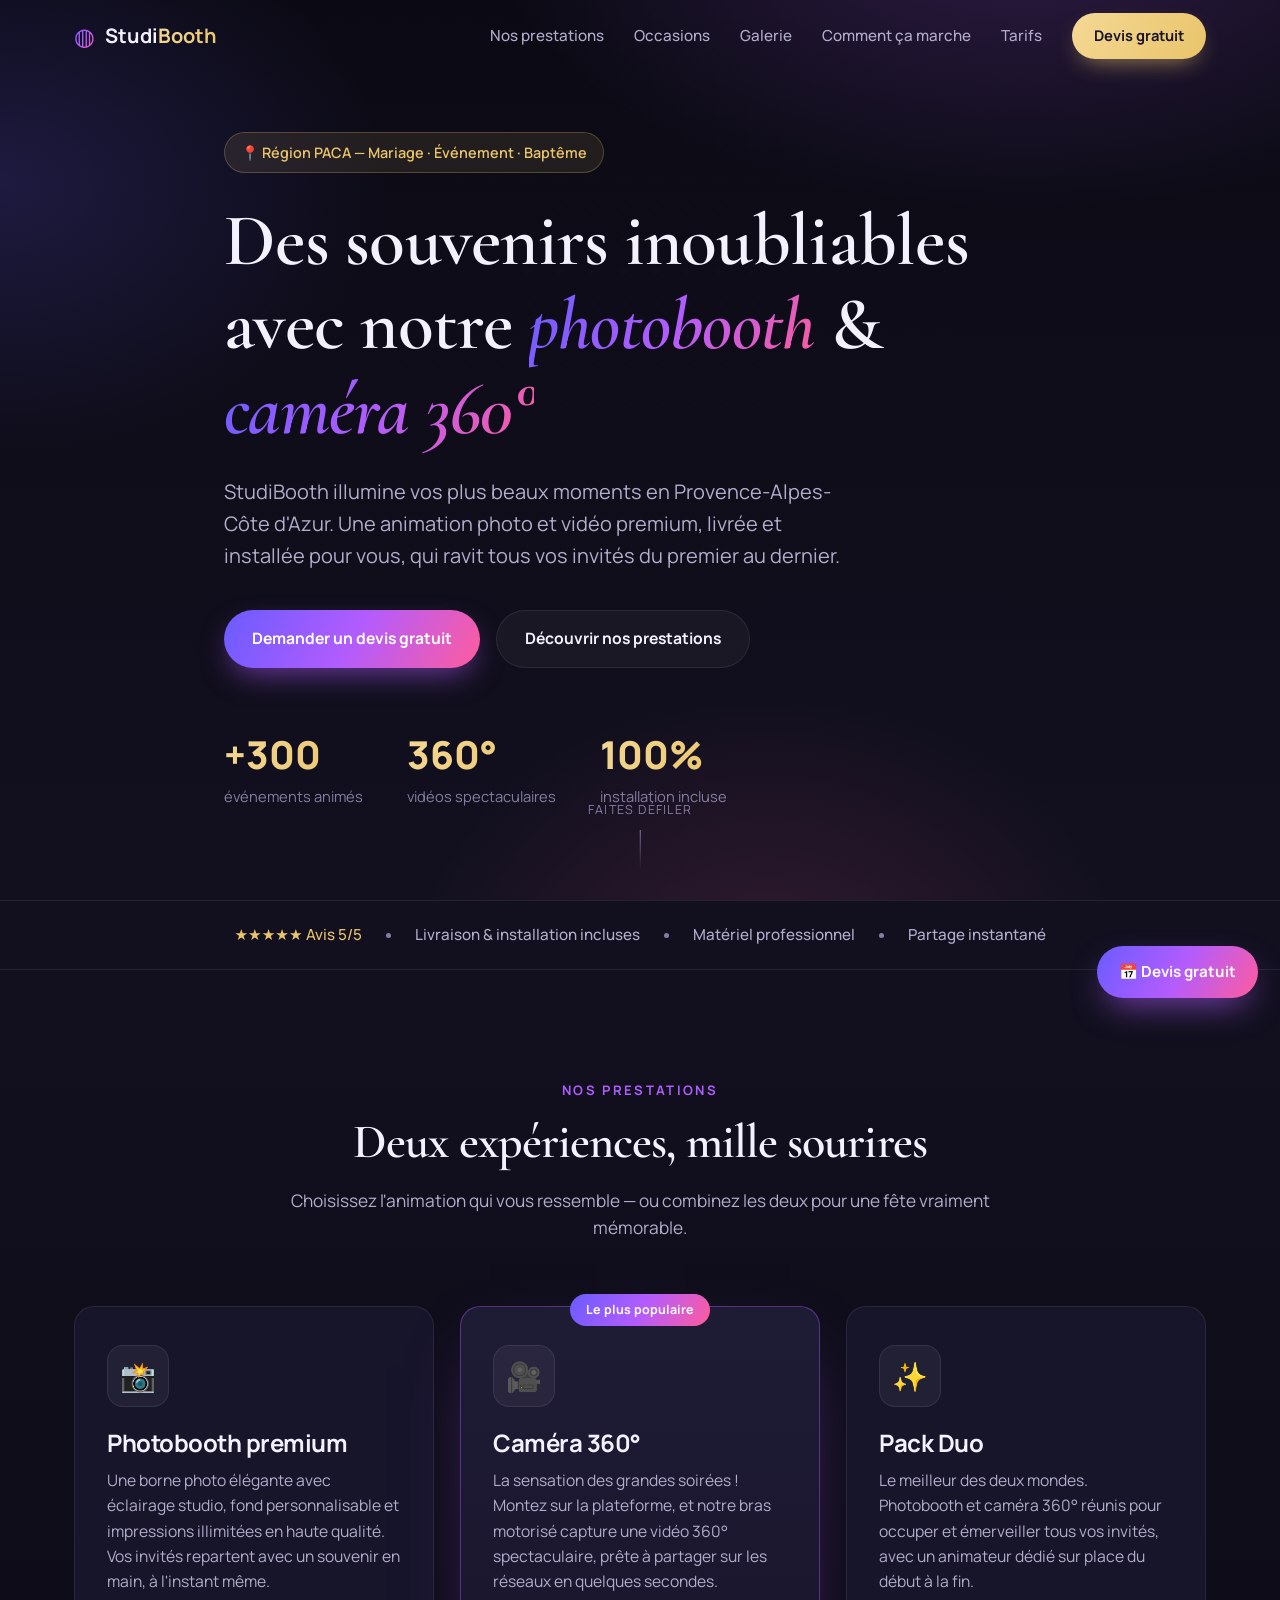
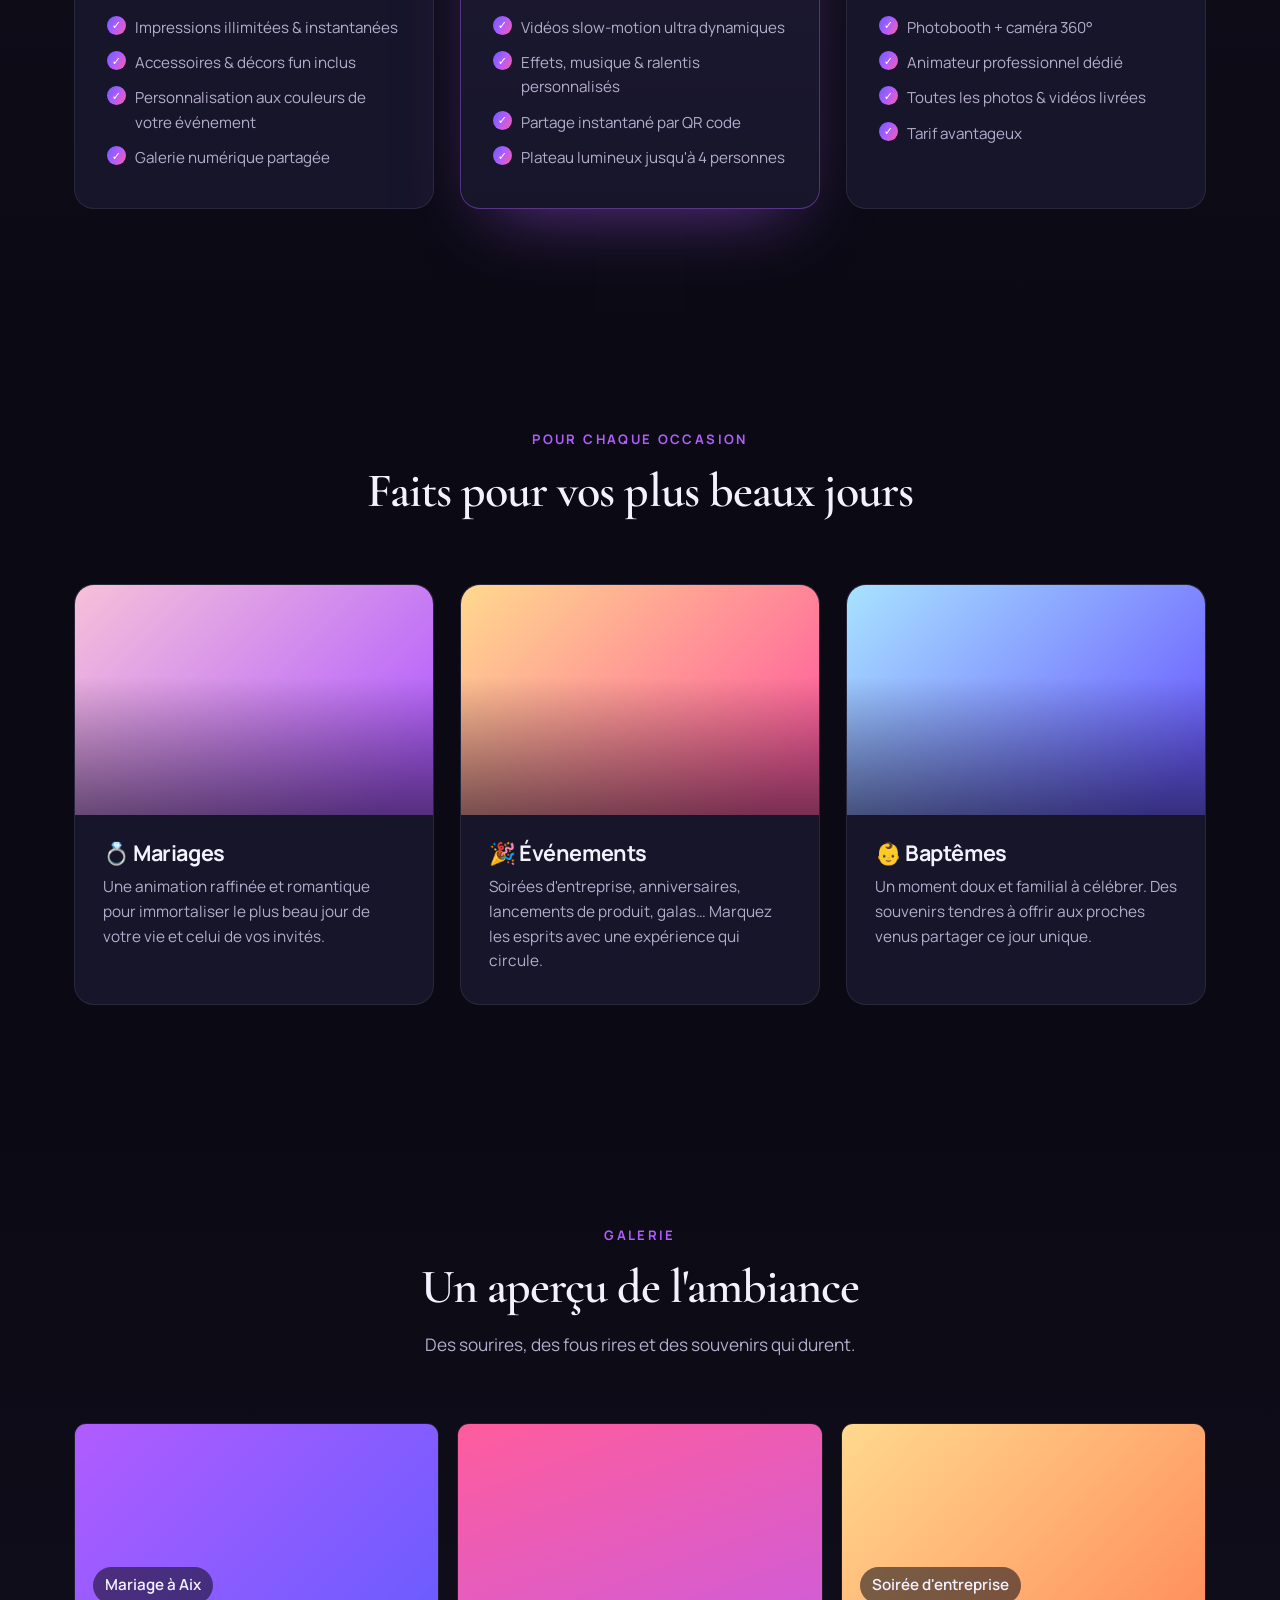
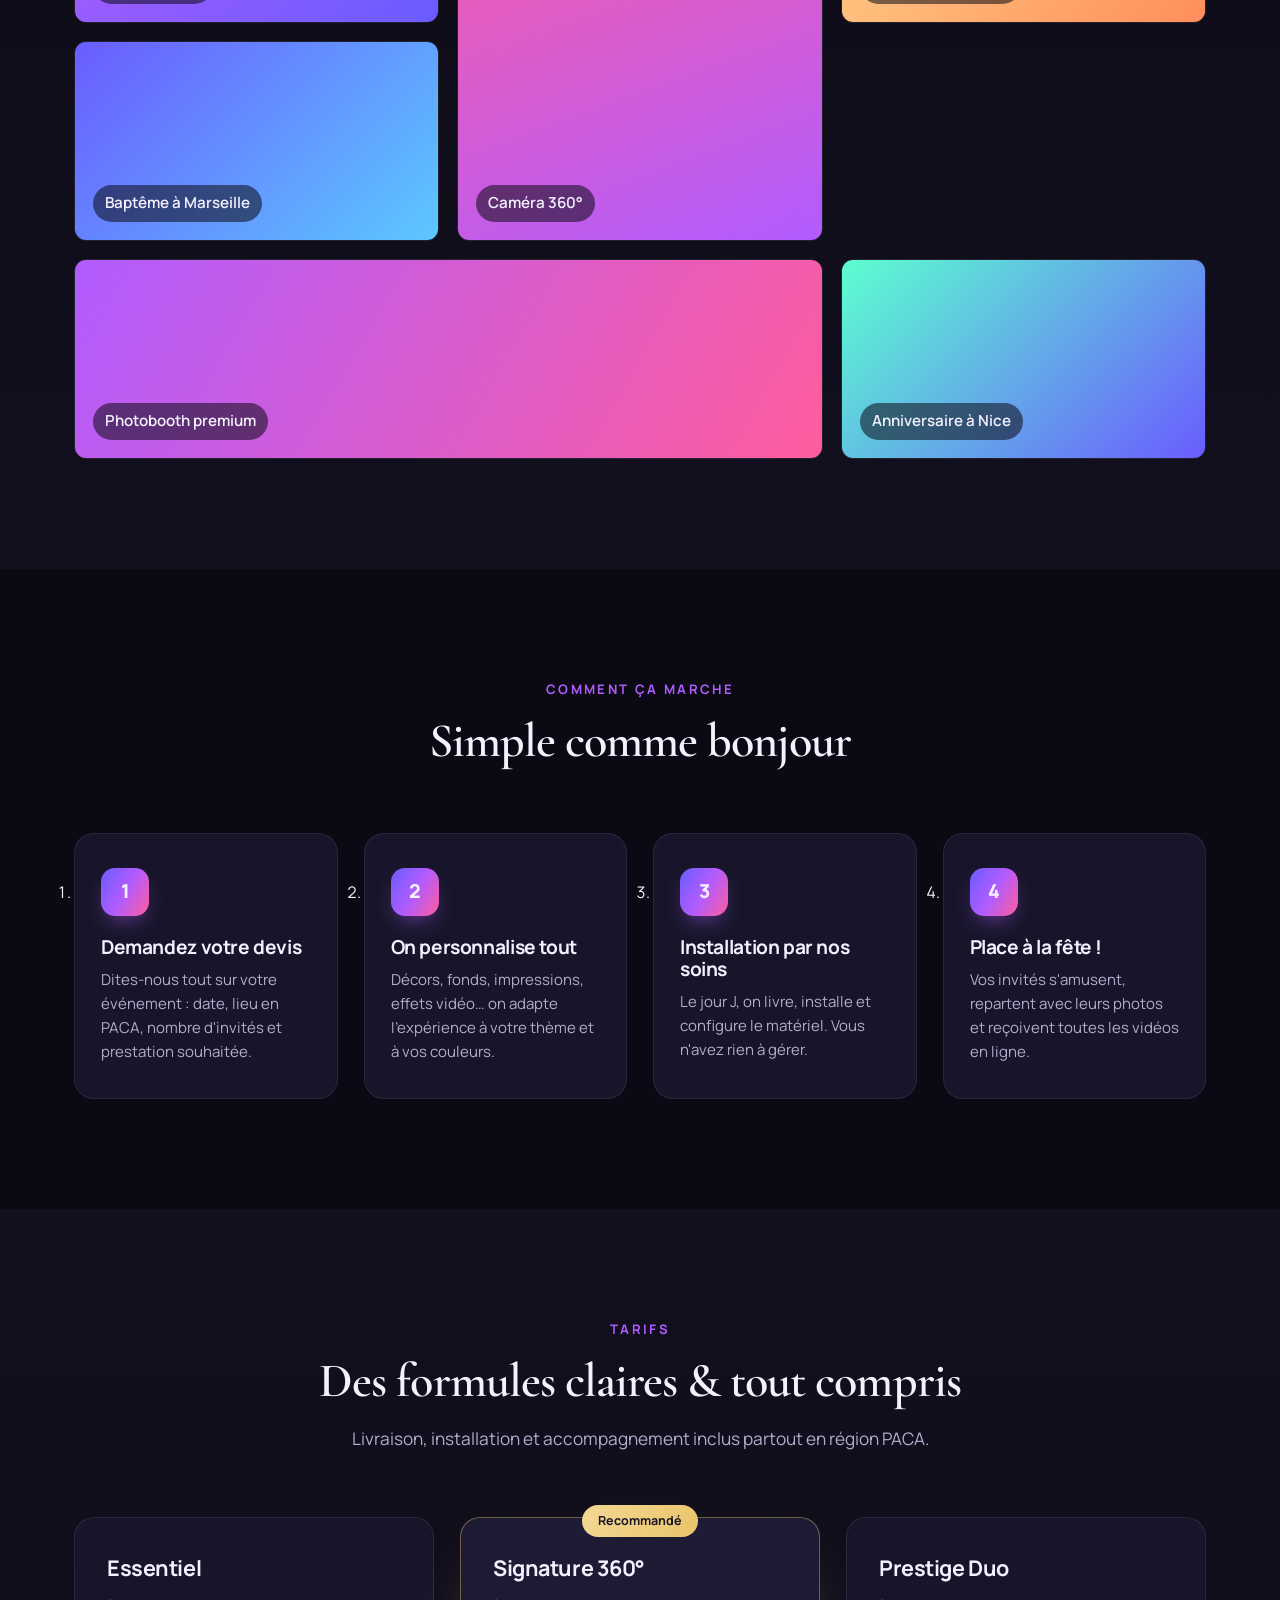
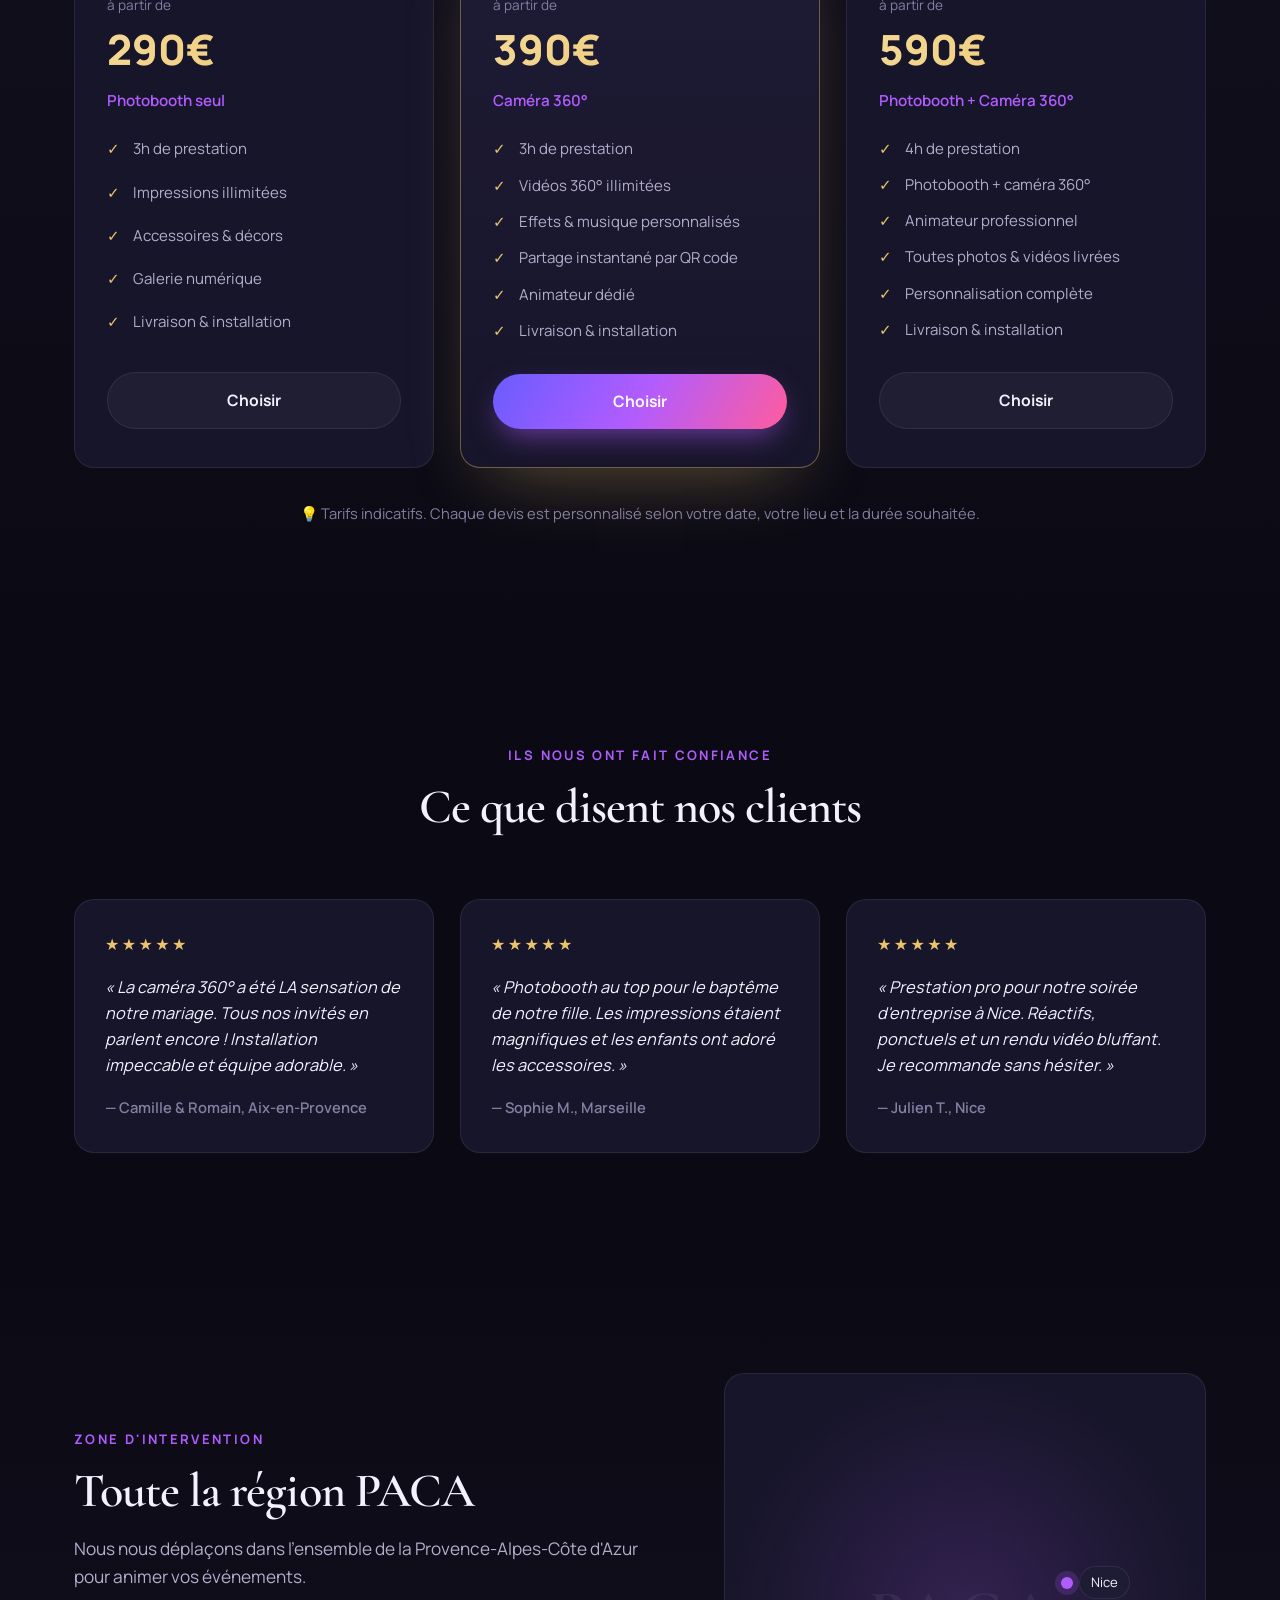
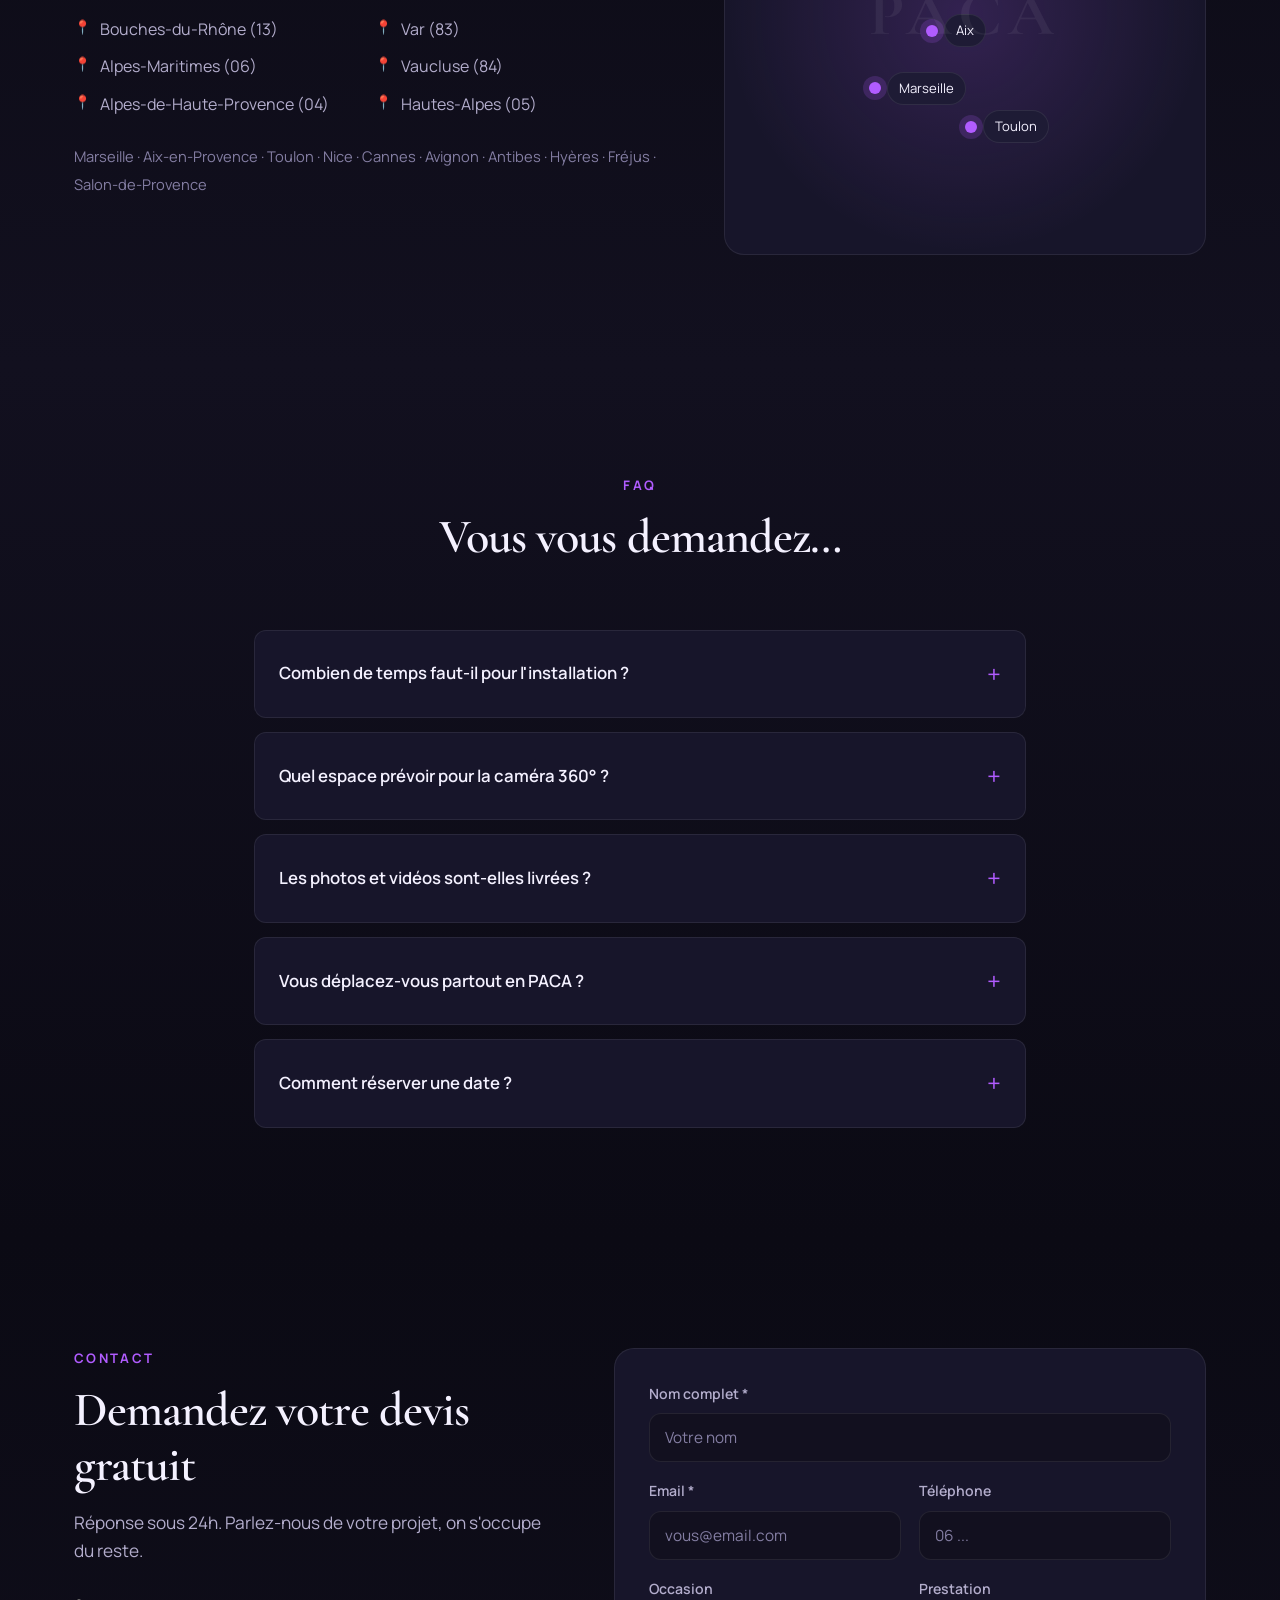
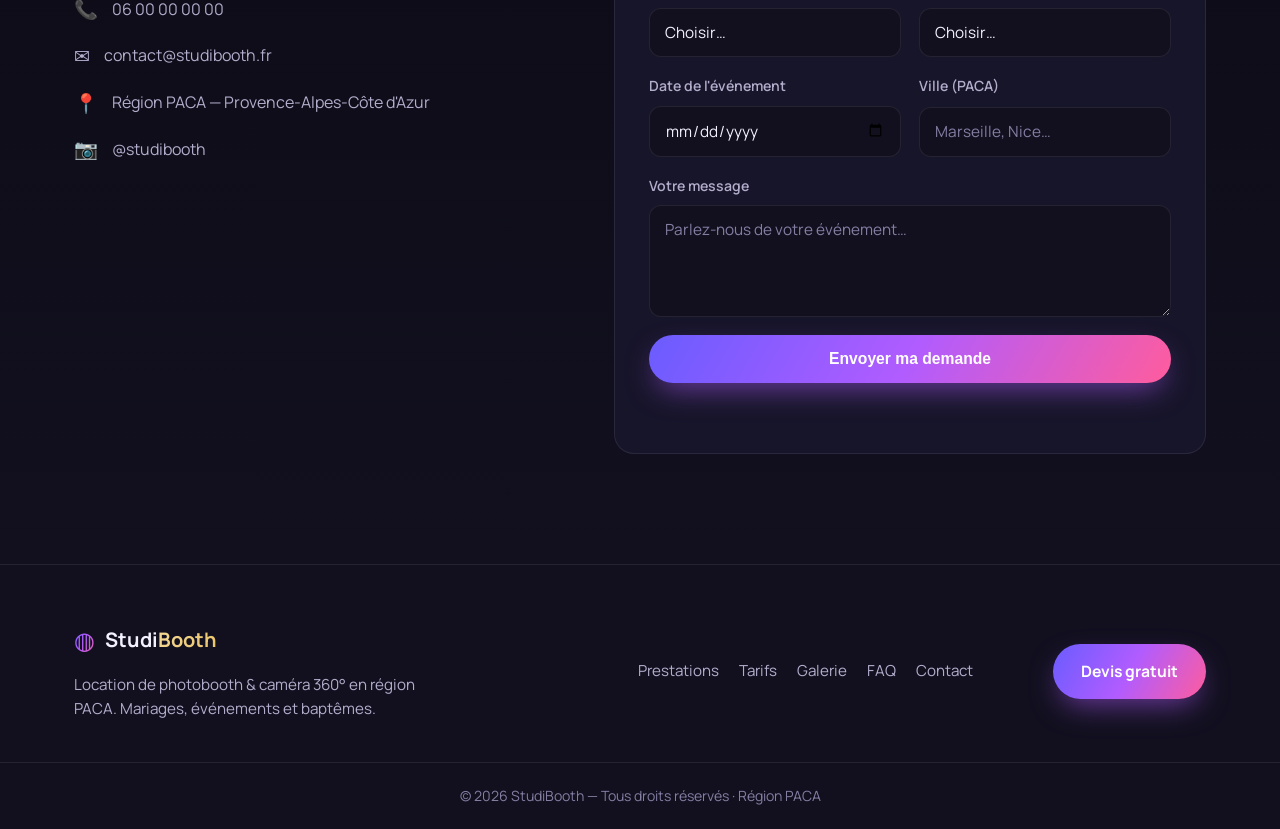
==== index.html @ 0fcff39b "Ajout de la landing page StudiBooth (photobooth & caméra 360° PACA)" ====
<!DOCTYPE html>
<html lang="fr">
<head>
  <meta charset="UTF-8" />
  <meta name="viewport" content="width=device-width, initial-scale=1.0" />
  <title>StudiBooth — Location Photobooth & Caméra 360° en PACA | Mariage, Événement, Baptême</title>
  <meta name="description" content="Location de photobooth et de caméra 360° dans la région PACA pour vos mariages, événements d'entreprise et baptêmes. Animation photo et vidéo premium, livraison et installation incluses. Devis gratuit." />
  <meta name="keywords" content="photobooth PACA, caméra 360, location photobooth mariage, borne photo, animation événement, baptême, Marseille, Aix-en-Provence, Nice, Toulon, Cannes" />
  <meta name="author" content="StudiBooth" />
  <meta name="theme-color" content="#0f0c29" />

  <!-- Open Graph -->
  <meta property="og:type" content="website" />
  <meta property="og:title" content="StudiBooth — Photobooth & Caméra 360° en PACA" />
  <meta property="og:description" content="Animez vos mariages, événements et baptêmes avec notre photobooth et notre caméra 360° premium. Région PACA." />
  <meta property="og:locale" content="fr_FR" />

  <link rel="preconnect" href="https://fonts.googleapis.com" />
  <link rel="preconnect" href="https://fonts.gstatic.com" crossorigin />
  <link href="https://fonts.googleapis.com/css2?family=Cormorant+Garamond:wght@500;600;700&family=Manrope:wght@300;400;500;600;700;800&display=swap" rel="stylesheet" />
  <link rel="stylesheet" href="styles.css" />
  <link rel="icon" href="data:image/svg+xml,<svg xmlns='http://www.w3.org/2000/svg' viewBox='0 0 100 100'><text y='.9em' font-size='90'>📸</text></svg>" />
</head>
<body>
  <!-- ===== Header / Nav ===== -->
  <header class="header" id="header">
    <div class="container header__inner">
      <a href="#accueil" class="brand" aria-label="StudiBooth accueil">
        <span class="brand__mark">◍</span>
        <span class="brand__name">Studi<strong>Booth</strong></span>
      </a>
      <nav class="nav" id="nav">
        <a href="#services" class="nav__link">Nos prestations</a>
        <a href="#occasions" class="nav__link">Occasions</a>
        <a href="#galerie" class="nav__link">Galerie</a>
        <a href="#etapes" class="nav__link">Comment ça marche</a>
        <a href="#tarifs" class="nav__link">Tarifs</a>
        <a href="#contact" class="nav__cta">Devis gratuit</a>
      </nav>
      <button class="nav__toggle" id="navToggle" aria-label="Ouvrir le menu" aria-expanded="false">
        <span></span><span></span><span></span>
      </button>
    </div>
  </header>

  <!-- ===== Hero ===== -->
  <section class="hero" id="accueil">
    <div class="hero__glow"></div>
    <div class="container hero__inner">
      <p class="hero__eyebrow">📍 Région PACA — Mariage · Événement · Baptême</p>
      <h1 class="hero__title">
        Des souvenirs inoubliables avec notre
        <span class="hero__highlight">photobooth</span> &amp;
        <span class="hero__highlight">caméra 360°</span>
      </h1>
      <p class="hero__subtitle">
        StudiBooth illumine vos plus beaux moments en Provence-Alpes-Côte d'Azur.
        Une animation photo et vidéo premium, livrée et installée pour vous, qui ravit
        tous vos invités du premier au dernier.
      </p>
      <div class="hero__actions">
        <a href="#contact" class="btn btn--primary">Demander un devis gratuit</a>
        <a href="#services" class="btn btn--ghost">Découvrir nos prestations</a>
      </div>
      <ul class="hero__stats">
        <li><strong>+300</strong><span>événements animés</span></li>
        <li><strong>360°</strong><span>vidéos spectaculaires</span></li>
        <li><strong>100%</strong><span>installation incluse</span></li>
      </ul>
    </div>
    <div class="hero__scroll" aria-hidden="true">
      <span>Faites défiler</span>
      <span class="hero__scroll-line"></span>
    </div>
  </section>

  <!-- ===== Logos / Confiance ===== -->
  <section class="trust">
    <div class="container trust__inner">
      <span class="trust__item">★★★★★ Avis 5/5</span>
      <span class="trust__sep"></span>
      <span class="trust__item">Livraison &amp; installation incluses</span>
      <span class="trust__sep"></span>
      <span class="trust__item">Matériel professionnel</span>
      <span class="trust__sep"></span>
      <span class="trust__item">Partage instantané</span>
    </div>
  </section>

  <!-- ===== Services ===== -->
  <section class="section services" id="services">
    <div class="container">
      <div class="section__head">
        <p class="section__eyebrow">Nos prestations</p>
        <h2 class="section__title">Deux expériences, mille sourires</h2>
        <p class="section__lead">
          Choisissez l'animation qui vous ressemble — ou combinez les deux pour
          une fête vraiment mémorable.
        </p>
      </div>

      <div class="cards">
        <article class="card">
          <div class="card__icon">📸</div>
          <h3 class="card__title">Photobooth premium</h3>
          <p class="card__text">
            Une borne photo élégante avec éclairage studio, fond personnalisable
            et impressions illimitées en haute qualité. Vos invités repartent avec
            un souvenir en main, à l'instant même.
          </p>
          <ul class="card__list">
            <li>Impressions illimitées &amp; instantanées</li>
            <li>Accessoires &amp; décors fun inclus</li>
            <li>Personnalisation aux couleurs de votre événement</li>
            <li>Galerie numérique partagée</li>
          </ul>
        </article>

        <article class="card card--featured">
          <span class="card__badge">Le plus populaire</span>
          <div class="card__icon">🎥</div>
          <h3 class="card__title">Caméra 360°</h3>
          <p class="card__text">
            La sensation des grandes soirées ! Montez sur la plateforme, et notre
            bras motorisé capture une vidéo 360° spectaculaire, prête à partager sur
            les réseaux en quelques secondes.
          </p>
          <ul class="card__list">
            <li>Vidéos slow-motion ultra dynamiques</li>
            <li>Effets, musique &amp; ralentis personnalisés</li>
            <li>Partage instantané par QR code</li>
            <li>Plateau lumineux jusqu'à 4 personnes</li>
          </ul>
        </article>

        <article class="card">
          <div class="card__icon">✨</div>
          <h3 class="card__title">Pack Duo</h3>
          <p class="card__text">
            Le meilleur des deux mondes. Photobooth et caméra 360° réunis pour
            occuper et émerveiller tous vos invités, avec un animateur dédié sur
            place du début à la fin.
          </p>
          <ul class="card__list">
            <li>Photobooth + caméra 360°</li>
            <li>Animateur professionnel dédié</li>
            <li>Toutes les photos &amp; vidéos livrées</li>
            <li>Tarif avantageux</li>
          </ul>
        </article>
      </div>
    </div>
  </section>

  <!-- ===== Occasions ===== -->
  <section class="section occasions" id="occasions">
    <div class="container">
      <div class="section__head">
        <p class="section__eyebrow">Pour chaque occasion</p>
        <h2 class="section__title">Faits pour vos plus beaux jours</h2>
      </div>
      <div class="occasions__grid">
        <article class="occasion">
          <div class="occasion__img occasion__img--wedding" role="img" aria-label="Mariage"></div>
          <div class="occasion__body">
            <h3>💍 Mariages</h3>
            <p>Une animation raffinée et romantique pour immortaliser le plus beau jour de votre vie et celui de vos invités.</p>
          </div>
        </article>
        <article class="occasion">
          <div class="occasion__img occasion__img--event" role="img" aria-label="Événement"></div>
          <div class="occasion__body">
            <h3>🎉 Événements</h3>
            <p>Soirées d'entreprise, anniversaires, lancements de produit, galas… Marquez les esprits avec une expérience qui circule.</p>
          </div>
        </article>
        <article class="occasion">
          <div class="occasion__img occasion__img--baptism" role="img" aria-label="Baptême"></div>
          <div class="occasion__body">
            <h3>👶 Baptêmes</h3>
            <p>Un moment doux et familial à célébrer. Des souvenirs tendres à offrir aux proches venus partager ce jour unique.</p>
          </div>
        </article>
      </div>
    </div>
  </section>

  <!-- ===== Galerie ===== -->
  <section class="section gallery" id="galerie">
    <div class="container">
      <div class="section__head">
        <p class="section__eyebrow">Galerie</p>
        <h2 class="section__title">Un aperçu de l'ambiance</h2>
        <p class="section__lead">Des sourires, des fous rires et des souvenirs qui durent.</p>
      </div>
      <div class="gallery__grid">
        <div class="gallery__item gallery__item--1"><span>Mariage à Aix</span></div>
        <div class="gallery__item gallery__item--2"><span>Caméra 360°</span></div>
        <div class="gallery__item gallery__item--3"><span>Soirée d'entreprise</span></div>
        <div class="gallery__item gallery__item--4"><span>Baptême à Marseille</span></div>
        <div class="gallery__item gallery__item--5"><span>Photobooth premium</span></div>
        <div class="gallery__item gallery__item--6"><span>Anniversaire à Nice</span></div>
      </div>
    </div>
  </section>

  <!-- ===== Étapes ===== -->
  <section class="section steps" id="etapes">
    <div class="container">
      <div class="section__head">
        <p class="section__eyebrow">Comment ça marche</p>
        <h2 class="section__title">Simple comme bonjour</h2>
      </div>
      <ol class="steps__list">
        <li class="step">
          <span class="step__num">1</span>
          <h3>Demandez votre devis</h3>
          <p>Dites-nous tout sur votre événement : date, lieu en PACA, nombre d'invités et prestation souhaitée.</p>
        </li>
        <li class="step">
          <span class="step__num">2</span>
          <h3>On personnalise tout</h3>
          <p>Décors, fonds, impressions, effets vidéo… on adapte l'expérience à votre thème et à vos couleurs.</p>
        </li>
        <li class="step">
          <span class="step__num">3</span>
          <h3>Installation par nos soins</h3>
          <p>Le jour J, on livre, installe et configure le matériel. Vous n'avez rien à gérer.</p>
        </li>
        <li class="step">
          <span class="step__num">4</span>
          <h3>Place à la fête !</h3>
          <p>Vos invités s'amusent, repartent avec leurs photos et reçoivent toutes les vidéos en ligne.</p>
        </li>
      </ol>
    </div>
  </section>

  <!-- ===== Tarifs ===== -->
  <section class="section pricing" id="tarifs">
    <div class="container">
      <div class="section__head">
        <p class="section__eyebrow">Tarifs</p>
        <h2 class="section__title">Des formules claires &amp; tout compris</h2>
        <p class="section__lead">Livraison, installation et accompagnement inclus partout en région PACA.</p>
      </div>
      <div class="pricing__grid">
        <article class="plan">
          <h3 class="plan__name">Essentiel</h3>
          <p class="plan__price"><span>à partir de</span><strong>290€</strong></p>
          <p class="plan__desc">Photobooth seul</p>
          <ul class="plan__features">
            <li>3h de prestation</li>
            <li>Impressions illimitées</li>
            <li>Accessoires &amp; décors</li>
            <li>Galerie numérique</li>
            <li>Livraison &amp; installation</li>
          </ul>
          <a href="#contact" class="btn btn--ghost btn--block">Choisir</a>
        </article>

        <article class="plan plan--featured">
          <span class="plan__badge">Recommandé</span>
          <h3 class="plan__name">Signature 360°</h3>
          <p class="plan__price"><span>à partir de</span><strong>390€</strong></p>
          <p class="plan__desc">Caméra 360°</p>
          <ul class="plan__features">
            <li>3h de prestation</li>
            <li>Vidéos 360° illimitées</li>
            <li>Effets &amp; musique personnalisés</li>
            <li>Partage instantané par QR code</li>
            <li>Animateur dédié</li>
            <li>Livraison &amp; installation</li>
          </ul>
          <a href="#contact" class="btn btn--primary btn--block">Choisir</a>
        </article>

        <article class="plan">
          <h3 class="plan__name">Prestige Duo</h3>
          <p class="plan__price"><span>à partir de</span><strong>590€</strong></p>
          <p class="plan__desc">Photobooth + Caméra 360°</p>
          <ul class="plan__features">
            <li>4h de prestation</li>
            <li>Photobooth + caméra 360°</li>
            <li>Animateur professionnel</li>
            <li>Toutes photos &amp; vidéos livrées</li>
            <li>Personnalisation complète</li>
            <li>Livraison &amp; installation</li>
          </ul>
          <a href="#contact" class="btn btn--ghost btn--block">Choisir</a>
        </article>
      </div>
      <p class="pricing__note">💡 Tarifs indicatifs. Chaque devis est personnalisé selon votre date, votre lieu et la durée souhaitée.</p>
    </div>
  </section>

  <!-- ===== Témoignages ===== -->
  <section class="section testimonials">
    <div class="container">
      <div class="section__head">
        <p class="section__eyebrow">Ils nous ont fait confiance</p>
        <h2 class="section__title">Ce que disent nos clients</h2>
      </div>
      <div class="testimonials__grid">
        <figure class="testimonial">
          <div class="testimonial__stars">★★★★★</div>
          <blockquote>« La caméra 360° a été LA sensation de notre mariage. Tous nos invités en parlent encore ! Installation impeccable et équipe adorable. »</blockquote>
          <figcaption>— Camille &amp; Romain, Aix-en-Provence</figcaption>
        </figure>
        <figure class="testimonial">
          <div class="testimonial__stars">★★★★★</div>
          <blockquote>« Photobooth au top pour le baptême de notre fille. Les impressions étaient magnifiques et les enfants ont adoré les accessoires. »</blockquote>
          <figcaption>— Sophie M., Marseille</figcaption>
        </figure>
        <figure class="testimonial">
          <div class="testimonial__stars">★★★★★</div>
          <blockquote>« Prestation pro pour notre soirée d'entreprise à Nice. Réactifs, ponctuels et un rendu vidéo bluffant. Je recommande sans hésiter. »</blockquote>
          <figcaption>— Julien T., Nice</figcaption>
        </figure>
      </div>
    </div>
  </section>

  <!-- ===== Zone d'intervention ===== -->
  <section class="section zone">
    <div class="container zone__inner">
      <div class="zone__text">
        <p class="section__eyebrow">Zone d'intervention</p>
        <h2 class="section__title">Toute la région PACA</h2>
        <p class="section__lead">Nous nous déplaçons dans l'ensemble de la Provence-Alpes-Côte d'Azur pour animer vos événements.</p>
        <ul class="zone__list">
          <li>Bouches-du-Rhône (13)</li>
          <li>Var (83)</li>
          <li>Alpes-Maritimes (06)</li>
          <li>Vaucluse (84)</li>
          <li>Alpes-de-Haute-Provence (04)</li>
          <li>Hautes-Alpes (05)</li>
        </ul>
        <p class="zone__cities">Marseille · Aix-en-Provence · Toulon · Nice · Cannes · Avignon · Antibes · Hyères · Fréjus · Salon-de-Provence</p>
      </div>
      <div class="zone__map" aria-hidden="true">
        <div class="zone__pin zone__pin--1"><span>Marseille</span></div>
        <div class="zone__pin zone__pin--2"><span>Nice</span></div>
        <div class="zone__pin zone__pin--3"><span>Aix</span></div>
        <div class="zone__pin zone__pin--4"><span>Toulon</span></div>
        <div class="zone__map-label">PACA</div>
      </div>
    </div>
  </section>

  <!-- ===== FAQ ===== -->
  <section class="section faq" id="faq">
    <div class="container container--narrow">
      <div class="section__head">
        <p class="section__eyebrow">FAQ</p>
        <h2 class="section__title">Vous vous demandez…</h2>
      </div>
      <div class="faq__list">
        <details class="faq__item">
          <summary>Combien de temps faut-il pour l'installation ?</summary>
          <p>Nous arrivons en général 1h avant le début de votre événement pour tout installer et tester. Le démontage se fait à la fin, en toute discrétion.</p>
        </details>
        <details class="faq__item">
          <summary>Quel espace prévoir pour la caméra 360° ?</summary>
          <p>Comptez environ 2 à 3 m² pour installer la plateforme et permettre au bras motorisé de tourner librement. Un point électrique à proximité suffit.</p>
        </details>
        <details class="faq__item">
          <summary>Les photos et vidéos sont-elles livrées ?</summary>
          <p>Oui ! Vous recevez l'intégralité des photos et vidéos via une galerie en ligne privée, et vos invités peuvent les récupérer instantanément par QR code le jour J.</p>
        </details>
        <details class="faq__item">
          <summary>Vous déplacez-vous partout en PACA ?</summary>
          <p>Absolument. Nous couvrons tous les départements de la région. Les frais de déplacement sont calculés selon la distance et précisés dans votre devis.</p>
        </details>
        <details class="faq__item">
          <summary>Comment réserver une date ?</summary>
          <p>Remplissez le formulaire de contact ci-dessous ou appelez-nous. Nous confirmons la disponibilité, puis un acompte permet de bloquer définitivement votre date.</p>
        </details>
      </div>
    </div>
  </section>

  <!-- ===== Contact / Devis ===== -->
  <section class="section contact" id="contact">
    <div class="container contact__inner">
      <div class="contact__intro">
        <p class="section__eyebrow">Contact</p>
        <h2 class="section__title">Demandez votre devis gratuit</h2>
        <p class="section__lead">Réponse sous 24h. Parlez-nous de votre projet, on s'occupe du reste.</p>
        <ul class="contact__details">
          <li><span>📞</span> <a href="tel:+33600000000">06 00 00 00 00</a></li>
          <li><span>✉️</span> <a href="mailto:contact@studibooth.fr">contact@studibooth.fr</a></li>
          <li><span>📍</span> Région PACA — Provence-Alpes-Côte d'Azur</li>
          <li><span>📷</span> <a href="#" aria-label="Instagram">@studibooth</a></li>
        </ul>
      </div>

      <form class="contact__form" id="contactForm" novalidate>
        <div class="field">
          <label for="name">Nom complet *</label>
          <input type="text" id="name" name="name" required placeholder="Votre nom" />
        </div>
        <div class="field-row">
          <div class="field">
            <label for="email">Email *</label>
            <input type="email" id="email" name="email" required placeholder="vous@email.com" />
          </div>
          <div class="field">
            <label for="phone">Téléphone</label>
            <input type="tel" id="phone" name="phone" placeholder="06 ..." />
          </div>
        </div>
        <div class="field-row">
          <div class="field">
            <label for="occasion">Occasion</label>
            <select id="occasion" name="occasion">
              <option value="">Choisir…</option>
              <option>Mariage</option>
              <option>Événement / Entreprise</option>
              <option>Baptême</option>
              <option>Anniversaire</option>
              <option>Autre</option>
            </select>
          </div>
          <div class="field">
            <label for="prestation">Prestation</label>
            <select id="prestation" name="prestation">
              <option value="">Choisir…</option>
              <option>Photobooth</option>
              <option>Caméra 360°</option>
              <option>Pack Duo</option>
              <option>Je ne sais pas encore</option>
            </select>
          </div>
        </div>
        <div class="field-row">
          <div class="field">
            <label for="date">Date de l'événement</label>
            <input type="date" id="date" name="date" />
          </div>
          <div class="field">
            <label for="city">Ville (PACA)</label>
            <input type="text" id="city" name="city" placeholder="Marseille, Nice…" />
          </div>
        </div>
        <div class="field">
          <label for="message">Votre message</label>
          <textarea id="message" name="message" rows="4" placeholder="Parlez-nous de votre événement…"></textarea>
        </div>
        <button type="submit" class="btn btn--primary btn--block">Envoyer ma demande</button>
        <p class="form__status" id="formStatus" role="status" aria-live="polite"></p>
      </form>
    </div>
  </section>

  <!-- ===== Footer ===== -->
  <footer class="footer">
    <div class="container footer__inner">
      <div class="footer__brand">
        <a href="#accueil" class="brand">
          <span class="brand__mark">◍</span>
          <span class="brand__name">Studi<strong>Booth</strong></span>
        </a>
        <p>Location de photobooth &amp; caméra 360° en région PACA. Mariages, événements et baptêmes.</p>
      </div>
      <nav class="footer__nav" aria-label="Pied de page">
        <a href="#services">Prestations</a>
        <a href="#tarifs">Tarifs</a>
        <a href="#galerie">Galerie</a>
        <a href="#faq">FAQ</a>
        <a href="#contact">Contact</a>
      </nav>
      <div class="footer__cta">
        <a href="#contact" class="btn btn--primary">Devis gratuit</a>
      </div>
    </div>
    <div class="footer__bottom">
      <div class="container">
        <p>© <span id="year"></span> StudiBooth — Tous droits réservés · Région PACA</p>
      </div>
    </div>
  </footer>

  <!-- Bouton flottant -->
  <a href="#contact" class="floating-cta" aria-label="Demander un devis">📅 Devis gratuit</a>

  <script src="script.js"></script>
</body>
</html>
---- styles.css ----
/* ============================================
   StudiBooth — Landing Page
   Location Photobooth & Caméra 360° en PACA
   ============================================ */

:root {
  --bg: #0b0a14;
  --bg-2: #12101f;
  --surface: #17152a;
  --surface-2: #1e1b35;
  --text: #f4f1ff;
  --muted: #b3adcc;
  --muted-2: #847ea3;
  --gold: #e9c46a;
  --gold-soft: #f4d894;
  --accent: #b15cff;
  --accent-2: #6a5cff;
  --accent-3: #ff5c9d;
  --line: rgba(255, 255, 255, 0.08);
  --radius: 20px;
  --radius-sm: 12px;
  --shadow: 0 30px 60px -25px rgba(0, 0, 0, 0.7);
  --grad: linear-gradient(120deg, var(--accent-2), var(--accent), var(--accent-3));
  --grad-gold: linear-gradient(120deg, var(--gold-soft), var(--gold));
  --container: 1180px;
  --ease: cubic-bezier(0.2, 0.7, 0.2, 1);
}

* { margin: 0; padding: 0; box-sizing: border-box; }

html { scroll-behavior: smooth; scroll-padding-top: 80px; }

body {
  font-family: "Manrope", system-ui, -apple-system, sans-serif;
  background: var(--bg);
  color: var(--text);
  line-height: 1.6;
  -webkit-font-smoothing: antialiased;
  overflow-x: hidden;
}

img { max-width: 100%; display: block; }
a { color: inherit; text-decoration: none; }
ul { list-style: none; }

h1, h2, h3 { line-height: 1.15; font-weight: 700; letter-spacing: -0.02em; }

.container {
  width: 100%;
  max-width: var(--container);
  margin: 0 auto;
  padding: 0 24px;
}
.container--narrow { max-width: 820px; }

/* ===== Buttons ===== */
.btn {
  display: inline-flex;
  align-items: center;
  justify-content: center;
  gap: 8px;
  padding: 15px 28px;
  border-radius: 999px;
  font-weight: 700;
  font-size: 0.98rem;
  cursor: pointer;
  border: none;
  transition: transform 0.25s var(--ease), box-shadow 0.25s var(--ease), background 0.25s;
  white-space: nowrap;
}
.btn--primary {
  background: var(--grad);
  color: #fff;
  box-shadow: 0 12px 30px -8px rgba(177, 92, 255, 0.6);
}
.btn--primary:hover { transform: translateY(-3px); box-shadow: 0 18px 40px -8px rgba(177, 92, 255, 0.75); }
.btn--ghost {
  background: rgba(255, 255, 255, 0.04);
  color: var(--text);
  border: 1px solid var(--line);
}
.btn--ghost:hover { transform: translateY(-3px); border-color: rgba(255, 255, 255, 0.25); background: rgba(255, 255, 255, 0.07); }
.btn--block { width: 100%; }

/* ===== Header ===== */
.header {
  position: fixed;
  top: 0; left: 0; right: 0;
  z-index: 100;
  transition: background 0.3s, border-color 0.3s, backdrop-filter 0.3s;
  border-bottom: 1px solid transparent;
}
.header.is-scrolled {
  background: rgba(11, 10, 20, 0.82);
  backdrop-filter: blur(14px);
  border-bottom-color: var(--line);
}
.header__inner {
  display: flex;
  align-items: center;
  justify-content: space-between;
  height: 72px;
}
.brand { display: inline-flex; align-items: center; gap: 10px; font-size: 1.25rem; font-weight: 700; }
.brand__mark {
  font-size: 1.5rem;
  background: var(--grad);
  -webkit-background-clip: text;
  background-clip: text;
  color: transparent;
  animation: spin 14s linear infinite;
}
@keyframes spin { to { transform: rotate(360deg); } }
.brand__name strong { background: var(--grad-gold); -webkit-background-clip: text; background-clip: text; color: transparent; }

.nav { display: flex; align-items: center; gap: 30px; }
.nav__link { color: var(--muted); font-weight: 500; font-size: 0.95rem; transition: color 0.2s; }
.nav__link:hover { color: var(--text); }
.nav__cta {
  background: var(--grad-gold);
  color: #1a1428;
  padding: 11px 22px;
  border-radius: 999px;
  font-weight: 700;
  font-size: 0.92rem;
  transition: transform 0.2s var(--ease), box-shadow 0.2s;
  box-shadow: 0 10px 24px -10px rgba(233, 196, 106, 0.7);
}
.nav__cta:hover { transform: translateY(-2px); }

.nav__toggle {
  display: none;
  flex-direction: column;
  gap: 5px;
  background: none;
  border: none;
  cursor: pointer;
  padding: 8px;
}
.nav__toggle span { width: 26px; height: 2px; background: var(--text); border-radius: 2px; transition: 0.3s; }
.nav__toggle.is-open span:nth-child(1) { transform: translateY(7px) rotate(45deg); }
.nav__toggle.is-open span:nth-child(2) { opacity: 0; }
.nav__toggle.is-open span:nth-child(3) { transform: translateY(-7px) rotate(-45deg); }

/* ===== Hero ===== */
.hero {
  position: relative;
  min-height: 100vh;
  display: flex;
  flex-direction: column;
  justify-content: center;
  padding: 120px 0 80px;
  background:
    radial-gradient(900px 500px at 80% -10%, rgba(177, 92, 255, 0.22), transparent 60%),
    radial-gradient(700px 500px at 0% 20%, rgba(106, 92, 255, 0.18), transparent 55%),
    radial-gradient(600px 500px at 60% 110%, rgba(255, 92, 157, 0.14), transparent 60%),
    linear-gradient(180deg, var(--bg), var(--bg-2));
  overflow: hidden;
}
.hero__glow {
  position: absolute;
  inset: 0;
  background-image: radial-gradient(rgba(255, 255, 255, 0.05) 1px, transparent 1px);
  background-size: 32px 32px;
  mask-image: radial-gradient(900px 600px at 50% 30%, #000, transparent 75%);
  opacity: 0.6;
}
.hero__inner { position: relative; z-index: 2; max-width: 880px; }
.hero__eyebrow {
  display: inline-block;
  font-weight: 600;
  color: var(--gold);
  background: rgba(233, 196, 106, 0.1);
  border: 1px solid rgba(233, 196, 106, 0.25);
  padding: 8px 16px;
  border-radius: 999px;
  font-size: 0.9rem;
  margin-bottom: 26px;
}
.hero__title {
  font-family: "Cormorant Garamond", serif;
  font-size: clamp(2.6rem, 6vw, 4.6rem);
  font-weight: 600;
  letter-spacing: -0.01em;
  margin-bottom: 24px;
}
.hero__highlight {
  background: var(--grad);
  -webkit-background-clip: text;
  background-clip: text;
  color: transparent;
  font-style: italic;
}
.hero__subtitle {
  font-size: clamp(1.05rem, 1.6vw, 1.25rem);
  color: var(--muted);
  max-width: 640px;
  margin-bottom: 38px;
}
.hero__actions { display: flex; flex-wrap: wrap; gap: 16px; margin-bottom: 56px; }
.hero__stats {
  display: flex;
  flex-wrap: wrap;
  gap: 44px;
}
.hero__stats li { display: flex; flex-direction: column; }
.hero__stats strong {
  font-size: clamp(1.8rem, 3vw, 2.5rem);
  font-weight: 800;
  background: var(--grad-gold);
  -webkit-background-clip: text;
  background-clip: text;
  color: transparent;
}
.hero__stats span { color: var(--muted-2); font-size: 0.92rem; }

.hero__scroll {
  position: absolute;
  bottom: 30px; left: 50%;
  transform: translateX(-50%);
  display: flex;
  flex-direction: column;
  align-items: center;
  gap: 10px;
  color: var(--muted-2);
  font-size: 0.78rem;
  letter-spacing: 0.1em;
  text-transform: uppercase;
  z-index: 2;
}
.hero__scroll-line { width: 1px; height: 40px; background: linear-gradient(var(--muted-2), transparent); animation: scrollPulse 2s ease-in-out infinite; }
@keyframes scrollPulse { 0%, 100% { opacity: 0.3; transform: scaleY(0.6); } 50% { opacity: 1; transform: scaleY(1); } }

/* ===== Trust bar ===== */
.trust {
  background: var(--bg-2);
  border-top: 1px solid var(--line);
  border-bottom: 1px solid var(--line);
  padding: 22px 0;
}
.trust__inner {
  display: flex;
  flex-wrap: wrap;
  align-items: center;
  justify-content: center;
  gap: 24px;
  color: var(--muted);
  font-weight: 500;
  font-size: 0.95rem;
}
.trust__item { white-space: nowrap; }
.trust__item:first-child { color: var(--gold); }
.trust__sep { width: 5px; height: 5px; border-radius: 50%; background: var(--muted-2); }

/* ===== Sections ===== */
.section { padding: 110px 0; }
.section__head { text-align: center; max-width: 720px; margin: 0 auto 64px; }
.section__eyebrow {
  text-transform: uppercase;
  letter-spacing: 0.18em;
  font-size: 0.82rem;
  font-weight: 700;
  color: var(--accent);
  margin-bottom: 14px;
}
.section__title {
  font-family: "Cormorant Garamond", serif;
  font-weight: 600;
  font-size: clamp(2rem, 4vw, 3rem);
  margin-bottom: 16px;
}
.section__lead { color: var(--muted); font-size: 1.08rem; }

/* ===== Services / Cards ===== */
.services { background: linear-gradient(180deg, var(--bg-2), var(--bg)); }
.cards { display: grid; grid-template-columns: repeat(3, 1fr); gap: 26px; }
.card {
  position: relative;
  background: var(--surface);
  border: 1px solid var(--line);
  border-radius: var(--radius);
  padding: 38px 32px;
  transition: transform 0.35s var(--ease), border-color 0.35s, box-shadow 0.35s;
}
.card:hover { transform: translateY(-8px); border-color: rgba(177, 92, 255, 0.35); box-shadow: var(--shadow); }
.card--featured {
  background: linear-gradient(180deg, var(--surface-2), var(--surface));
  border-color: rgba(177, 92, 255, 0.4);
  box-shadow: 0 30px 70px -30px rgba(177, 92, 255, 0.5);
}
.card__badge {
  position: absolute;
  top: -13px; left: 50%;
  transform: translateX(-50%);
  background: var(--grad);
  color: #fff;
  font-size: 0.78rem;
  font-weight: 700;
  padding: 6px 16px;
  border-radius: 999px;
  white-space: nowrap;
}
.card__icon {
  width: 62px; height: 62px;
  display: grid; place-items: center;
  font-size: 1.8rem;
  background: rgba(255, 255, 255, 0.05);
  border: 1px solid var(--line);
  border-radius: 16px;
  margin-bottom: 22px;
}
.card__title { font-size: 1.5rem; margin-bottom: 12px; }
.card__text { color: var(--muted); margin-bottom: 22px; font-size: 0.98rem; }
.card__list { display: grid; gap: 11px; }
.card__list li { position: relative; padding-left: 28px; color: var(--muted); font-size: 0.95rem; }
.card__list li::before {
  content: "✓";
  position: absolute; left: 0; top: 0;
  width: 19px; height: 19px;
  display: grid; place-items: center;
  background: var(--grad);
  color: #fff;
  border-radius: 50%;
  font-size: 0.7rem;
  font-weight: 700;
}

/* ===== Occasions ===== */
.occasions__grid { display: grid; grid-template-columns: repeat(3, 1fr); gap: 26px; }
.occasion {
  border-radius: var(--radius);
  overflow: hidden;
  background: var(--surface);
  border: 1px solid var(--line);
  transition: transform 0.35s var(--ease), box-shadow 0.35s;
}
.occasion:hover { transform: translateY(-8px); box-shadow: var(--shadow); }
.occasion__img { height: 230px; position: relative; }
.occasion__img::after {
  content: "";
  position: absolute; inset: 0;
  background: linear-gradient(180deg, transparent 40%, rgba(11, 10, 20, 0.55));
}
.occasion__img--wedding { background: linear-gradient(135deg, #f7c1d9, #b15cff 90%); }
.occasion__img--event { background: linear-gradient(135deg, #ffd98e, #ff5c9d 90%); }
.occasion__img--baptism { background: linear-gradient(135deg, #a8e3ff, #6a5cff 90%); }
.occasion__body { padding: 26px 28px 30px; }
.occasion__body h3 { font-size: 1.35rem; margin-bottom: 10px; }
.occasion__body p { color: var(--muted); font-size: 0.96rem; }

/* ===== Galerie ===== */
.gallery { background: linear-gradient(180deg, var(--bg), var(--bg-2)); }
.gallery__grid {
  display: grid;
  grid-template-columns: repeat(3, 1fr);
  grid-auto-rows: 200px;
  gap: 18px;
}
.gallery__item {
  border-radius: var(--radius-sm);
  position: relative;
  overflow: hidden;
  border: 1px solid var(--line);
  display: flex;
  align-items: flex-end;
  padding: 18px;
  transition: transform 0.4s var(--ease);
}
.gallery__item span {
  position: relative; z-index: 2;
  font-weight: 600;
  font-size: 0.95rem;
  background: rgba(11, 10, 20, 0.55);
  padding: 6px 12px;
  border-radius: 999px;
  backdrop-filter: blur(4px);
}
.gallery__item::before { content: ""; position: absolute; inset: 0; transition: transform 0.6s var(--ease); }
.gallery__item:hover::before { transform: scale(1.08); }
.gallery__item:hover { transform: translateY(-4px); }
.gallery__item--1::before { background: linear-gradient(135deg, #b15cff, #6a5cff); }
.gallery__item--2 { grid-row: span 2; }
.gallery__item--2::before { background: linear-gradient(160deg, #ff5c9d, #b15cff); }
.gallery__item--3::before { background: linear-gradient(135deg, #ffd98e, #ff8e5c); }
.gallery__item--4::before { background: linear-gradient(135deg, #6a5cff, #5cc8ff); }
.gallery__item--5 { grid-column: span 2; }
.gallery__item--5::before { background: linear-gradient(120deg, #b15cff, #ff5c9d); }
.gallery__item--6::before { background: linear-gradient(135deg, #5cffd0, #6a5cff); }

/* ===== Étapes ===== */
.steps__list {
  display: grid;
  grid-template-columns: repeat(4, 1fr);
  gap: 26px;
  counter-reset: step;
}
.step {
  background: var(--surface);
  border: 1px solid var(--line);
  border-radius: var(--radius);
  padding: 34px 26px;
  position: relative;
  transition: transform 0.3s var(--ease), border-color 0.3s;
}
.step:hover { transform: translateY(-6px); border-color: rgba(177, 92, 255, 0.3); }
.step__num {
  display: grid; place-items: center;
  width: 48px; height: 48px;
  border-radius: 14px;
  background: var(--grad);
  font-weight: 800;
  font-size: 1.2rem;
  margin-bottom: 20px;
  box-shadow: 0 10px 22px -8px rgba(177, 92, 255, 0.6);
}
.step h3 { font-size: 1.2rem; margin-bottom: 10px; }
.step p { color: var(--muted); font-size: 0.94rem; }

/* ===== Tarifs ===== */
.pricing { background: linear-gradient(180deg, var(--bg-2), var(--bg)); }
.pricing__grid { display: grid; grid-template-columns: repeat(3, 1fr); gap: 26px; align-items: stretch; }
.plan {
  background: var(--surface);
  border: 1px solid var(--line);
  border-radius: var(--radius);
  padding: 38px 32px;
  display: flex;
  flex-direction: column;
  position: relative;
  transition: transform 0.35s var(--ease), box-shadow 0.35s;
}
.plan:hover { transform: translateY(-6px); }
.plan--featured {
  background: linear-gradient(180deg, var(--surface-2), var(--surface));
  border-color: rgba(233, 196, 106, 0.4);
  box-shadow: 0 30px 70px -30px rgba(233, 196, 106, 0.4);
}
.plan__badge {
  position: absolute; top: -13px; left: 50%;
  transform: translateX(-50%);
  background: var(--grad-gold);
  color: #1a1428;
  font-size: 0.78rem;
  font-weight: 700;
  padding: 6px 16px;
  border-radius: 999px;
  white-space: nowrap;
}
.plan__name { font-size: 1.35rem; margin-bottom: 14px; }
.plan__price { display: flex; flex-direction: column; margin-bottom: 6px; }
.plan__price span { color: var(--muted-2); font-size: 0.85rem; }
.plan__price strong {
  font-size: 2.6rem;
  font-weight: 800;
  background: var(--grad-gold);
  -webkit-background-clip: text;
  background-clip: text;
  color: transparent;
}
.plan__desc { color: var(--accent); font-weight: 600; margin-bottom: 24px; font-size: 0.95rem; }
.plan__features { display: grid; gap: 12px; margin-bottom: 30px; flex-grow: 1; }
.plan__features li { position: relative; padding-left: 26px; color: var(--muted); font-size: 0.94rem; }
.plan__features li::before {
  content: "✓"; position: absolute; left: 0;
  color: var(--gold); font-weight: 800;
}
.pricing__note { text-align: center; color: var(--muted-2); margin-top: 34px; font-size: 0.92rem; }

/* ===== Témoignages ===== */
.testimonials__grid { display: grid; grid-template-columns: repeat(3, 1fr); gap: 26px; }
.testimonial {
  background: var(--surface);
  border: 1px solid var(--line);
  border-radius: var(--radius);
  padding: 32px 30px;
}
.testimonial__stars { color: var(--gold); letter-spacing: 0.15em; margin-bottom: 16px; }
.testimonial blockquote { font-size: 1.02rem; margin-bottom: 18px; color: var(--text); font-style: italic; }
.testimonial figcaption { color: var(--muted-2); font-weight: 600; font-size: 0.92rem; }

/* ===== Zone ===== */
.zone { background: linear-gradient(180deg, var(--bg), var(--bg-2)); }
.zone__inner { display: grid; grid-template-columns: 1.1fr 0.9fr; gap: 60px; align-items: center; }
.zone__text .section__eyebrow,
.zone__text .section__title,
.zone__text .section__lead { text-align: left; margin-left: 0; }
.zone__list {
  display: grid;
  grid-template-columns: repeat(2, 1fr);
  gap: 12px;
  margin: 26px 0;
}
.zone__list li { position: relative; padding-left: 26px; color: var(--muted); }
.zone__list li::before { content: "📍"; position: absolute; left: 0; font-size: 0.85rem; }
.zone__cities { color: var(--muted-2); font-size: 0.92rem; line-height: 1.9; }
.zone__map {
  position: relative;
  aspect-ratio: 1 / 1;
  border-radius: var(--radius);
  background:
    radial-gradient(circle at 50% 50%, rgba(177, 92, 255, 0.18), transparent 70%),
    var(--surface);
  border: 1px solid var(--line);
  overflow: hidden;
}
.zone__map-label {
  position: absolute; top: 50%; left: 50%;
  transform: translate(-50%, -50%);
  font-family: "Cormorant Garamond", serif;
  font-size: 4rem;
  font-weight: 700;
  color: rgba(255, 255, 255, 0.06);
  letter-spacing: 0.1em;
}
.zone__pin {
  position: absolute;
  display: flex; align-items: center; gap: 6px;
}
.zone__pin span {
  font-size: 0.82rem;
  background: var(--surface-2);
  border: 1px solid var(--line);
  padding: 5px 11px;
  border-radius: 999px;
  white-space: nowrap;
}
.zone__pin::before {
  content: "";
  width: 12px; height: 12px;
  border-radius: 50%;
  background: var(--accent);
  box-shadow: 0 0 0 6px rgba(177, 92, 255, 0.18);
  animation: ping 2.4s ease-out infinite;
}
@keyframes ping { 0% { box-shadow: 0 0 0 0 rgba(177, 92, 255, 0.4); } 100% { box-shadow: 0 0 0 14px rgba(177, 92, 255, 0); } }
.zone__pin--1 { top: 62%; left: 30%; }
.zone__pin--2 { top: 40%; left: 70%; }
.zone__pin--3 { top: 50%; left: 42%; }
.zone__pin--4 { top: 70%; left: 50%; }

/* ===== FAQ ===== */
.faq { background: linear-gradient(180deg, var(--bg-2), var(--bg)); }
.faq__list { display: grid; gap: 14px; }
.faq__item {
  background: var(--surface);
  border: 1px solid var(--line);
  border-radius: var(--radius-sm);
  padding: 4px 24px;
  transition: border-color 0.3s;
}
.faq__item[open] { border-color: rgba(177, 92, 255, 0.35); }
.faq__item summary {
  cursor: pointer;
  list-style: none;
  font-weight: 600;
  font-size: 1.05rem;
  padding: 20px 0;
  display: flex;
  align-items: center;
  justify-content: space-between;
  gap: 16px;
}
.faq__item summary::-webkit-details-marker { display: none; }
.faq__item summary::after {
  content: "+";
  font-size: 1.5rem;
  color: var(--accent);
  transition: transform 0.3s;
  font-weight: 400;
}
.faq__item[open] summary::after { transform: rotate(45deg); }
.faq__item p { color: var(--muted); padding: 0 0 22px; font-size: 0.98rem; }

/* ===== Contact ===== */
.contact { background: linear-gradient(180deg, var(--bg), var(--bg-2)); }
.contact__inner { display: grid; grid-template-columns: 0.9fr 1.1fr; gap: 56px; align-items: start; }
.contact__intro .section__eyebrow,
.contact__intro .section__title,
.contact__intro .section__lead { text-align: left; margin-left: 0; }
.contact__intro { position: sticky; top: 100px; }
.contact__details { display: grid; gap: 16px; margin-top: 30px; }
.contact__details li { display: flex; align-items: center; gap: 14px; color: var(--muted); font-size: 1rem; }
.contact__details span { font-size: 1.2rem; }
.contact__details a:hover { color: var(--gold); }

.contact__form {
  background: var(--surface);
  border: 1px solid var(--line);
  border-radius: var(--radius);
  padding: 34px;
  display: grid;
  gap: 18px;
}
.field { display: grid; gap: 8px; }
.field-row { display: grid; grid-template-columns: 1fr 1fr; gap: 18px; }
.field label { font-size: 0.88rem; font-weight: 600; color: var(--muted); }
.field input,
.field select,
.field textarea {
  width: 100%;
  background: var(--bg-2);
  border: 1px solid var(--line);
  border-radius: var(--radius-sm);
  padding: 13px 15px;
  color: var(--text);
  font-family: inherit;
  font-size: 0.96rem;
  transition: border-color 0.2s, box-shadow 0.2s;
}
.field input::placeholder,
.field textarea::placeholder { color: var(--muted-2); }
.field input:focus,
.field select:focus,
.field textarea:focus {
  outline: none;
  border-color: var(--accent);
  box-shadow: 0 0 0 3px rgba(177, 92, 255, 0.18);
}
.field textarea { resize: vertical; }
.field select { appearance: none; cursor: pointer; }
.form__status { font-size: 0.92rem; min-height: 1.2em; text-align: center; }
.form__status.is-success { color: #6effb0; }
.form__status.is-error { color: #ff7a9c; }

/* ===== Footer ===== */
.footer { background: var(--bg-2); border-top: 1px solid var(--line); padding-top: 56px; }
.footer__inner {
  display: grid;
  grid-template-columns: 1.4fr 1fr auto;
  gap: 40px;
  align-items: center;
  padding-bottom: 40px;
}
.footer__brand p { color: var(--muted); margin-top: 14px; max-width: 360px; font-size: 0.95rem; }
.footer__nav { display: flex; flex-wrap: wrap; gap: 20px; }
.footer__nav a { color: var(--muted); font-size: 0.95rem; transition: color 0.2s; }
.footer__nav a:hover { color: var(--text); }
.footer__bottom { border-top: 1px solid var(--line); padding: 22px 0; }
.footer__bottom p { color: var(--muted-2); font-size: 0.88rem; text-align: center; }

/* ===== Floating CTA ===== */
.floating-cta {
  position: fixed;
  bottom: 22px; right: 22px;
  z-index: 90;
  background: var(--grad);
  color: #fff;
  font-weight: 700;
  padding: 14px 22px;
  border-radius: 999px;
  box-shadow: 0 14px 34px -10px rgba(177, 92, 255, 0.7);
  transform: translateY(120px);
  transition: transform 0.4s var(--ease);
  font-size: 0.95rem;
}
.floating-cta.is-visible { transform: translateY(0); }
.floating-cta:hover { transform: translateY(-4px); }

/* ===== Reveal animation ===== */
[data-reveal] { opacity: 0; transform: translateY(28px); transition: opacity 0.7s var(--ease), transform 0.7s var(--ease); }
[data-reveal].is-visible { opacity: 1; transform: none; }

/* ===== Responsive ===== */
@media (max-width: 980px) {
  .cards, .occasions__grid, .testimonials__grid, .pricing__grid { grid-template-columns: 1fr; max-width: 460px; margin-inline: auto; }
  .steps__list { grid-template-columns: repeat(2, 1fr); }
  .gallery__grid { grid-template-columns: repeat(2, 1fr); }
  .gallery__item--5 { grid-column: span 2; }
  .zone__inner, .contact__inner { grid-template-columns: 1fr; gap: 40px; }
  .contact__intro { position: static; }
}

@media (max-width: 760px) {
  .nav {
    position: fixed;
    top: 72px; right: 0;
    width: min(80vw, 320px);
    height: calc(100vh - 72px);
    flex-direction: column;
    align-items: flex-start;
    gap: 8px;
    padding: 28px 28px;
    background: var(--bg-2);
    border-left: 1px solid var(--line);
    transform: translateX(110%);
    transition: transform 0.35s var(--ease);
  }
  .nav.is-open { transform: translateX(0); }
  .nav__link, .nav__cta { width: 100%; padding: 14px 0; }
  .nav__cta { text-align: center; padding: 14px; margin-top: 10px; }
  .nav__toggle { display: flex; }
  .section { padding: 80px 0; }
  .hero { min-height: auto; padding: 130px 0 70px; }
  .hero__stats { gap: 28px; }
  .field-row { grid-template-columns: 1fr; }
  .zone__list { grid-template-columns: 1fr; }
  .footer__inner { grid-template-columns: 1fr; text-align: center; }
  .footer__brand p { margin-inline: auto; }
  .footer__nav { justify-content: center; }
  .floating-cta { left: 16px; right: 16px; text-align: center; }
}

@media (max-width: 460px) {
  .gallery__grid { grid-template-columns: 1fr; }
  .gallery__item--2, .gallery__item--5 { grid-column: auto; grid-row: auto; }
  .steps__list { grid-template-columns: 1fr; }
}

@media (prefers-reduced-motion: reduce) {
  * { animation: none !important; scroll-behavior: auto; }
  [data-reveal] { opacity: 1; transform: none; }
}
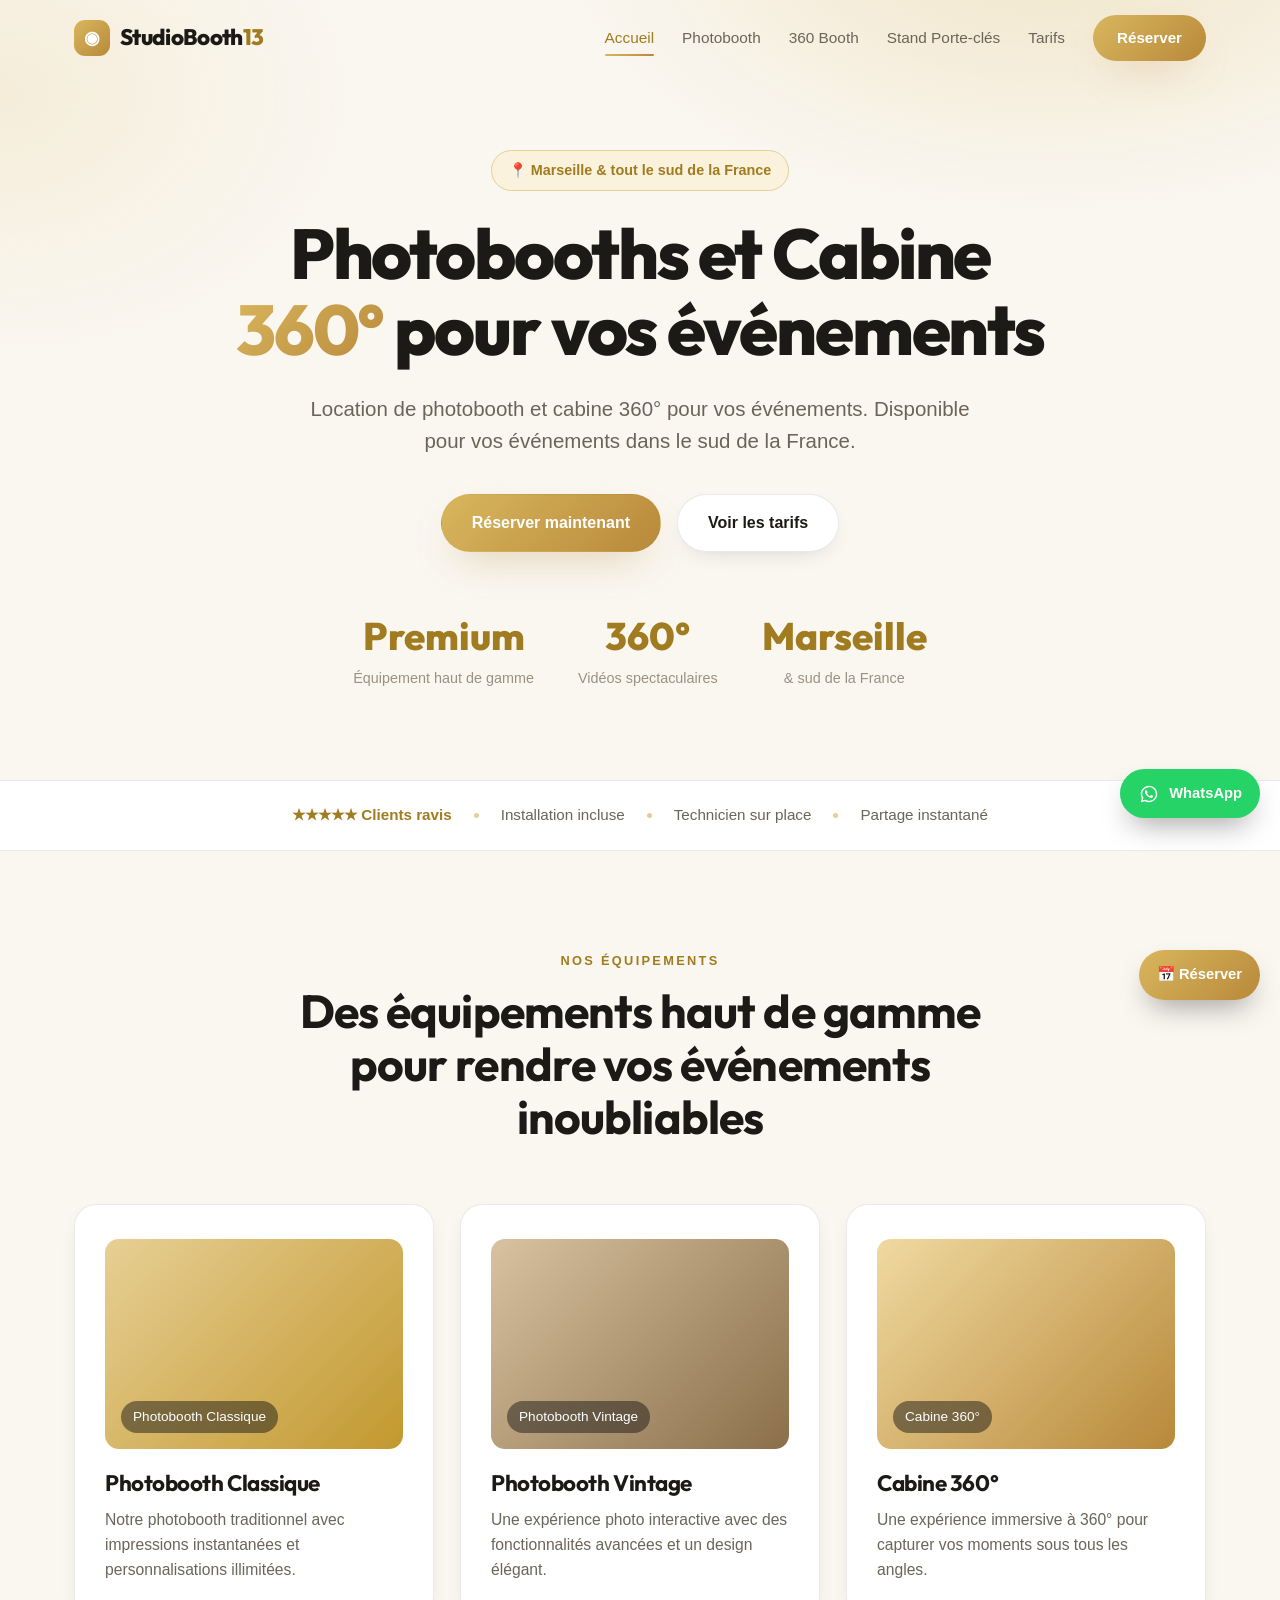
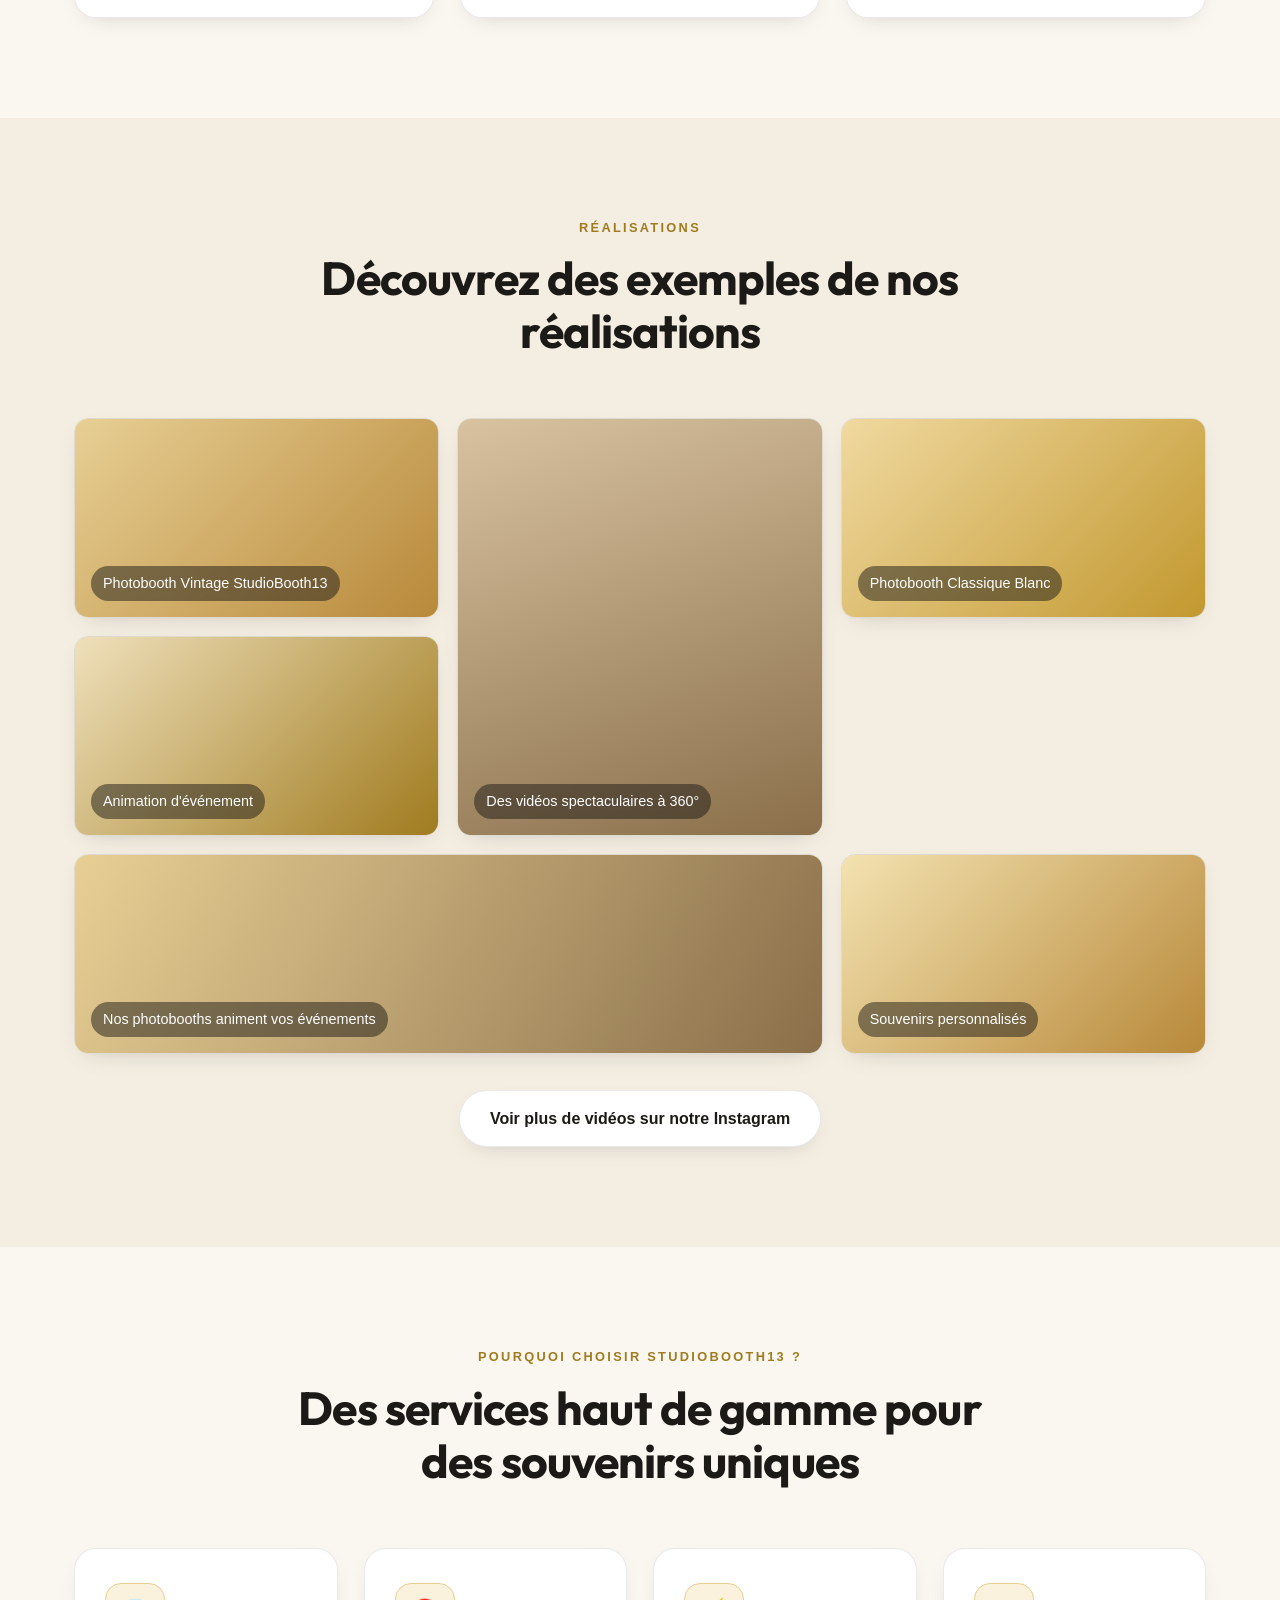
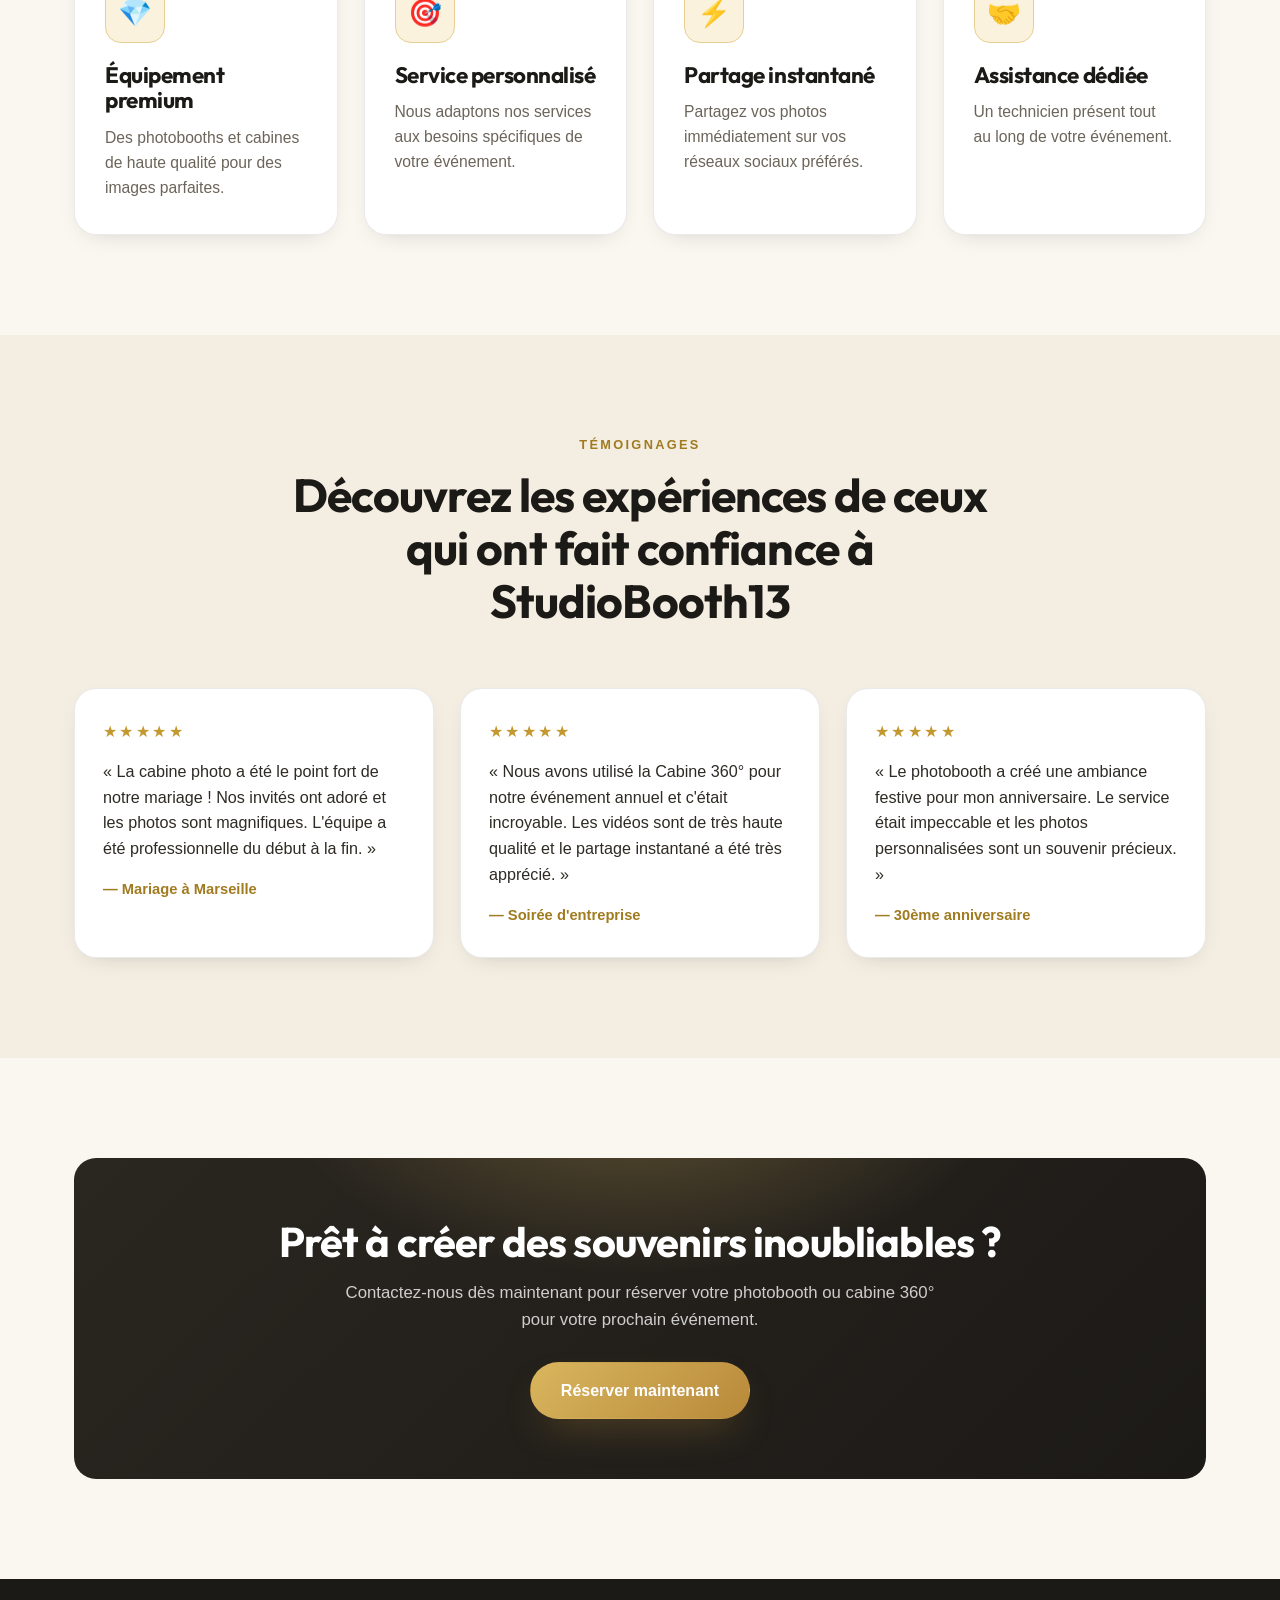
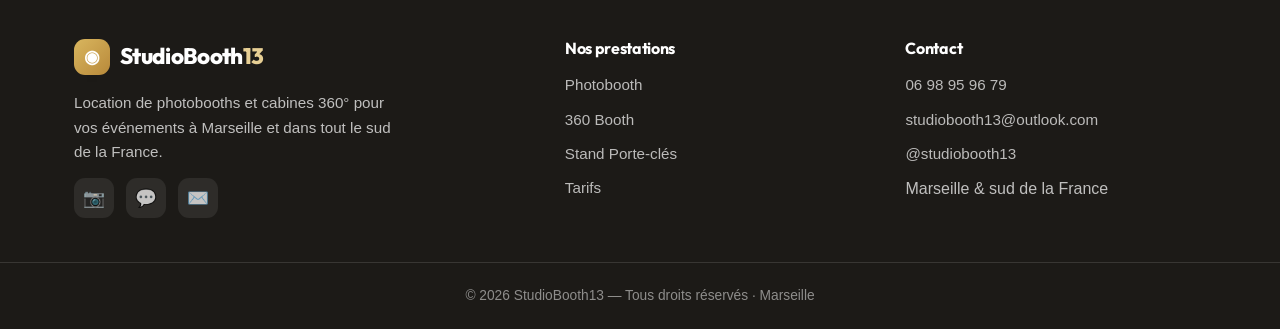
==== commit 94485d8d: "Refonte multi-pages StudioBooth13 (thème doré, 6 pages, WhatsApp flottant)" ====
--- a/index.html
+++ b/index.html
@@ -3,39 +3,36 @@
 <head>
   <meta charset="UTF-8" />
   <meta name="viewport" content="width=device-width, initial-scale=1.0" />
-  <title>StudiBooth — Location Photobooth & Caméra 360° en PACA | Mariage, Événement, Baptême</title>
-  <meta name="description" content="Location de photobooth et de caméra 360° dans la région PACA pour vos mariages, événements d'entreprise et baptêmes. Animation photo et vidéo premium, livraison et installation incluses. Devis gratuit." />
-  <meta name="keywords" content="photobooth PACA, caméra 360, location photobooth mariage, borne photo, animation événement, baptême, Marseille, Aix-en-Provence, Nice, Toulon, Cannes" />
-  <meta name="author" content="StudiBooth" />
-  <meta name="theme-color" content="#0f0c29" />
-
-  <!-- Open Graph -->
+  <title>StudioBooth13 - Location de Photobooth et Cabine 360° à Marseille</title>
+  <meta name="description" content="StudioBooth13 propose la location de photobooths et cabines 360° pour vos événements à Marseille - mariages, anniversaires, événements d'entreprise." />
+  <meta name="keywords" content="photobooth Marseille, cabine 360, location photobooth, 360 booth, borne photo, mariage, anniversaire, événement entreprise, sud de la France" />
+  <meta name="theme-color" content="#c2982f" />
   <meta property="og:type" content="website" />
-  <meta property="og:title" content="StudiBooth — Photobooth & Caméra 360° en PACA" />
-  <meta property="og:description" content="Animez vos mariages, événements et baptêmes avec notre photobooth et notre caméra 360° premium. Région PACA." />
+  <meta property="og:title" content="StudioBooth13 - Photobooth & Cabine 360° à Marseille" />
+  <meta property="og:description" content="Location de photobooths et cabines 360° pour vos événements dans le sud de la France." />
+  <meta property="og:image" content="og-image.jpg" />
   <meta property="og:locale" content="fr_FR" />
-
   <link rel="preconnect" href="https://fonts.googleapis.com" />
   <link rel="preconnect" href="https://fonts.gstatic.com" crossorigin />
-  <link href="https://fonts.googleapis.com/css2?family=Cormorant+Garamond:wght@500;600;700&family=Manrope:wght@300;400;500;600;700;800&display=swap" rel="stylesheet" />
+  <link href="https://fonts.googleapis.com/css2?family=Outfit:wght@500;600;700;800&display=swap" rel="stylesheet" />
   <link rel="stylesheet" href="styles.css" />
   <link rel="icon" href="data:image/svg+xml,<svg xmlns='http://www.w3.org/2000/svg' viewBox='0 0 100 100'><text y='.9em' font-size='90'>📸</text></svg>" />
 </head>
 <body>
-  <!-- ===== Header / Nav ===== -->
+  <!-- HEADER -->
   <header class="header" id="header">
     <div class="container header__inner">
-      <a href="#accueil" class="brand" aria-label="StudiBooth accueil">
-        <span class="brand__mark">◍</span>
-        <span class="brand__name">Studi<strong>Booth</strong></span>
+      <a href="index.html" class="brand" aria-label="StudioBooth13 accueil">
+        <span class="brand__mark">◉</span>
+        <span class="brand__name">StudioBooth<b>13</b></span>
       </a>
       <nav class="nav" id="nav">
-        <a href="#services" class="nav__link">Nos prestations</a>
-        <a href="#occasions" class="nav__link">Occasions</a>
-        <a href="#galerie" class="nav__link">Galerie</a>
-        <a href="#etapes" class="nav__link">Comment ça marche</a>
-        <a href="#tarifs" class="nav__link">Tarifs</a>
-        <a href="#contact" class="nav__cta">Devis gratuit</a>
+        <a href="index.html" class="nav__link is-active">Accueil</a>
+        <a href="photobooth.html" class="nav__link">Photobooth</a>
+        <a href="cabine-360.html" class="nav__link">360 Booth</a>
+        <a href="stand-porte-cles.html" class="nav__link">Stand Porte-clés</a>
+        <a href="tarifs.html" class="nav__link">Tarifs</a>
+        <a href="contact.html" class="nav__cta">Réserver</a>
       </nav>
       <button class="nav__toggle" id="navToggle" aria-label="Ouvrir le menu" aria-expanded="false">
         <span></span><span></span><span></span>
@@ -43,446 +40,198 @@
     </div>
   </header>
 
-  <!-- ===== Hero ===== -->
-  <section class="hero" id="accueil">
-    <div class="hero__glow"></div>
+  <!-- HERO -->
+  <section class="hero hero--center">
     <div class="container hero__inner">
-      <p class="hero__eyebrow">📍 Région PACA — Mariage · Événement · Baptême</p>
-      <h1 class="hero__title">
-        Des souvenirs inoubliables avec notre
-        <span class="hero__highlight">photobooth</span> &amp;
-        <span class="hero__highlight">caméra 360°</span>
-      </h1>
-      <p class="hero__subtitle">
-        StudiBooth illumine vos plus beaux moments en Provence-Alpes-Côte d'Azur.
-        Une animation photo et vidéo premium, livrée et installée pour vous, qui ravit
-        tous vos invités du premier au dernier.
-      </p>
+      <p class="hero__eyebrow">📍 Marseille &amp; tout le sud de la France</p>
+      <h1 class="hero__title">Photobooths et Cabine <span class="gold-text">360°</span> pour vos événements</h1>
+      <p class="hero__subtitle">Location de photobooth et cabine 360° pour vos événements. Disponible pour vos événements dans le sud de la France.</p>
       <div class="hero__actions">
-        <a href="#contact" class="btn btn--primary">Demander un devis gratuit</a>
-        <a href="#services" class="btn btn--ghost">Découvrir nos prestations</a>
+        <a href="contact.html" class="btn btn--primary">Réserver maintenant</a>
+        <a href="tarifs.html" class="btn btn--ghost">Voir les tarifs</a>
       </div>
       <ul class="hero__stats">
-        <li><strong>+300</strong><span>événements animés</span></li>
-        <li><strong>360°</strong><span>vidéos spectaculaires</span></li>
-        <li><strong>100%</strong><span>installation incluse</span></li>
+        <li><strong>Premium</strong><span>Équipement haut de gamme</span></li>
+        <li><strong>360°</strong><span>Vidéos spectaculaires</span></li>
+        <li><strong>Marseille</strong><span>&amp; sud de la France</span></li>
       </ul>
     </div>
-    <div class="hero__scroll" aria-hidden="true">
-      <span>Faites défiler</span>
-      <span class="hero__scroll-line"></span>
-    </div>
-  </section>
-
-  <!-- ===== Logos / Confiance ===== -->
+  </section>
+
+  <!-- TRUST -->
   <section class="trust">
     <div class="container trust__inner">
-      <span class="trust__item">★★★★★ Avis 5/5</span>
+      <span class="trust__item">★★★★★ Clients ravis</span>
       <span class="trust__sep"></span>
-      <span class="trust__item">Livraison &amp; installation incluses</span>
+      <span class="trust__item">Installation incluse</span>
       <span class="trust__sep"></span>
-      <span class="trust__item">Matériel professionnel</span>
+      <span class="trust__item">Technicien sur place</span>
       <span class="trust__sep"></span>
       <span class="trust__item">Partage instantané</span>
     </div>
   </section>
 
-  <!-- ===== Services ===== -->
-  <section class="section services" id="services">
-    <div class="container">
-      <div class="section__head">
-        <p class="section__eyebrow">Nos prestations</p>
-        <h2 class="section__title">Deux expériences, mille sourires</h2>
-        <p class="section__lead">
-          Choisissez l'animation qui vous ressemble — ou combinez les deux pour
-          une fête vraiment mémorable.
-        </p>
-      </div>
-
-      <div class="cards">
-        <article class="card">
-          <div class="card__icon">📸</div>
-          <h3 class="card__title">Photobooth premium</h3>
-          <p class="card__text">
-            Une borne photo élégante avec éclairage studio, fond personnalisable
-            et impressions illimitées en haute qualité. Vos invités repartent avec
-            un souvenir en main, à l'instant même.
-          </p>
-          <ul class="card__list">
-            <li>Impressions illimitées &amp; instantanées</li>
-            <li>Accessoires &amp; décors fun inclus</li>
-            <li>Personnalisation aux couleurs de votre événement</li>
-            <li>Galerie numérique partagée</li>
-          </ul>
-        </article>
-
-        <article class="card card--featured">
-          <span class="card__badge">Le plus populaire</span>
-          <div class="card__icon">🎥</div>
-          <h3 class="card__title">Caméra 360°</h3>
-          <p class="card__text">
-            La sensation des grandes soirées ! Montez sur la plateforme, et notre
-            bras motorisé capture une vidéo 360° spectaculaire, prête à partager sur
-            les réseaux en quelques secondes.
-          </p>
-          <ul class="card__list">
-            <li>Vidéos slow-motion ultra dynamiques</li>
-            <li>Effets, musique &amp; ralentis personnalisés</li>
-            <li>Partage instantané par QR code</li>
-            <li>Plateau lumineux jusqu'à 4 personnes</li>
-          </ul>
-        </article>
-
-        <article class="card">
-          <div class="card__icon">✨</div>
-          <h3 class="card__title">Pack Duo</h3>
-          <p class="card__text">
-            Le meilleur des deux mondes. Photobooth et caméra 360° réunis pour
-            occuper et émerveiller tous vos invités, avec un animateur dédié sur
-            place du début à la fin.
-          </p>
-          <ul class="card__list">
-            <li>Photobooth + caméra 360°</li>
-            <li>Animateur professionnel dédié</li>
-            <li>Toutes les photos &amp; vidéos livrées</li>
-            <li>Tarif avantageux</li>
-          </ul>
-        </article>
-      </div>
-    </div>
-  </section>
-
-  <!-- ===== Occasions ===== -->
-  <section class="section occasions" id="occasions">
-    <div class="container">
-      <div class="section__head">
-        <p class="section__eyebrow">Pour chaque occasion</p>
-        <h2 class="section__title">Faits pour vos plus beaux jours</h2>
-      </div>
-      <div class="occasions__grid">
-        <article class="occasion">
-          <div class="occasion__img occasion__img--wedding" role="img" aria-label="Mariage"></div>
-          <div class="occasion__body">
-            <h3>💍 Mariages</h3>
-            <p>Une animation raffinée et romantique pour immortaliser le plus beau jour de votre vie et celui de vos invités.</p>
-          </div>
-        </article>
-        <article class="occasion">
-          <div class="occasion__img occasion__img--event" role="img" aria-label="Événement"></div>
-          <div class="occasion__body">
-            <h3>🎉 Événements</h3>
-            <p>Soirées d'entreprise, anniversaires, lancements de produit, galas… Marquez les esprits avec une expérience qui circule.</p>
-          </div>
-        </article>
-        <article class="occasion">
-          <div class="occasion__img occasion__img--baptism" role="img" aria-label="Baptême"></div>
-          <div class="occasion__body">
-            <h3>👶 Baptêmes</h3>
-            <p>Un moment doux et familial à célébrer. Des souvenirs tendres à offrir aux proches venus partager ce jour unique.</p>
-          </div>
-        </article>
-      </div>
-    </div>
-  </section>
-
-  <!-- ===== Galerie ===== -->
-  <section class="section gallery" id="galerie">
-    <div class="container">
-      <div class="section__head">
-        <p class="section__eyebrow">Galerie</p>
-        <h2 class="section__title">Un aperçu de l'ambiance</h2>
-        <p class="section__lead">Des sourires, des fous rires et des souvenirs qui durent.</p>
+  <!-- PRODUITS -->
+  <section class="section">
+    <div class="container">
+      <div class="section__head">
+        <p class="section__eyebrow">Nos équipements</p>
+        <h2 class="section__title">Des équipements haut de gamme pour rendre vos événements inoubliables</h2>
+      </div>
+      <div class="grid grid--3">
+        <article class="card">
+          <div class="product__img product__img--1"><span>Photobooth Classique</span></div>
+          <h3 class="card__title">Photobooth Classique</h3>
+          <p class="card__text">Notre photobooth traditionnel avec impressions instantanées et personnalisations illimitées.</p>
+        </article>
+        <article class="card">
+          <div class="product__img product__img--2"><span>Photobooth Vintage</span></div>
+          <h3 class="card__title">Photobooth Vintage</h3>
+          <p class="card__text">Une expérience photo interactive avec des fonctionnalités avancées et un design élégant.</p>
+        </article>
+        <article class="card">
+          <div class="product__img product__img--3"><span>Cabine 360°</span></div>
+          <h3 class="card__title">Cabine 360°</h3>
+          <p class="card__text">Une expérience immersive à 360° pour capturer vos moments sous tous les angles.</p>
+        </article>
+      </div>
+    </div>
+  </section>
+
+  <!-- GALERIE -->
+  <section class="section section--tint">
+    <div class="container">
+      <div class="section__head">
+        <p class="section__eyebrow">Réalisations</p>
+        <h2 class="section__title">Découvrez des exemples de nos réalisations</h2>
       </div>
       <div class="gallery__grid">
-        <div class="gallery__item gallery__item--1"><span>Mariage à Aix</span></div>
-        <div class="gallery__item gallery__item--2"><span>Caméra 360°</span></div>
-        <div class="gallery__item gallery__item--3"><span>Soirée d'entreprise</span></div>
-        <div class="gallery__item gallery__item--4"><span>Baptême à Marseille</span></div>
-        <div class="gallery__item gallery__item--5"><span>Photobooth premium</span></div>
-        <div class="gallery__item gallery__item--6"><span>Anniversaire à Nice</span></div>
-      </div>
-    </div>
-  </section>
-
-  <!-- ===== Étapes ===== -->
-  <section class="section steps" id="etapes">
-    <div class="container">
-      <div class="section__head">
-        <p class="section__eyebrow">Comment ça marche</p>
-        <h2 class="section__title">Simple comme bonjour</h2>
-      </div>
-      <ol class="steps__list">
-        <li class="step">
-          <span class="step__num">1</span>
-          <h3>Demandez votre devis</h3>
-          <p>Dites-nous tout sur votre événement : date, lieu en PACA, nombre d'invités et prestation souhaitée.</p>
-        </li>
-        <li class="step">
-          <span class="step__num">2</span>
-          <h3>On personnalise tout</h3>
-          <p>Décors, fonds, impressions, effets vidéo… on adapte l'expérience à votre thème et à vos couleurs.</p>
-        </li>
-        <li class="step">
-          <span class="step__num">3</span>
-          <h3>Installation par nos soins</h3>
-          <p>Le jour J, on livre, installe et configure le matériel. Vous n'avez rien à gérer.</p>
-        </li>
-        <li class="step">
-          <span class="step__num">4</span>
-          <h3>Place à la fête !</h3>
-          <p>Vos invités s'amusent, repartent avec leurs photos et reçoivent toutes les vidéos en ligne.</p>
-        </li>
-      </ol>
-    </div>
-  </section>
-
-  <!-- ===== Tarifs ===== -->
-  <section class="section pricing" id="tarifs">
-    <div class="container">
-      <div class="section__head">
-        <p class="section__eyebrow">Tarifs</p>
-        <h2 class="section__title">Des formules claires &amp; tout compris</h2>
-        <p class="section__lead">Livraison, installation et accompagnement inclus partout en région PACA.</p>
-      </div>
-      <div class="pricing__grid">
-        <article class="plan">
-          <h3 class="plan__name">Essentiel</h3>
-          <p class="plan__price"><span>à partir de</span><strong>290€</strong></p>
-          <p class="plan__desc">Photobooth seul</p>
-          <ul class="plan__features">
-            <li>3h de prestation</li>
-            <li>Impressions illimitées</li>
-            <li>Accessoires &amp; décors</li>
-            <li>Galerie numérique</li>
-            <li>Livraison &amp; installation</li>
-          </ul>
-          <a href="#contact" class="btn btn--ghost btn--block">Choisir</a>
-        </article>
-
-        <article class="plan plan--featured">
-          <span class="plan__badge">Recommandé</span>
-          <h3 class="plan__name">Signature 360°</h3>
-          <p class="plan__price"><span>à partir de</span><strong>390€</strong></p>
-          <p class="plan__desc">Caméra 360°</p>
-          <ul class="plan__features">
-            <li>3h de prestation</li>
-            <li>Vidéos 360° illimitées</li>
-            <li>Effets &amp; musique personnalisés</li>
-            <li>Partage instantané par QR code</li>
-            <li>Animateur dédié</li>
-            <li>Livraison &amp; installation</li>
-          </ul>
-          <a href="#contact" class="btn btn--primary btn--block">Choisir</a>
-        </article>
-
-        <article class="plan">
-          <h3 class="plan__name">Prestige Duo</h3>
-          <p class="plan__price"><span>à partir de</span><strong>590€</strong></p>
-          <p class="plan__desc">Photobooth + Caméra 360°</p>
-          <ul class="plan__features">
-            <li>4h de prestation</li>
-            <li>Photobooth + caméra 360°</li>
-            <li>Animateur professionnel</li>
-            <li>Toutes photos &amp; vidéos livrées</li>
-            <li>Personnalisation complète</li>
-            <li>Livraison &amp; installation</li>
-          </ul>
-          <a href="#contact" class="btn btn--ghost btn--block">Choisir</a>
-        </article>
-      </div>
-      <p class="pricing__note">💡 Tarifs indicatifs. Chaque devis est personnalisé selon votre date, votre lieu et la durée souhaitée.</p>
-    </div>
-  </section>
-
-  <!-- ===== Témoignages ===== -->
-  <section class="section testimonials">
-    <div class="container">
-      <div class="section__head">
-        <p class="section__eyebrow">Ils nous ont fait confiance</p>
-        <h2 class="section__title">Ce que disent nos clients</h2>
-      </div>
-      <div class="testimonials__grid">
+        <div class="gallery__item gallery__item--1"><span>Photobooth Vintage StudioBooth13</span></div>
+        <div class="gallery__item gallery__item--2"><span>Des vidéos spectaculaires à 360°</span></div>
+        <div class="gallery__item gallery__item--3"><span>Photobooth Classique Blanc</span></div>
+        <div class="gallery__item gallery__item--4"><span>Animation d'événement</span></div>
+        <div class="gallery__item gallery__item--5"><span>Nos photobooths animent vos événements</span></div>
+        <div class="gallery__item gallery__item--6"><span>Souvenirs personnalisés</span></div>
+      </div>
+      <div class="gallery__cta">
+        <a href="https://instagram.com/studiobooth13" target="_blank" rel="noopener" class="btn btn--ghost">Voir plus de vidéos sur notre Instagram</a>
+      </div>
+    </div>
+  </section>
+
+  <!-- POURQUOI -->
+  <section class="section">
+    <div class="container">
+      <div class="section__head">
+        <p class="section__eyebrow">Pourquoi choisir StudioBooth13 ?</p>
+        <h2 class="section__title">Des services haut de gamme pour des souvenirs uniques</h2>
+      </div>
+      <div class="grid grid--4">
+        <article class="card">
+          <div class="card__icon">💎</div>
+          <h3 class="card__title">Équipement premium</h3>
+          <p class="card__text">Des photobooths et cabines de haute qualité pour des images parfaites.</p>
+        </article>
+        <article class="card">
+          <div class="card__icon">🎯</div>
+          <h3 class="card__title">Service personnalisé</h3>
+          <p class="card__text">Nous adaptons nos services aux besoins spécifiques de votre événement.</p>
+        </article>
+        <article class="card">
+          <div class="card__icon">⚡</div>
+          <h3 class="card__title">Partage instantané</h3>
+          <p class="card__text">Partagez vos photos immédiatement sur vos réseaux sociaux préférés.</p>
+        </article>
+        <article class="card">
+          <div class="card__icon">🤝</div>
+          <h3 class="card__title">Assistance dédiée</h3>
+          <p class="card__text">Un technicien présent tout au long de votre événement.</p>
+        </article>
+      </div>
+    </div>
+  </section>
+
+  <!-- TEMOIGNAGES -->
+  <section class="section section--tint">
+    <div class="container">
+      <div class="section__head">
+        <p class="section__eyebrow">Témoignages</p>
+        <h2 class="section__title">Découvrez les expériences de ceux qui ont fait confiance à StudioBooth13</h2>
+      </div>
+      <div class="grid grid--3">
         <figure class="testimonial">
           <div class="testimonial__stars">★★★★★</div>
-          <blockquote>« La caméra 360° a été LA sensation de notre mariage. Tous nos invités en parlent encore ! Installation impeccable et équipe adorable. »</blockquote>
-          <figcaption>— Camille &amp; Romain, Aix-en-Provence</figcaption>
+          <blockquote>« La cabine photo a été le point fort de notre mariage ! Nos invités ont adoré et les photos sont magnifiques. L'équipe a été professionnelle du début à la fin. »</blockquote>
+          <figcaption>— Mariage à Marseille</figcaption>
         </figure>
         <figure class="testimonial">
           <div class="testimonial__stars">★★★★★</div>
-          <blockquote>« Photobooth au top pour le baptême de notre fille. Les impressions étaient magnifiques et les enfants ont adoré les accessoires. »</blockquote>
-          <figcaption>— Sophie M., Marseille</figcaption>
+          <blockquote>« Nous avons utilisé la Cabine 360° pour notre événement annuel et c'était incroyable. Les vidéos sont de très haute qualité et le partage instantané a été très apprécié. »</blockquote>
+          <figcaption>— Soirée d'entreprise</figcaption>
         </figure>
         <figure class="testimonial">
           <div class="testimonial__stars">★★★★★</div>
-          <blockquote>« Prestation pro pour notre soirée d'entreprise à Nice. Réactifs, ponctuels et un rendu vidéo bluffant. Je recommande sans hésiter. »</blockquote>
-          <figcaption>— Julien T., Nice</figcaption>
+          <blockquote>« Le photobooth a créé une ambiance festive pour mon anniversaire. Le service était impeccable et les photos personnalisées sont un souvenir précieux. »</blockquote>
+          <figcaption>— 30ème anniversaire</figcaption>
         </figure>
       </div>
     </div>
   </section>
 
-  <!-- ===== Zone d'intervention ===== -->
-  <section class="section zone">
-    <div class="container zone__inner">
-      <div class="zone__text">
-        <p class="section__eyebrow">Zone d'intervention</p>
-        <h2 class="section__title">Toute la région PACA</h2>
-        <p class="section__lead">Nous nous déplaçons dans l'ensemble de la Provence-Alpes-Côte d'Azur pour animer vos événements.</p>
-        <ul class="zone__list">
-          <li>Bouches-du-Rhône (13)</li>
-          <li>Var (83)</li>
-          <li>Alpes-Maritimes (06)</li>
-          <li>Vaucluse (84)</li>
-          <li>Alpes-de-Haute-Provence (04)</li>
-          <li>Hautes-Alpes (05)</li>
-        </ul>
-        <p class="zone__cities">Marseille · Aix-en-Provence · Toulon · Nice · Cannes · Avignon · Antibes · Hyères · Fréjus · Salon-de-Provence</p>
-      </div>
-      <div class="zone__map" aria-hidden="true">
-        <div class="zone__pin zone__pin--1"><span>Marseille</span></div>
-        <div class="zone__pin zone__pin--2"><span>Nice</span></div>
-        <div class="zone__pin zone__pin--3"><span>Aix</span></div>
-        <div class="zone__pin zone__pin--4"><span>Toulon</span></div>
-        <div class="zone__map-label">PACA</div>
-      </div>
-    </div>
-  </section>
-
-  <!-- ===== FAQ ===== -->
-  <section class="section faq" id="faq">
-    <div class="container container--narrow">
-      <div class="section__head">
-        <p class="section__eyebrow">FAQ</p>
-        <h2 class="section__title">Vous vous demandez…</h2>
-      </div>
-      <div class="faq__list">
-        <details class="faq__item">
-          <summary>Combien de temps faut-il pour l'installation ?</summary>
-          <p>Nous arrivons en général 1h avant le début de votre événement pour tout installer et tester. Le démontage se fait à la fin, en toute discrétion.</p>
-        </details>
-        <details class="faq__item">
-          <summary>Quel espace prévoir pour la caméra 360° ?</summary>
-          <p>Comptez environ 2 à 3 m² pour installer la plateforme et permettre au bras motorisé de tourner librement. Un point électrique à proximité suffit.</p>
-        </details>
-        <details class="faq__item">
-          <summary>Les photos et vidéos sont-elles livrées ?</summary>
-          <p>Oui ! Vous recevez l'intégralité des photos et vidéos via une galerie en ligne privée, et vos invités peuvent les récupérer instantanément par QR code le jour J.</p>
-        </details>
-        <details class="faq__item">
-          <summary>Vous déplacez-vous partout en PACA ?</summary>
-          <p>Absolument. Nous couvrons tous les départements de la région. Les frais de déplacement sont calculés selon la distance et précisés dans votre devis.</p>
-        </details>
-        <details class="faq__item">
-          <summary>Comment réserver une date ?</summary>
-          <p>Remplissez le formulaire de contact ci-dessous ou appelez-nous. Nous confirmons la disponibilité, puis un acompte permet de bloquer définitivement votre date.</p>
-        </details>
-      </div>
-    </div>
-  </section>
-
-  <!-- ===== Contact / Devis ===== -->
-  <section class="section contact" id="contact">
-    <div class="container contact__inner">
-      <div class="contact__intro">
-        <p class="section__eyebrow">Contact</p>
-        <h2 class="section__title">Demandez votre devis gratuit</h2>
-        <p class="section__lead">Réponse sous 24h. Parlez-nous de votre projet, on s'occupe du reste.</p>
-        <ul class="contact__details">
-          <li><span>📞</span> <a href="tel:+33600000000">06 00 00 00 00</a></li>
-          <li><span>✉️</span> <a href="mailto:contact@studibooth.fr">contact@studibooth.fr</a></li>
-          <li><span>📍</span> Région PACA — Provence-Alpes-Côte d'Azur</li>
-          <li><span>📷</span> <a href="#" aria-label="Instagram">@studibooth</a></li>
-        </ul>
-      </div>
-
-      <form class="contact__form" id="contactForm" novalidate>
-        <div class="field">
-          <label for="name">Nom complet *</label>
-          <input type="text" id="name" name="name" required placeholder="Votre nom" />
-        </div>
-        <div class="field-row">
-          <div class="field">
-            <label for="email">Email *</label>
-            <input type="email" id="email" name="email" required placeholder="vous@email.com" />
-          </div>
-          <div class="field">
-            <label for="phone">Téléphone</label>
-            <input type="tel" id="phone" name="phone" placeholder="06 ..." />
-          </div>
-        </div>
-        <div class="field-row">
-          <div class="field">
-            <label for="occasion">Occasion</label>
-            <select id="occasion" name="occasion">
-              <option value="">Choisir…</option>
-              <option>Mariage</option>
-              <option>Événement / Entreprise</option>
-              <option>Baptême</option>
-              <option>Anniversaire</option>
-              <option>Autre</option>
-            </select>
-          </div>
-          <div class="field">
-            <label for="prestation">Prestation</label>
-            <select id="prestation" name="prestation">
-              <option value="">Choisir…</option>
-              <option>Photobooth</option>
-              <option>Caméra 360°</option>
-              <option>Pack Duo</option>
-              <option>Je ne sais pas encore</option>
-            </select>
-          </div>
-        </div>
-        <div class="field-row">
-          <div class="field">
-            <label for="date">Date de l'événement</label>
-            <input type="date" id="date" name="date" />
-          </div>
-          <div class="field">
-            <label for="city">Ville (PACA)</label>
-            <input type="text" id="city" name="city" placeholder="Marseille, Nice…" />
-          </div>
-        </div>
-        <div class="field">
-          <label for="message">Votre message</label>
-          <textarea id="message" name="message" rows="4" placeholder="Parlez-nous de votre événement…"></textarea>
-        </div>
-        <button type="submit" class="btn btn--primary btn--block">Envoyer ma demande</button>
-        <p class="form__status" id="formStatus" role="status" aria-live="polite"></p>
-      </form>
-    </div>
-  </section>
-
-  <!-- ===== Footer ===== -->
+  <!-- CTA -->
+  <section class="section">
+    <div class="container">
+      <div class="cta-band">
+        <h2>Prêt à créer des souvenirs inoubliables ?</h2>
+        <p>Contactez-nous dès maintenant pour réserver votre photobooth ou cabine 360° pour votre prochain événement.</p>
+        <a href="contact.html" class="btn btn--primary">Réserver maintenant</a>
+      </div>
+    </div>
+  </section>
+
+  <!-- FOOTER -->
   <footer class="footer">
     <div class="container footer__inner">
       <div class="footer__brand">
-        <a href="#accueil" class="brand">
-          <span class="brand__mark">◍</span>
-          <span class="brand__name">Studi<strong>Booth</strong></span>
+        <a href="index.html" class="brand">
+          <span class="brand__mark">◉</span>
+          <span class="brand__name">StudioBooth<b>13</b></span>
         </a>
-        <p>Location de photobooth &amp; caméra 360° en région PACA. Mariages, événements et baptêmes.</p>
-      </div>
-      <nav class="footer__nav" aria-label="Pied de page">
-        <a href="#services">Prestations</a>
-        <a href="#tarifs">Tarifs</a>
-        <a href="#galerie">Galerie</a>
-        <a href="#faq">FAQ</a>
-        <a href="#contact">Contact</a>
-      </nav>
-      <div class="footer__cta">
-        <a href="#contact" class="btn btn--primary">Devis gratuit</a>
+        <p>Location de photobooths et cabines 360° pour vos événements à Marseille et dans tout le sud de la France.</p>
+        <div class="footer__socials">
+          <a href="https://instagram.com/studiobooth13" target="_blank" rel="noopener" aria-label="Instagram">📷</a>
+          <a href="https://wa.me/33698959679" target="_blank" rel="noopener" aria-label="WhatsApp">💬</a>
+          <a href="mailto:studiobooth13@outlook.com" aria-label="Email">✉️</a>
+        </div>
+      </div>
+      <div class="footer__col">
+        <h4>Nos prestations</h4>
+        <a href="photobooth.html">Photobooth</a>
+        <a href="cabine-360.html">360 Booth</a>
+        <a href="stand-porte-cles.html">Stand Porte-clés</a>
+        <a href="tarifs.html">Tarifs</a>
+      </div>
+      <div class="footer__col">
+        <h4>Contact</h4>
+        <a href="tel:+33698959679">06 98 95 96 79</a>
+        <a href="mailto:studiobooth13@outlook.com">studiobooth13@outlook.com</a>
+        <a href="https://instagram.com/studiobooth13" target="_blank" rel="noopener">@studiobooth13</a>
+        <span>Marseille &amp; sud de la France</span>
       </div>
     </div>
     <div class="footer__bottom">
-      <div class="container">
-        <p>© <span id="year"></span> StudiBooth — Tous droits réservés · Région PACA</p>
-      </div>
+      <div class="container"><p>© <span id="year"></span> StudioBooth13 — Tous droits réservés · Marseille</p></div>
     </div>
   </footer>
 
-  <!-- Bouton flottant -->
-  <a href="#contact" class="floating-cta" aria-label="Demander un devis">📅 Devis gratuit</a>
+  <!-- BOUTONS FLOTTANTS -->
+  <div class="floating floating--bottom">
+    <a href="https://wa.me/33698959679" target="_blank" rel="noopener" class="fab fab--wa" aria-label="Nous écrire sur WhatsApp">
+      <svg class="fab__icon" viewBox="0 0 32 32" fill="currentColor" aria-hidden="true"><path d="M16.04 4C9.4 4 4 9.4 4 16.04c0 2.12.56 4.18 1.6 6L4 28l6.12-1.6a12 12 0 0 0 5.92 1.52h.01C22.68 27.92 28 22.6 28 15.96 28 9.32 22.68 4 16.04 4zm0 21.84h-.01a9.9 9.9 0 0 1-5.04-1.38l-.36-.22-3.74.98 1-3.64-.24-.38a9.86 9.86 0 0 1-1.52-5.26c0-5.48 4.46-9.94 9.96-9.94a9.9 9.9 0 0 1 9.92 9.96c0 5.48-4.46 9.9-9.93 9.9zm5.46-7.4c-.3-.15-1.77-.87-2.04-.97-.27-.1-.47-.15-.67.15-.2.3-.77.97-.94 1.17-.17.2-.35.22-.65.07-.3-.15-1.26-.46-2.4-1.48-.89-.79-1.49-1.77-1.66-2.07-.17-.3-.02-.46.13-.61.13-.13.3-.35.45-.52.15-.17.2-.3.3-.5.1-.2.05-.37-.02-.52-.07-.15-.67-1.62-.92-2.22-.24-.58-.49-.5-.67-.51l-.57-.01c-.2 0-.52.07-.79.37-.27.3-1.04 1.01-1.04 2.48s1.06 2.88 1.21 3.08c.15.2 2.1 3.2 5.08 4.49.71.31 1.26.49 1.69.62.71.23 1.36.2 1.87.12.57-.08 1.77-.72 2.02-1.42.25-.7.25-1.29.17-1.42-.07-.13-.27-.2-.57-.35z"/></svg>
+      WhatsApp
+    </a>
+    <a href="contact.html" class="fab fab--book fab--reveal" aria-label="Réserver">📅 Réserver</a>
+  </div>
 
   <script src="script.js"></script>
 </body>
--- a/styles.css
+++ b/styles.css
@@ -1,39 +1,51 @@
 /* ============================================
-   StudiBooth — Landing Page
-   Location Photobooth & Caméra 360° en PACA
+   StudioBooth13 — Feuille de style partagée
+   Location Photobooth & Cabine 360° à Marseille
+   Thème : clair + doré, élégant & festif · SF Pro
    ============================================ */
 
 :root {
-  --bg: #0b0a14;
-  --bg-2: #12101f;
-  --surface: #17152a;
-  --surface-2: #1e1b35;
-  --text: #f4f1ff;
-  --muted: #b3adcc;
-  --muted-2: #847ea3;
-  --gold: #e9c46a;
-  --gold-soft: #f4d894;
-  --accent: #b15cff;
-  --accent-2: #6a5cff;
-  --accent-3: #ff5c9d;
-  --line: rgba(255, 255, 255, 0.08);
-  --radius: 20px;
-  --radius-sm: 12px;
-  --shadow: 0 30px 60px -25px rgba(0, 0, 0, 0.7);
-  --grad: linear-gradient(120deg, var(--accent-2), var(--accent), var(--accent-3));
-  --grad-gold: linear-gradient(120deg, var(--gold-soft), var(--gold));
+  /* Couleurs */
+  --bg: #faf7f1;
+  --bg-2: #f3ede2;
+  --surface: #ffffff;
+  --ink: #1c1a17;
+  --ink-2: #2e2a24;
+  --muted: #6b6459;
+  --muted-2: #9a9183;
+  --gold: #c2982f;
+  --gold-deep: #a07b1f;
+  --gold-soft: #e7cf94;
+  --gold-pale: #faf2dd;
+  --line: rgba(28, 26, 23, 0.09);
+  --line-soft: rgba(28, 26, 23, 0.06);
+
+  --grad-gold: linear-gradient(135deg, #d9b65e, #b8893a);
+  --grad-gold-soft: linear-gradient(135deg, #f3e2b0, #d9b65e);
+
+  --radius: 22px;
+  --radius-sm: 14px;
+  --shadow-sm: 0 8px 24px -14px rgba(28, 26, 23, 0.25);
+  --shadow: 0 24px 50px -28px rgba(28, 26, 23, 0.35);
+  --shadow-gold: 0 18px 40px -16px rgba(184, 137, 58, 0.45);
+
   --container: 1180px;
   --ease: cubic-bezier(0.2, 0.7, 0.2, 1);
+
+  /* SF Pro en priorité, display géométrique en repli pour la marque/titres */
+  --font-body: -apple-system, BlinkMacSystemFont, "SF Pro Text", "SF Pro Display",
+    "Segoe UI", Roboto, "Helvetica Neue", Arial, sans-serif;
+  --font-display: "SF Pro Display", -apple-system, BlinkMacSystemFont, "Outfit",
+    "Segoe UI", Roboto, sans-serif;
 }
 
 * { margin: 0; padding: 0; box-sizing: border-box; }
-
-html { scroll-behavior: smooth; scroll-padding-top: 80px; }
+html { scroll-behavior: smooth; scroll-padding-top: 84px; }
 
 body {
-  font-family: "Manrope", system-ui, -apple-system, sans-serif;
+  font-family: var(--font-body);
   background: var(--bg);
-  color: var(--text);
+  color: var(--ink);
   line-height: 1.6;
   -webkit-font-smoothing: antialiased;
   overflow-x: hidden;
@@ -43,43 +55,47 @@
 a { color: inherit; text-decoration: none; }
 ul { list-style: none; }
 
-h1, h2, h3 { line-height: 1.15; font-weight: 700; letter-spacing: -0.02em; }
-
-.container {
-  width: 100%;
-  max-width: var(--container);
-  margin: 0 auto;
-  padding: 0 24px;
-}
-.container--narrow { max-width: 820px; }
-
-/* ===== Buttons ===== */
+h1, h2, h3, h4 {
+  font-family: var(--font-display);
+  line-height: 1.14;
+  font-weight: 700;
+  letter-spacing: -0.02em;
+  color: var(--ink);
+}
+
+.container { width: 100%; max-width: var(--container); margin: 0 auto; padding: 0 24px; }
+.container--narrow { max-width: 840px; }
+
+.gold-text {
+  background: var(--grad-gold);
+  -webkit-background-clip: text;
+  background-clip: text;
+  -webkit-text-fill-color: transparent;
+  color: transparent;
+}
+
+/* ===== Boutons ===== */
 .btn {
   display: inline-flex;
   align-items: center;
   justify-content: center;
-  gap: 8px;
-  padding: 15px 28px;
+  gap: 9px;
+  padding: 15px 30px;
   border-radius: 999px;
-  font-weight: 700;
-  font-size: 0.98rem;
+  font-family: var(--font-body);
+  font-weight: 600;
+  font-size: 1rem;
   cursor: pointer;
-  border: none;
-  transition: transform 0.25s var(--ease), box-shadow 0.25s var(--ease), background 0.25s;
+  border: 1px solid transparent;
+  transition: transform 0.25s var(--ease), box-shadow 0.25s var(--ease), background 0.25s, color 0.25s;
   white-space: nowrap;
 }
-.btn--primary {
-  background: var(--grad);
-  color: #fff;
-  box-shadow: 0 12px 30px -8px rgba(177, 92, 255, 0.6);
-}
-.btn--primary:hover { transform: translateY(-3px); box-shadow: 0 18px 40px -8px rgba(177, 92, 255, 0.75); }
-.btn--ghost {
-  background: rgba(255, 255, 255, 0.04);
-  color: var(--text);
-  border: 1px solid var(--line);
-}
-.btn--ghost:hover { transform: translateY(-3px); border-color: rgba(255, 255, 255, 0.25); background: rgba(255, 255, 255, 0.07); }
+.btn--primary { background: var(--grad-gold); color: #fff; box-shadow: var(--shadow-gold); }
+.btn--primary:hover { transform: translateY(-3px); box-shadow: 0 22px 46px -16px rgba(184, 137, 58, 0.6); }
+.btn--ghost { background: var(--surface); color: var(--ink); border-color: var(--line); box-shadow: var(--shadow-sm); }
+.btn--ghost:hover { transform: translateY(-3px); border-color: var(--gold-soft); }
+.btn--light { background: rgba(255, 255, 255, 0.15); color: #fff; border-color: rgba(255, 255, 255, 0.4); }
+.btn--light:hover { background: rgba(255, 255, 255, 0.25); transform: translateY(-3px); }
 .btn--block { width: 100%; }
 
 /* ===== Header ===== */
@@ -87,57 +103,52 @@
   position: fixed;
   top: 0; left: 0; right: 0;
   z-index: 100;
-  transition: background 0.3s, border-color 0.3s, backdrop-filter 0.3s;
+  transition: background 0.3s, box-shadow 0.3s, border-color 0.3s;
   border-bottom: 1px solid transparent;
 }
 .header.is-scrolled {
-  background: rgba(11, 10, 20, 0.82);
+  background: rgba(250, 247, 241, 0.85);
   backdrop-filter: blur(14px);
   border-bottom-color: var(--line);
-}
-.header__inner {
-  display: flex;
-  align-items: center;
-  justify-content: space-between;
-  height: 72px;
-}
-.brand { display: inline-flex; align-items: center; gap: 10px; font-size: 1.25rem; font-weight: 700; }
+  box-shadow: var(--shadow-sm);
+}
+.header__inner { display: flex; align-items: center; justify-content: space-between; height: 76px; gap: 20px; }
+
+.brand { display: inline-flex; align-items: center; gap: 10px; font-family: var(--font-display); font-size: 1.4rem; font-weight: 800; letter-spacing: -0.03em; }
 .brand__mark {
-  font-size: 1.5rem;
-  background: var(--grad);
-  -webkit-background-clip: text;
-  background-clip: text;
-  color: transparent;
-  animation: spin 14s linear infinite;
-}
-@keyframes spin { to { transform: rotate(360deg); } }
-.brand__name strong { background: var(--grad-gold); -webkit-background-clip: text; background-clip: text; color: transparent; }
-
-.nav { display: flex; align-items: center; gap: 30px; }
-.nav__link { color: var(--muted); font-weight: 500; font-size: 0.95rem; transition: color 0.2s; }
-.nav__link:hover { color: var(--text); }
+  width: 36px; height: 36px;
+  display: grid; place-items: center;
+  border-radius: 11px;
+  background: var(--grad-gold);
+  color: #fff;
+  font-size: 1.1rem;
+  box-shadow: var(--shadow-gold);
+}
+.brand__name { color: var(--ink); }
+.brand__name b { color: var(--gold-deep); font-weight: 800; }
+
+.nav { display: flex; align-items: center; gap: 28px; }
+.nav__link { color: var(--muted); font-weight: 500; font-size: 0.96rem; transition: color 0.2s; position: relative; }
+.nav__link:hover { color: var(--ink); }
+.nav__link.is-active { color: var(--gold-deep); }
+.nav__link.is-active::after {
+  content: ""; position: absolute; left: 0; right: 0; bottom: -6px; height: 2px;
+  background: var(--grad-gold); border-radius: 2px;
+}
 .nav__cta {
   background: var(--grad-gold);
-  color: #1a1428;
-  padding: 11px 22px;
+  color: #fff;
+  padding: 11px 24px;
   border-radius: 999px;
-  font-weight: 700;
-  font-size: 0.92rem;
-  transition: transform 0.2s var(--ease), box-shadow 0.2s;
-  box-shadow: 0 10px 24px -10px rgba(233, 196, 106, 0.7);
+  font-weight: 600;
+  font-size: 0.95rem;
+  box-shadow: var(--shadow-gold);
+  transition: transform 0.2s var(--ease);
 }
 .nav__cta:hover { transform: translateY(-2px); }
 
-.nav__toggle {
-  display: none;
-  flex-direction: column;
-  gap: 5px;
-  background: none;
-  border: none;
-  cursor: pointer;
-  padding: 8px;
-}
-.nav__toggle span { width: 26px; height: 2px; background: var(--text); border-radius: 2px; transition: 0.3s; }
+.nav__toggle { display: none; flex-direction: column; gap: 5px; background: none; border: none; cursor: pointer; padding: 8px; }
+.nav__toggle span { width: 26px; height: 2px; background: var(--ink); border-radius: 2px; transition: 0.3s; }
 .nav__toggle.is-open span:nth-child(1) { transform: translateY(7px) rotate(45deg); }
 .nav__toggle.is-open span:nth-child(2) { opacity: 0; }
 .nav__toggle.is-open span:nth-child(3) { transform: translateY(-7px) rotate(-45deg); }
@@ -145,565 +156,307 @@
 /* ===== Hero ===== */
 .hero {
   position: relative;
-  min-height: 100vh;
-  display: flex;
-  flex-direction: column;
-  justify-content: center;
-  padding: 120px 0 80px;
+  padding: 150px 0 90px;
   background:
-    radial-gradient(900px 500px at 80% -10%, rgba(177, 92, 255, 0.22), transparent 60%),
-    radial-gradient(700px 500px at 0% 20%, rgba(106, 92, 255, 0.18), transparent 55%),
-    radial-gradient(600px 500px at 60% 110%, rgba(255, 92, 157, 0.14), transparent 60%),
-    linear-gradient(180deg, var(--bg), var(--bg-2));
+    radial-gradient(820px 460px at 82% -8%, rgba(217, 182, 94, 0.28), transparent 60%),
+    radial-gradient(620px 460px at 0% 12%, rgba(231, 207, 148, 0.25), transparent 58%),
+    linear-gradient(180deg, var(--bg), var(--bg));
   overflow: hidden;
 }
-.hero__glow {
-  position: absolute;
-  inset: 0;
-  background-image: radial-gradient(rgba(255, 255, 255, 0.05) 1px, transparent 1px);
-  background-size: 32px 32px;
-  mask-image: radial-gradient(900px 600px at 50% 30%, #000, transparent 75%);
-  opacity: 0.6;
-}
-.hero__inner { position: relative; z-index: 2; max-width: 880px; }
+.hero--page { padding: 140px 0 70px; }
+.hero__inner { position: relative; z-index: 2; max-width: 860px; }
+.hero--center .hero__inner { margin: 0 auto; text-align: center; }
 .hero__eyebrow {
   display: inline-block;
   font-weight: 600;
-  color: var(--gold);
-  background: rgba(233, 196, 106, 0.1);
-  border: 1px solid rgba(233, 196, 106, 0.25);
-  padding: 8px 16px;
+  color: var(--gold-deep);
+  background: var(--gold-pale);
+  border: 1px solid var(--gold-soft);
+  padding: 8px 17px;
   border-radius: 999px;
   font-size: 0.9rem;
-  margin-bottom: 26px;
+  margin-bottom: 24px;
 }
 .hero__title {
-  font-family: "Cormorant Garamond", serif;
-  font-size: clamp(2.6rem, 6vw, 4.6rem);
-  font-weight: 600;
-  letter-spacing: -0.01em;
-  margin-bottom: 24px;
-}
-.hero__highlight {
-  background: var(--grad);
-  -webkit-background-clip: text;
-  background-clip: text;
-  color: transparent;
-  font-style: italic;
-}
-.hero__subtitle {
-  font-size: clamp(1.05rem, 1.6vw, 1.25rem);
-  color: var(--muted);
-  max-width: 640px;
-  margin-bottom: 38px;
-}
-.hero__actions { display: flex; flex-wrap: wrap; gap: 16px; margin-bottom: 56px; }
-.hero__stats {
-  display: flex;
-  flex-wrap: wrap;
-  gap: 44px;
-}
+  font-family: var(--font-display);
+  font-size: clamp(2.5rem, 6vw, 4.4rem);
+  font-weight: 800;
+  line-height: 1.08;
+  letter-spacing: -0.03em;
+  margin-bottom: 22px;
+  padding-bottom: 0.05em;
+}
+.hero__subtitle { font-size: clamp(1.05rem, 1.6vw, 1.28rem); color: var(--muted); max-width: 660px; margin-bottom: 36px; }
+.hero--center .hero__subtitle { margin-inline: auto; }
+.hero__actions { display: flex; flex-wrap: wrap; gap: 16px; }
+.hero--center .hero__actions { justify-content: center; }
+.hero__stats { display: flex; flex-wrap: wrap; gap: 44px; margin-top: 54px; }
+.hero--center .hero__stats { justify-content: center; }
 .hero__stats li { display: flex; flex-direction: column; }
-.hero__stats strong {
-  font-size: clamp(1.8rem, 3vw, 2.5rem);
-  font-weight: 800;
-  background: var(--grad-gold);
-  -webkit-background-clip: text;
-  background-clip: text;
-  color: transparent;
-}
-.hero__stats span { color: var(--muted-2); font-size: 0.92rem; }
-
-.hero__scroll {
-  position: absolute;
-  bottom: 30px; left: 50%;
-  transform: translateX(-50%);
-  display: flex;
-  flex-direction: column;
-  align-items: center;
-  gap: 10px;
-  color: var(--muted-2);
-  font-size: 0.78rem;
-  letter-spacing: 0.1em;
-  text-transform: uppercase;
-  z-index: 2;
-}
-.hero__scroll-line { width: 1px; height: 40px; background: linear-gradient(var(--muted-2), transparent); animation: scrollPulse 2s ease-in-out infinite; }
-@keyframes scrollPulse { 0%, 100% { opacity: 0.3; transform: scaleY(0.6); } 50% { opacity: 1; transform: scaleY(1); } }
-
-/* ===== Trust bar ===== */
-.trust {
-  background: var(--bg-2);
-  border-top: 1px solid var(--line);
-  border-bottom: 1px solid var(--line);
-  padding: 22px 0;
-}
-.trust__inner {
-  display: flex;
-  flex-wrap: wrap;
-  align-items: center;
-  justify-content: center;
-  gap: 24px;
-  color: var(--muted);
-  font-weight: 500;
-  font-size: 0.95rem;
-}
-.trust__item { white-space: nowrap; }
-.trust__item:first-child { color: var(--gold); }
-.trust__sep { width: 5px; height: 5px; border-radius: 50%; background: var(--muted-2); }
+.hero__stats strong { font-family: var(--font-display); font-size: clamp(1.7rem, 3vw, 2.4rem); font-weight: 800; color: var(--gold-deep); }
+.hero__stats span { color: var(--muted-2); font-size: 0.9rem; }
+
+/* ===== Bandeau confiance ===== */
+.trust { background: var(--surface); border-top: 1px solid var(--line); border-bottom: 1px solid var(--line); padding: 22px 0; }
+.trust__inner { display: flex; flex-wrap: wrap; align-items: center; justify-content: center; gap: 22px; color: var(--muted); font-weight: 500; font-size: 0.95rem; }
+.trust__item:first-child { color: var(--gold-deep); font-weight: 600; }
+.trust__sep { width: 5px; height: 5px; border-radius: 50%; background: var(--gold-soft); }
 
 /* ===== Sections ===== */
-.section { padding: 110px 0; }
-.section__head { text-align: center; max-width: 720px; margin: 0 auto 64px; }
-.section__eyebrow {
-  text-transform: uppercase;
-  letter-spacing: 0.18em;
-  font-size: 0.82rem;
-  font-weight: 700;
-  color: var(--accent);
-  margin-bottom: 14px;
-}
-.section__title {
-  font-family: "Cormorant Garamond", serif;
-  font-weight: 600;
-  font-size: clamp(2rem, 4vw, 3rem);
-  margin-bottom: 16px;
-}
+.section { padding: 100px 0; }
+.section--tint { background: var(--bg-2); }
+.section--surface { background: var(--surface); }
+.section__head { text-align: center; max-width: 740px; margin: 0 auto 60px; }
+.section__head--left { text-align: left; margin-left: 0; }
+.section__eyebrow { text-transform: uppercase; letter-spacing: 0.18em; font-size: 0.8rem; font-weight: 700; color: var(--gold-deep); margin-bottom: 14px; }
+.section__title { font-size: clamp(1.9rem, 4vw, 2.9rem); margin-bottom: 16px; }
 .section__lead { color: var(--muted); font-size: 1.08rem; }
 
-/* ===== Services / Cards ===== */
-.services { background: linear-gradient(180deg, var(--bg-2), var(--bg)); }
-.cards { display: grid; grid-template-columns: repeat(3, 1fr); gap: 26px; }
+/* ===== Grilles de cartes ===== */
+.grid { display: grid; gap: 26px; }
+.grid--2 { grid-template-columns: repeat(2, 1fr); }
+.grid--3 { grid-template-columns: repeat(3, 1fr); }
+.grid--4 { grid-template-columns: repeat(4, 1fr); }
+
 .card {
   position: relative;
   background: var(--surface);
   border: 1px solid var(--line);
   border-radius: var(--radius);
-  padding: 38px 32px;
-  transition: transform 0.35s var(--ease), border-color 0.35s, box-shadow 0.35s;
-}
-.card:hover { transform: translateY(-8px); border-color: rgba(177, 92, 255, 0.35); box-shadow: var(--shadow); }
-.card--featured {
-  background: linear-gradient(180deg, var(--surface-2), var(--surface));
-  border-color: rgba(177, 92, 255, 0.4);
-  box-shadow: 0 30px 70px -30px rgba(177, 92, 255, 0.5);
-}
+  padding: 34px 30px;
+  box-shadow: var(--shadow-sm);
+  transition: transform 0.35s var(--ease), box-shadow 0.35s, border-color 0.35s;
+}
+.card:hover { transform: translateY(-8px); box-shadow: var(--shadow); border-color: var(--gold-soft); }
+.card--featured { border-color: var(--gold-soft); box-shadow: var(--shadow-gold); }
 .card__badge {
-  position: absolute;
-  top: -13px; left: 50%;
-  transform: translateX(-50%);
-  background: var(--grad);
-  color: #fff;
-  font-size: 0.78rem;
-  font-weight: 700;
-  padding: 6px 16px;
-  border-radius: 999px;
-  white-space: nowrap;
+  position: absolute; top: -13px; left: 50%; transform: translateX(-50%);
+  background: var(--grad-gold); color: #fff; font-size: 0.78rem; font-weight: 700;
+  padding: 6px 16px; border-radius: 999px; white-space: nowrap;
 }
 .card__icon {
-  width: 62px; height: 62px;
-  display: grid; place-items: center;
-  font-size: 1.8rem;
-  background: rgba(255, 255, 255, 0.05);
-  border: 1px solid var(--line);
-  border-radius: 16px;
-  margin-bottom: 22px;
-}
-.card__title { font-size: 1.5rem; margin-bottom: 12px; }
-.card__text { color: var(--muted); margin-bottom: 22px; font-size: 0.98rem; }
-.card__list { display: grid; gap: 11px; }
-.card__list li { position: relative; padding-left: 28px; color: var(--muted); font-size: 0.95rem; }
-.card__list li::before {
-  content: "✓";
-  position: absolute; left: 0; top: 0;
-  width: 19px; height: 19px;
-  display: grid; place-items: center;
-  background: var(--grad);
-  color: #fff;
-  border-radius: 50%;
-  font-size: 0.7rem;
-  font-weight: 700;
-}
-
-/* ===== Occasions ===== */
-.occasions__grid { display: grid; grid-template-columns: repeat(3, 1fr); gap: 26px; }
-.occasion {
-  border-radius: var(--radius);
-  overflow: hidden;
-  background: var(--surface);
-  border: 1px solid var(--line);
-  transition: transform 0.35s var(--ease), box-shadow 0.35s;
-}
-.occasion:hover { transform: translateY(-8px); box-shadow: var(--shadow); }
-.occasion__img { height: 230px; position: relative; }
-.occasion__img::after {
-  content: "";
-  position: absolute; inset: 0;
-  background: linear-gradient(180deg, transparent 40%, rgba(11, 10, 20, 0.55));
-}
-.occasion__img--wedding { background: linear-gradient(135deg, #f7c1d9, #b15cff 90%); }
-.occasion__img--event { background: linear-gradient(135deg, #ffd98e, #ff5c9d 90%); }
-.occasion__img--baptism { background: linear-gradient(135deg, #a8e3ff, #6a5cff 90%); }
-.occasion__body { padding: 26px 28px 30px; }
-.occasion__body h3 { font-size: 1.35rem; margin-bottom: 10px; }
-.occasion__body p { color: var(--muted); font-size: 0.96rem; }
+  width: 60px; height: 60px; display: grid; place-items: center; font-size: 1.7rem;
+  background: var(--gold-pale); border: 1px solid var(--gold-soft); border-radius: 16px; margin-bottom: 20px;
+}
+.card__title { font-size: 1.4rem; margin-bottom: 11px; }
+.card__text { color: var(--muted); font-size: 0.98rem; }
+
+/* visuel produit (placeholder dégradé) */
+.product__img { height: 210px; border-radius: var(--radius-sm); margin-bottom: 22px; position: relative; overflow: hidden; display: flex; align-items: flex-end; padding: 16px; }
+.product__img span { position: relative; z-index: 2; background: rgba(28,26,23,0.5); color: #fff; font-size: 0.85rem; padding: 5px 12px; border-radius: 999px; backdrop-filter: blur(4px); }
+.product__img--1 { background: linear-gradient(135deg, #e7cf94, #c2982f); }
+.product__img--2 { background: linear-gradient(135deg, #d8c2a0, #8a6f4a); }
+.product__img--3 { background: linear-gradient(135deg, #f0d9a0, #b8893a); }
+
+/* ===== Liste à puces dorées ===== */
+.checklist { display: grid; gap: 12px; }
+.checklist li { position: relative; padding-left: 30px; color: var(--muted); font-size: 0.98rem; }
+.checklist li::before {
+  content: "✓"; position: absolute; left: 0; top: 1px;
+  width: 20px; height: 20px; display: grid; place-items: center;
+  background: var(--grad-gold); color: #fff; border-radius: 50%; font-size: 0.7rem; font-weight: 700;
+}
+
+/* ===== Split (texte + visuel) ===== */
+.split { display: grid; grid-template-columns: 1fr 1fr; gap: 56px; align-items: center; }
+.split__visual { height: 100%; min-height: 360px; border-radius: var(--radius); position: relative; overflow: hidden; box-shadow: var(--shadow); }
+.split__visual span { position: absolute; bottom: 18px; left: 18px; z-index: 2; background: rgba(28,26,23,0.5); color: #fff; font-size: 0.85rem; padding: 6px 13px; border-radius: 999px; backdrop-filter: blur(4px); }
+.split__visual--wood { background: linear-gradient(135deg, #d8c2a0, #8a6f4a); }
+.split__visual--gold { background: linear-gradient(135deg, #f0d9a0, #b8893a); }
+.split__visual--360 { background: linear-gradient(135deg, #efe0bb, #b8893a); }
+.split__visual--keys { background: linear-gradient(135deg, #e7cf94, #a07b1f); }
+.split h2 { font-size: clamp(1.7rem, 3.4vw, 2.4rem); margin-bottom: 18px; }
+.split p { color: var(--muted); margin-bottom: 18px; }
+
+/* ===== Étapes ===== */
+.steps__list { display: grid; gap: 26px; counter-reset: step; }
+.steps__list--3 { grid-template-columns: repeat(3, 1fr); }
+.steps__list--4 { grid-template-columns: repeat(4, 1fr); }
+.step { background: var(--surface); border: 1px solid var(--line); border-radius: var(--radius); padding: 32px 26px; box-shadow: var(--shadow-sm); transition: transform 0.3s var(--ease); }
+.step:hover { transform: translateY(-6px); }
+.step__num { display: grid; place-items: center; width: 48px; height: 48px; border-radius: 14px; background: var(--grad-gold); color: #fff; font-family: var(--font-display); font-weight: 800; font-size: 1.2rem; margin-bottom: 18px; box-shadow: var(--shadow-gold); }
+.step h3 { font-size: 1.18rem; margin-bottom: 9px; }
+.step p { color: var(--muted); font-size: 0.95rem; }
 
 /* ===== Galerie ===== */
-.gallery { background: linear-gradient(180deg, var(--bg), var(--bg-2)); }
-.gallery__grid {
-  display: grid;
-  grid-template-columns: repeat(3, 1fr);
-  grid-auto-rows: 200px;
-  gap: 18px;
-}
-.gallery__item {
-  border-radius: var(--radius-sm);
-  position: relative;
-  overflow: hidden;
-  border: 1px solid var(--line);
-  display: flex;
-  align-items: flex-end;
-  padding: 18px;
-  transition: transform 0.4s var(--ease);
-}
-.gallery__item span {
-  position: relative; z-index: 2;
-  font-weight: 600;
-  font-size: 0.95rem;
-  background: rgba(11, 10, 20, 0.55);
-  padding: 6px 12px;
-  border-radius: 999px;
-  backdrop-filter: blur(4px);
-}
+.gallery__grid { display: grid; grid-template-columns: repeat(3, 1fr); grid-auto-rows: 200px; gap: 18px; }
+.gallery__item { border-radius: var(--radius-sm); position: relative; overflow: hidden; border: 1px solid var(--line); display: flex; align-items: flex-end; padding: 16px; box-shadow: var(--shadow-sm); transition: transform 0.4s var(--ease); }
+.gallery__item span { position: relative; z-index: 2; font-weight: 500; font-size: 0.9rem; color: #fff; background: rgba(28,26,23,0.5); padding: 6px 12px; border-radius: 999px; backdrop-filter: blur(4px); }
 .gallery__item::before { content: ""; position: absolute; inset: 0; transition: transform 0.6s var(--ease); }
 .gallery__item:hover::before { transform: scale(1.08); }
 .gallery__item:hover { transform: translateY(-4px); }
-.gallery__item--1::before { background: linear-gradient(135deg, #b15cff, #6a5cff); }
+.gallery__item--1::before { background: linear-gradient(135deg, #e7cf94, #b8893a); }
 .gallery__item--2 { grid-row: span 2; }
-.gallery__item--2::before { background: linear-gradient(160deg, #ff5c9d, #b15cff); }
-.gallery__item--3::before { background: linear-gradient(135deg, #ffd98e, #ff8e5c); }
-.gallery__item--4::before { background: linear-gradient(135deg, #6a5cff, #5cc8ff); }
+.gallery__item--2::before { background: linear-gradient(160deg, #d8c2a0, #8a6f4a); }
+.gallery__item--3::before { background: linear-gradient(135deg, #f0d9a0, #c2982f); }
+.gallery__item--4::before { background: linear-gradient(135deg, #efe0bb, #a07b1f); }
 .gallery__item--5 { grid-column: span 2; }
-.gallery__item--5::before { background: linear-gradient(120deg, #b15cff, #ff5c9d); }
-.gallery__item--6::before { background: linear-gradient(135deg, #5cffd0, #6a5cff); }
-
-/* ===== Étapes ===== */
-.steps__list {
-  display: grid;
-  grid-template-columns: repeat(4, 1fr);
-  gap: 26px;
-  counter-reset: step;
-}
-.step {
-  background: var(--surface);
-  border: 1px solid var(--line);
-  border-radius: var(--radius);
-  padding: 34px 26px;
-  position: relative;
-  transition: transform 0.3s var(--ease), border-color 0.3s;
-}
-.step:hover { transform: translateY(-6px); border-color: rgba(177, 92, 255, 0.3); }
-.step__num {
-  display: grid; place-items: center;
-  width: 48px; height: 48px;
-  border-radius: 14px;
-  background: var(--grad);
-  font-weight: 800;
-  font-size: 1.2rem;
-  margin-bottom: 20px;
-  box-shadow: 0 10px 22px -8px rgba(177, 92, 255, 0.6);
-}
-.step h3 { font-size: 1.2rem; margin-bottom: 10px; }
-.step p { color: var(--muted); font-size: 0.94rem; }
+.gallery__item--5::before { background: linear-gradient(120deg, #e7cf94, #8a6f4a); }
+.gallery__item--6::before { background: linear-gradient(135deg, #f3e2b0, #b8893a); }
+.gallery__cta { text-align: center; margin-top: 36px; }
+
+/* ===== Témoignages ===== */
+.testimonial { background: var(--surface); border: 1px solid var(--line); border-radius: var(--radius); padding: 30px 28px; box-shadow: var(--shadow-sm); }
+.testimonial__stars { color: var(--gold); letter-spacing: 0.15em; margin-bottom: 14px; }
+.testimonial blockquote { font-size: 1.01rem; margin-bottom: 16px; color: var(--ink-2); }
+.testimonial figcaption { color: var(--gold-deep); font-weight: 600; font-size: 0.92rem; }
 
 /* ===== Tarifs ===== */
-.pricing { background: linear-gradient(180deg, var(--bg-2), var(--bg)); }
-.pricing__grid { display: grid; grid-template-columns: repeat(3, 1fr); gap: 26px; align-items: stretch; }
-.plan {
-  background: var(--surface);
-  border: 1px solid var(--line);
-  border-radius: var(--radius);
-  padding: 38px 32px;
-  display: flex;
-  flex-direction: column;
-  position: relative;
-  transition: transform 0.35s var(--ease), box-shadow 0.35s;
-}
-.plan:hover { transform: translateY(-6px); }
-.plan--featured {
-  background: linear-gradient(180deg, var(--surface-2), var(--surface));
-  border-color: rgba(233, 196, 106, 0.4);
-  box-shadow: 0 30px 70px -30px rgba(233, 196, 106, 0.4);
-}
-.plan__badge {
-  position: absolute; top: -13px; left: 50%;
-  transform: translateX(-50%);
-  background: var(--grad-gold);
-  color: #1a1428;
-  font-size: 0.78rem;
-  font-weight: 700;
-  padding: 6px 16px;
-  border-radius: 999px;
-  white-space: nowrap;
-}
-.plan__name { font-size: 1.35rem; margin-bottom: 14px; }
-.plan__price { display: flex; flex-direction: column; margin-bottom: 6px; }
-.plan__price span { color: var(--muted-2); font-size: 0.85rem; }
-.plan__price strong {
-  font-size: 2.6rem;
-  font-weight: 800;
-  background: var(--grad-gold);
-  -webkit-background-clip: text;
-  background-clip: text;
-  color: transparent;
-}
-.plan__desc { color: var(--accent); font-weight: 600; margin-bottom: 24px; font-size: 0.95rem; }
-.plan__features { display: grid; gap: 12px; margin-bottom: 30px; flex-grow: 1; }
-.plan__features li { position: relative; padding-left: 26px; color: var(--muted); font-size: 0.94rem; }
-.plan__features li::before {
-  content: "✓"; position: absolute; left: 0;
-  color: var(--gold); font-weight: 800;
-}
-.pricing__note { text-align: center; color: var(--muted-2); margin-top: 34px; font-size: 0.92rem; }
-
-/* ===== Témoignages ===== */
-.testimonials__grid { display: grid; grid-template-columns: repeat(3, 1fr); gap: 26px; }
-.testimonial {
-  background: var(--surface);
-  border: 1px solid var(--line);
-  border-radius: var(--radius);
-  padding: 32px 30px;
-}
-.testimonial__stars { color: var(--gold); letter-spacing: 0.15em; margin-bottom: 16px; }
-.testimonial blockquote { font-size: 1.02rem; margin-bottom: 18px; color: var(--text); font-style: italic; }
-.testimonial figcaption { color: var(--muted-2); font-weight: 600; font-size: 0.92rem; }
-
-/* ===== Zone ===== */
-.zone { background: linear-gradient(180deg, var(--bg), var(--bg-2)); }
-.zone__inner { display: grid; grid-template-columns: 1.1fr 0.9fr; gap: 60px; align-items: center; }
-.zone__text .section__eyebrow,
-.zone__text .section__title,
-.zone__text .section__lead { text-align: left; margin-left: 0; }
-.zone__list {
-  display: grid;
-  grid-template-columns: repeat(2, 1fr);
-  gap: 12px;
-  margin: 26px 0;
-}
-.zone__list li { position: relative; padding-left: 26px; color: var(--muted); }
-.zone__list li::before { content: "📍"; position: absolute; left: 0; font-size: 0.85rem; }
-.zone__cities { color: var(--muted-2); font-size: 0.92rem; line-height: 1.9; }
-.zone__map {
-  position: relative;
-  aspect-ratio: 1 / 1;
-  border-radius: var(--radius);
-  background:
-    radial-gradient(circle at 50% 50%, rgba(177, 92, 255, 0.18), transparent 70%),
-    var(--surface);
-  border: 1px solid var(--line);
-  overflow: hidden;
-}
-.zone__map-label {
-  position: absolute; top: 50%; left: 50%;
-  transform: translate(-50%, -50%);
-  font-family: "Cormorant Garamond", serif;
-  font-size: 4rem;
-  font-weight: 700;
-  color: rgba(255, 255, 255, 0.06);
-  letter-spacing: 0.1em;
-}
-.zone__pin {
-  position: absolute;
-  display: flex; align-items: center; gap: 6px;
-}
-.zone__pin span {
-  font-size: 0.82rem;
-  background: var(--surface-2);
-  border: 1px solid var(--line);
-  padding: 5px 11px;
-  border-radius: 999px;
-  white-space: nowrap;
-}
-.zone__pin::before {
-  content: "";
-  width: 12px; height: 12px;
-  border-radius: 50%;
-  background: var(--accent);
-  box-shadow: 0 0 0 6px rgba(177, 92, 255, 0.18);
-  animation: ping 2.4s ease-out infinite;
-}
-@keyframes ping { 0% { box-shadow: 0 0 0 0 rgba(177, 92, 255, 0.4); } 100% { box-shadow: 0 0 0 14px rgba(177, 92, 255, 0); } }
-.zone__pin--1 { top: 62%; left: 30%; }
-.zone__pin--2 { top: 40%; left: 70%; }
-.zone__pin--3 { top: 50%; left: 42%; }
-.zone__pin--4 { top: 70%; left: 50%; }
+.pricing-group { margin-bottom: 70px; }
+.pricing-group:last-child { margin-bottom: 0; }
+.pricing-group__head { max-width: 760px; margin: 0 auto 34px; text-align: center; }
+.pricing-group__head h3 { font-size: clamp(1.5rem, 3vw, 2rem); margin-bottom: 10px; }
+.pricing-group__head p { color: var(--muted); }
+.plan { background: var(--surface); border: 1px solid var(--line); border-radius: var(--radius); padding: 36px 30px; display: flex; flex-direction: column; position: relative; box-shadow: var(--shadow-sm); transition: transform 0.35s var(--ease), box-shadow 0.35s; }
+.plan:hover { transform: translateY(-6px); box-shadow: var(--shadow); }
+.plan--featured { border-color: var(--gold-soft); box-shadow: var(--shadow-gold); }
+.plan__badge { position: absolute; top: -13px; left: 50%; transform: translateX(-50%); background: var(--grad-gold); color: #fff; font-size: 0.78rem; font-weight: 700; padding: 6px 16px; border-radius: 999px; white-space: nowrap; }
+.plan__name { font-size: 1.3rem; margin-bottom: 12px; }
+.plan__detail { color: var(--muted); font-size: 0.92rem; margin-bottom: 14px; }
+.plan__price { display: flex; align-items: baseline; gap: 10px; margin-bottom: 22px; flex-wrap: wrap; }
+.plan__price strong { font-family: var(--font-display); font-size: 2.4rem; font-weight: 800; color: var(--gold-deep); }
+.plan__price del { color: var(--muted-2); font-size: 1.2rem; }
+.plan__features { display: grid; gap: 11px; margin-bottom: 28px; flex-grow: 1; }
+.plan__features li { position: relative; padding-left: 26px; color: var(--muted); font-size: 0.93rem; }
+.plan__features li::before { content: "✓"; position: absolute; left: 0; color: var(--gold); font-weight: 800; }
+
+/* tableau tarifs */
+.price-table-wrap { overflow-x: auto; border-radius: var(--radius); border: 1px solid var(--line); box-shadow: var(--shadow-sm); background: var(--surface); }
+.price-table { width: 100%; border-collapse: collapse; min-width: 600px; }
+.price-table th, .price-table td { padding: 16px 20px; text-align: left; border-bottom: 1px solid var(--line-soft); }
+.price-table thead th { background: var(--gold-pale); font-family: var(--font-display); font-size: 0.9rem; color: var(--ink); letter-spacing: 0.02em; }
+.price-table tbody tr:last-child td { border-bottom: none; }
+.price-table td:first-child { font-weight: 600; color: var(--ink); }
+.price-table .price-cell strong { color: var(--gold-deep); font-size: 1.15rem; font-family: var(--font-display); }
+.price-table .price-cell del { color: var(--muted-2); margin-right: 8px; }
+
+/* options / suppléments */
+.options-grid { display: grid; grid-template-columns: repeat(3, 1fr); gap: 18px; }
+.option { background: var(--surface); border: 1px solid var(--line); border-radius: var(--radius-sm); padding: 22px 24px; box-shadow: var(--shadow-sm); }
+.option__price { font-family: var(--font-display); color: var(--gold-deep); font-weight: 800; font-size: 1.3rem; }
+.option h4 { font-size: 1.05rem; margin: 4px 0 6px; }
+.option p { color: var(--muted); font-size: 0.9rem; }
+
+.included-banner { background: var(--gold-pale); border: 1px solid var(--gold-soft); border-radius: var(--radius); padding: 30px 34px; margin-bottom: 56px; }
+.included-banner h3 { font-size: 1.3rem; margin-bottom: 12px; }
+.included-banner p { color: var(--muted); margin-bottom: 16px; }
+.included-banner .checklist { grid-template-columns: repeat(2, 1fr); }
 
 /* ===== FAQ ===== */
-.faq { background: linear-gradient(180deg, var(--bg-2), var(--bg)); }
 .faq__list { display: grid; gap: 14px; }
-.faq__item {
-  background: var(--surface);
-  border: 1px solid var(--line);
-  border-radius: var(--radius-sm);
-  padding: 4px 24px;
-  transition: border-color 0.3s;
-}
-.faq__item[open] { border-color: rgba(177, 92, 255, 0.35); }
-.faq__item summary {
-  cursor: pointer;
-  list-style: none;
-  font-weight: 600;
-  font-size: 1.05rem;
-  padding: 20px 0;
-  display: flex;
-  align-items: center;
-  justify-content: space-between;
-  gap: 16px;
-}
+.faq__item { background: var(--surface); border: 1px solid var(--line); border-radius: var(--radius-sm); padding: 4px 24px; box-shadow: var(--shadow-sm); transition: border-color 0.3s; }
+.faq__item[open] { border-color: var(--gold-soft); }
+.faq__item summary { cursor: pointer; list-style: none; font-family: var(--font-display); font-weight: 600; font-size: 1.05rem; padding: 20px 0; display: flex; align-items: center; justify-content: space-between; gap: 16px; }
 .faq__item summary::-webkit-details-marker { display: none; }
-.faq__item summary::after {
-  content: "+";
-  font-size: 1.5rem;
-  color: var(--accent);
-  transition: transform 0.3s;
-  font-weight: 400;
-}
+.faq__item summary::after { content: "+"; font-size: 1.5rem; color: var(--gold-deep); transition: transform 0.3s; font-weight: 400; }
 .faq__item[open] summary::after { transform: rotate(45deg); }
 .faq__item p { color: var(--muted); padding: 0 0 22px; font-size: 0.98rem; }
 
+/* ===== CTA bandeau ===== */
+.cta-band { background: linear-gradient(135deg, #2a2620, #1c1a17); color: #fff; border-radius: var(--radius); padding: 60px 50px; text-align: center; position: relative; overflow: hidden; }
+.cta-band::before { content: ""; position: absolute; inset: 0; background: radial-gradient(600px 300px at 50% -20%, rgba(217,182,94,0.3), transparent 60%); }
+.cta-band > * { position: relative; z-index: 2; }
+.cta-band h2 { color: #fff; font-size: clamp(1.8rem, 4vw, 2.6rem); margin-bottom: 14px; }
+.cta-band p { color: rgba(255,255,255,0.78); max-width: 600px; margin: 0 auto 28px; font-size: 1.05rem; }
+
 /* ===== Contact ===== */
-.contact { background: linear-gradient(180deg, var(--bg), var(--bg-2)); }
 .contact__inner { display: grid; grid-template-columns: 0.9fr 1.1fr; gap: 56px; align-items: start; }
-.contact__intro .section__eyebrow,
-.contact__intro .section__title,
-.contact__intro .section__lead { text-align: left; margin-left: 0; }
 .contact__intro { position: sticky; top: 100px; }
-.contact__details { display: grid; gap: 16px; margin-top: 30px; }
+.contact__intro .section__title { text-align: left; }
+.contact__details { display: grid; gap: 16px; margin-top: 28px; }
 .contact__details li { display: flex; align-items: center; gap: 14px; color: var(--muted); font-size: 1rem; }
 .contact__details span { font-size: 1.2rem; }
-.contact__details a:hover { color: var(--gold); }
-
-.contact__form {
-  background: var(--surface);
-  border: 1px solid var(--line);
-  border-radius: var(--radius);
-  padding: 34px;
-  display: grid;
-  gap: 18px;
-}
+.contact__details a:hover { color: var(--gold-deep); }
+
+.contact__form { background: var(--surface); border: 1px solid var(--line); border-radius: var(--radius); padding: 34px; display: grid; gap: 18px; box-shadow: var(--shadow); }
 .field { display: grid; gap: 8px; }
 .field-row { display: grid; grid-template-columns: 1fr 1fr; gap: 18px; }
-.field label { font-size: 0.88rem; font-weight: 600; color: var(--muted); }
-.field input,
-.field select,
-.field textarea {
-  width: 100%;
-  background: var(--bg-2);
-  border: 1px solid var(--line);
-  border-radius: var(--radius-sm);
-  padding: 13px 15px;
-  color: var(--text);
-  font-family: inherit;
-  font-size: 0.96rem;
+.field label { font-size: 0.88rem; font-weight: 600; color: var(--ink-2); }
+.field input, .field select, .field textarea {
+  width: 100%; background: var(--bg); border: 1px solid var(--line); border-radius: var(--radius-sm);
+  padding: 13px 15px; color: var(--ink); font-family: inherit; font-size: 0.96rem;
   transition: border-color 0.2s, box-shadow 0.2s;
 }
-.field input::placeholder,
-.field textarea::placeholder { color: var(--muted-2); }
-.field input:focus,
-.field select:focus,
-.field textarea:focus {
-  outline: none;
-  border-color: var(--accent);
-  box-shadow: 0 0 0 3px rgba(177, 92, 255, 0.18);
-}
+.field input::placeholder, .field textarea::placeholder { color: var(--muted-2); }
+.field input:focus, .field select:focus, .field textarea:focus { outline: none; border-color: var(--gold); box-shadow: 0 0 0 3px rgba(194, 152, 47, 0.18); }
 .field textarea { resize: vertical; }
 .field select { appearance: none; cursor: pointer; }
-.form__status { font-size: 0.92rem; min-height: 1.2em; text-align: center; }
-.form__status.is-success { color: #6effb0; }
-.form__status.is-error { color: #ff7a9c; }
+.form__status { font-size: 0.94rem; min-height: 1.2em; text-align: center; }
+.form__status.is-success { color: #2e8b57; }
+.form__status.is-error { color: #c0392b; }
 
 /* ===== Footer ===== */
-.footer { background: var(--bg-2); border-top: 1px solid var(--line); padding-top: 56px; }
-.footer__inner {
-  display: grid;
-  grid-template-columns: 1.4fr 1fr auto;
-  gap: 40px;
-  align-items: center;
-  padding-bottom: 40px;
-}
-.footer__brand p { color: var(--muted); margin-top: 14px; max-width: 360px; font-size: 0.95rem; }
-.footer__nav { display: flex; flex-wrap: wrap; gap: 20px; }
-.footer__nav a { color: var(--muted); font-size: 0.95rem; transition: color 0.2s; }
-.footer__nav a:hover { color: var(--text); }
-.footer__bottom { border-top: 1px solid var(--line); padding: 22px 0; }
-.footer__bottom p { color: var(--muted-2); font-size: 0.88rem; text-align: center; }
-
-/* ===== Floating CTA ===== */
-.floating-cta {
-  position: fixed;
-  bottom: 22px; right: 22px;
-  z-index: 90;
-  background: var(--grad);
-  color: #fff;
-  font-weight: 700;
-  padding: 14px 22px;
-  border-radius: 999px;
-  box-shadow: 0 14px 34px -10px rgba(177, 92, 255, 0.7);
-  transform: translateY(120px);
-  transition: transform 0.4s var(--ease);
-  font-size: 0.95rem;
-}
-.floating-cta.is-visible { transform: translateY(0); }
-.floating-cta:hover { transform: translateY(-4px); }
-
-/* ===== Reveal animation ===== */
-[data-reveal] { opacity: 0; transform: translateY(28px); transition: opacity 0.7s var(--ease), transform 0.7s var(--ease); }
+.footer { background: var(--ink); color: rgba(255,255,255,0.72); padding-top: 60px; }
+.footer__inner { display: grid; grid-template-columns: 1.5fr 1fr 1fr; gap: 40px; padding-bottom: 44px; }
+.footer .brand__name { color: #fff; }
+.footer .brand__name b { color: var(--gold-soft); }
+.footer__brand p { margin-top: 16px; max-width: 320px; font-size: 0.95rem; }
+.footer__col h4 { color: #fff; font-size: 1rem; margin-bottom: 16px; }
+.footer__col a, .footer__col li { color: rgba(255,255,255,0.7); font-size: 0.95rem; display: block; margin-bottom: 10px; transition: color 0.2s; }
+.footer__col a:hover { color: var(--gold-soft); }
+.footer__socials { display: flex; gap: 12px; margin-top: 14px; }
+.footer__socials a { width: 40px; height: 40px; display: grid; place-items: center; border-radius: 11px; background: rgba(255,255,255,0.08); font-size: 1.1rem; }
+.footer__socials a:hover { background: var(--grad-gold); }
+.footer__bottom { border-top: 1px solid rgba(255,255,255,0.12); padding: 22px 0; }
+.footer__bottom p { color: rgba(255,255,255,0.5); font-size: 0.86rem; text-align: center; }
+
+/* ===== Boutons flottants ===== */
+.floating { position: fixed; right: 20px; z-index: 90; display: flex; flex-direction: column; gap: 12px; align-items: flex-end; }
+.floating--bottom { bottom: 20px; }
+.fab {
+  display: inline-flex; align-items: center; gap: 9px;
+  padding: 13px 18px; border-radius: 999px; font-weight: 600; font-size: 0.92rem; color: #fff;
+  box-shadow: 0 14px 30px -10px rgba(0,0,0,0.4); transition: transform 0.3s var(--ease);
+}
+.fab:hover { transform: translateY(-3px); }
+.fab__icon { width: 22px; height: 22px; flex: none; }
+.fab--wa { background: #25d366; }
+.fab--book { background: var(--grad-gold); }
+.fab--reveal { transform: translateY(120px); }
+.fab--reveal.is-visible { transform: translateY(0); }
+
+/* ===== Reveal ===== */
+[data-reveal] { opacity: 0; transform: translateY(26px); transition: opacity 0.7s var(--ease), transform 0.7s var(--ease); }
 [data-reveal].is-visible { opacity: 1; transform: none; }
 
 /* ===== Responsive ===== */
 @media (max-width: 980px) {
-  .cards, .occasions__grid, .testimonials__grid, .pricing__grid { grid-template-columns: 1fr; max-width: 460px; margin-inline: auto; }
-  .steps__list { grid-template-columns: repeat(2, 1fr); }
+  .grid--3, .grid--4 { grid-template-columns: repeat(2, 1fr); }
+  .steps__list--3, .steps__list--4 { grid-template-columns: repeat(2, 1fr); }
+  .options-grid { grid-template-columns: repeat(2, 1fr); }
+  .split { grid-template-columns: 1fr; gap: 36px; }
+  .split__visual { min-height: 280px; }
+  .contact__inner { grid-template-columns: 1fr; gap: 40px; }
+  .contact__intro { position: static; }
   .gallery__grid { grid-template-columns: repeat(2, 1fr); }
   .gallery__item--5 { grid-column: span 2; }
-  .zone__inner, .contact__inner { grid-template-columns: 1fr; gap: 40px; }
-  .contact__intro { position: static; }
+  .footer__inner { grid-template-columns: 1fr 1fr; }
 }
 
 @media (max-width: 760px) {
   .nav {
-    position: fixed;
-    top: 72px; right: 0;
-    width: min(80vw, 320px);
-    height: calc(100vh - 72px);
-    flex-direction: column;
-    align-items: flex-start;
-    gap: 8px;
-    padding: 28px 28px;
-    background: var(--bg-2);
-    border-left: 1px solid var(--line);
-    transform: translateX(110%);
-    transition: transform 0.35s var(--ease);
+    position: fixed; top: 76px; right: 0; width: min(82vw, 330px); height: calc(100vh - 76px);
+    flex-direction: column; align-items: flex-start; gap: 6px; padding: 26px;
+    background: var(--surface); border-left: 1px solid var(--line);
+    transform: translateX(110%); transition: transform 0.35s var(--ease); box-shadow: var(--shadow);
   }
   .nav.is-open { transform: translateX(0); }
-  .nav__link, .nav__cta { width: 100%; padding: 14px 0; }
-  .nav__cta { text-align: center; padding: 14px; margin-top: 10px; }
+  .nav__link { width: 100%; padding: 13px 0; border-bottom: 1px solid var(--line-soft); }
+  .nav__cta { width: 100%; text-align: center; margin-top: 12px; }
   .nav__toggle { display: flex; }
-  .section { padding: 80px 0; }
-  .hero { min-height: auto; padding: 130px 0 70px; }
+  .section { padding: 70px 0; }
+  .grid--2, .grid--3, .grid--4 { grid-template-columns: 1fr; max-width: 440px; margin-inline: auto; }
+  .steps__list--3, .steps__list--4 { grid-template-columns: 1fr; max-width: 440px; margin-inline: auto; }
+  .options-grid { grid-template-columns: 1fr; }
+  .included-banner .checklist { grid-template-columns: 1fr; }
+  .field-row { grid-template-columns: 1fr; }
   .hero__stats { gap: 28px; }
-  .field-row { grid-template-columns: 1fr; }
-  .zone__list { grid-template-columns: 1fr; }
+  .cta-band { padding: 44px 26px; }
   .footer__inner { grid-template-columns: 1fr; text-align: center; }
   .footer__brand p { margin-inline: auto; }
-  .footer__nav { justify-content: center; }
-  .floating-cta { left: 16px; right: 16px; text-align: center; }
-}
-
-@media (max-width: 460px) {
+  .footer__socials { justify-content: center; }
   .gallery__grid { grid-template-columns: 1fr; }
   .gallery__item--2, .gallery__item--5 { grid-column: auto; grid-row: auto; }
-  .steps__list { grid-template-columns: 1fr; }
 }
 
 @media (prefers-reduced-motion: reduce) {
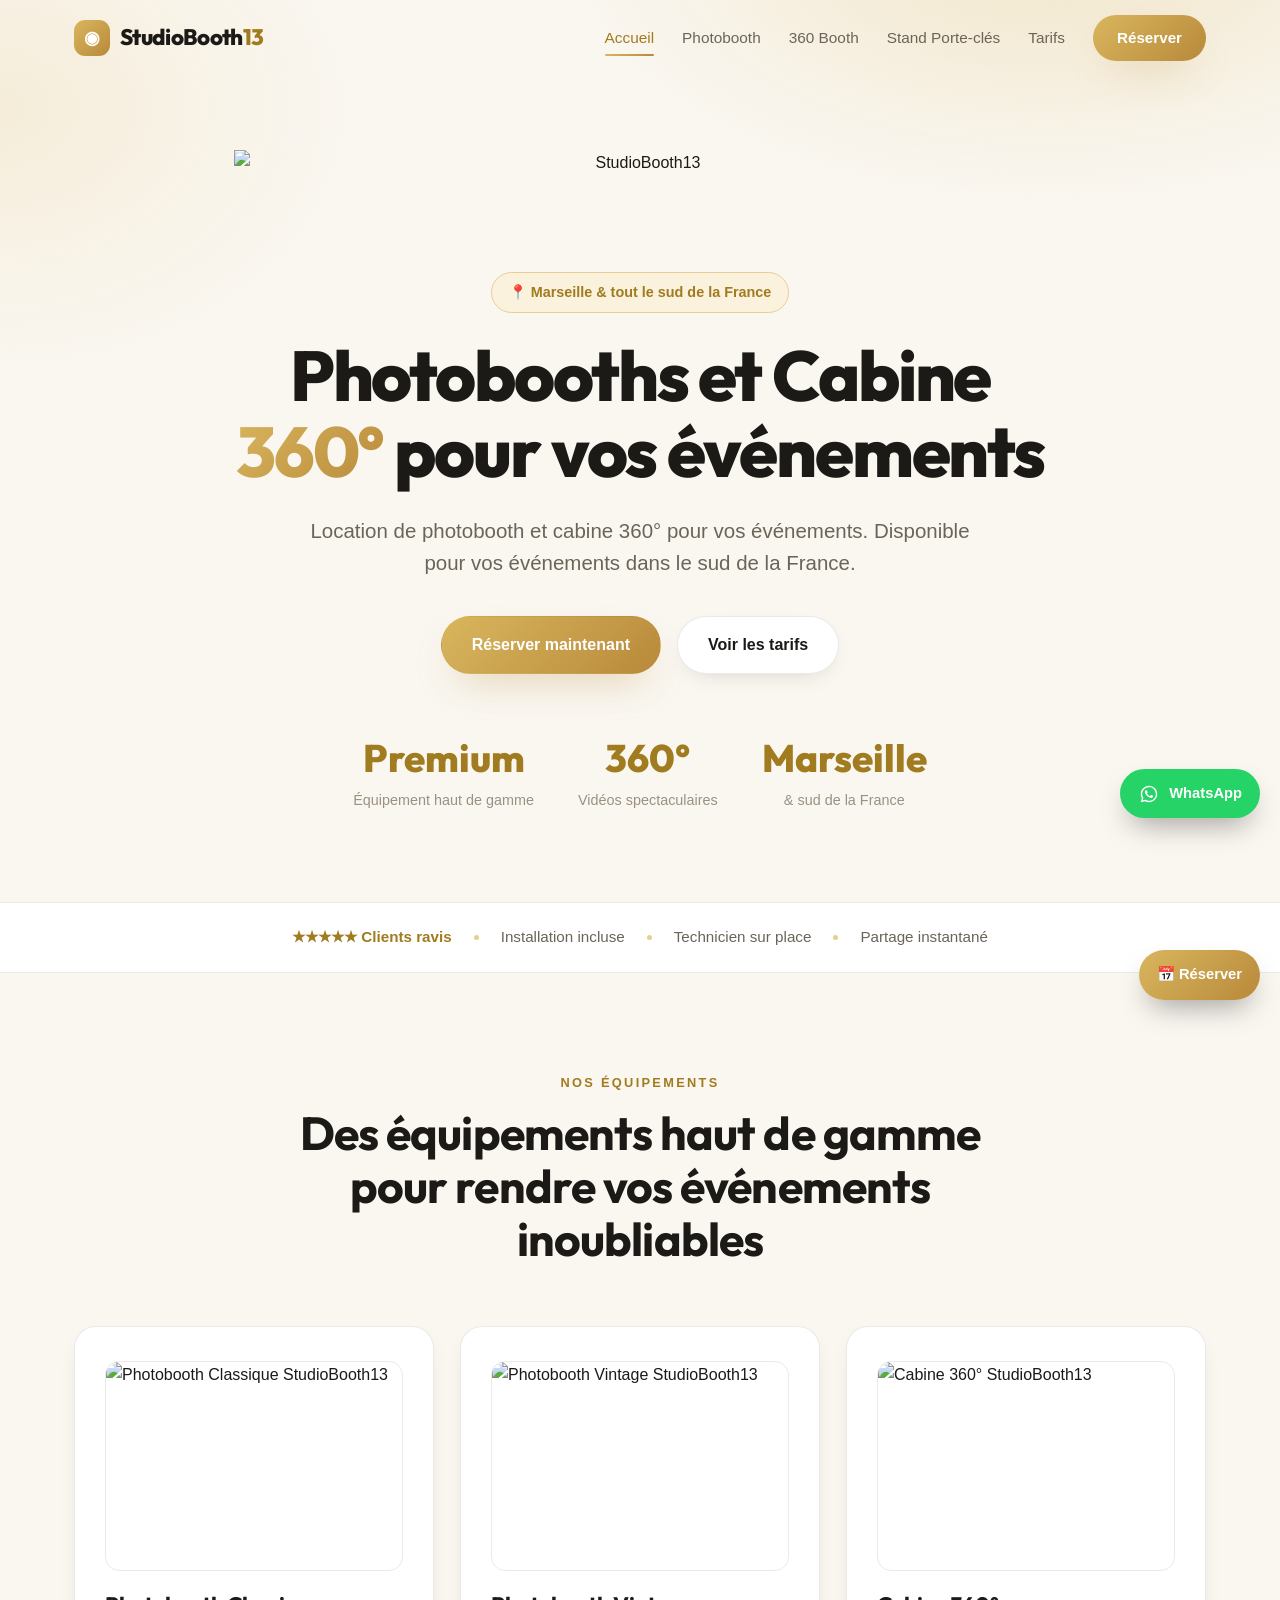
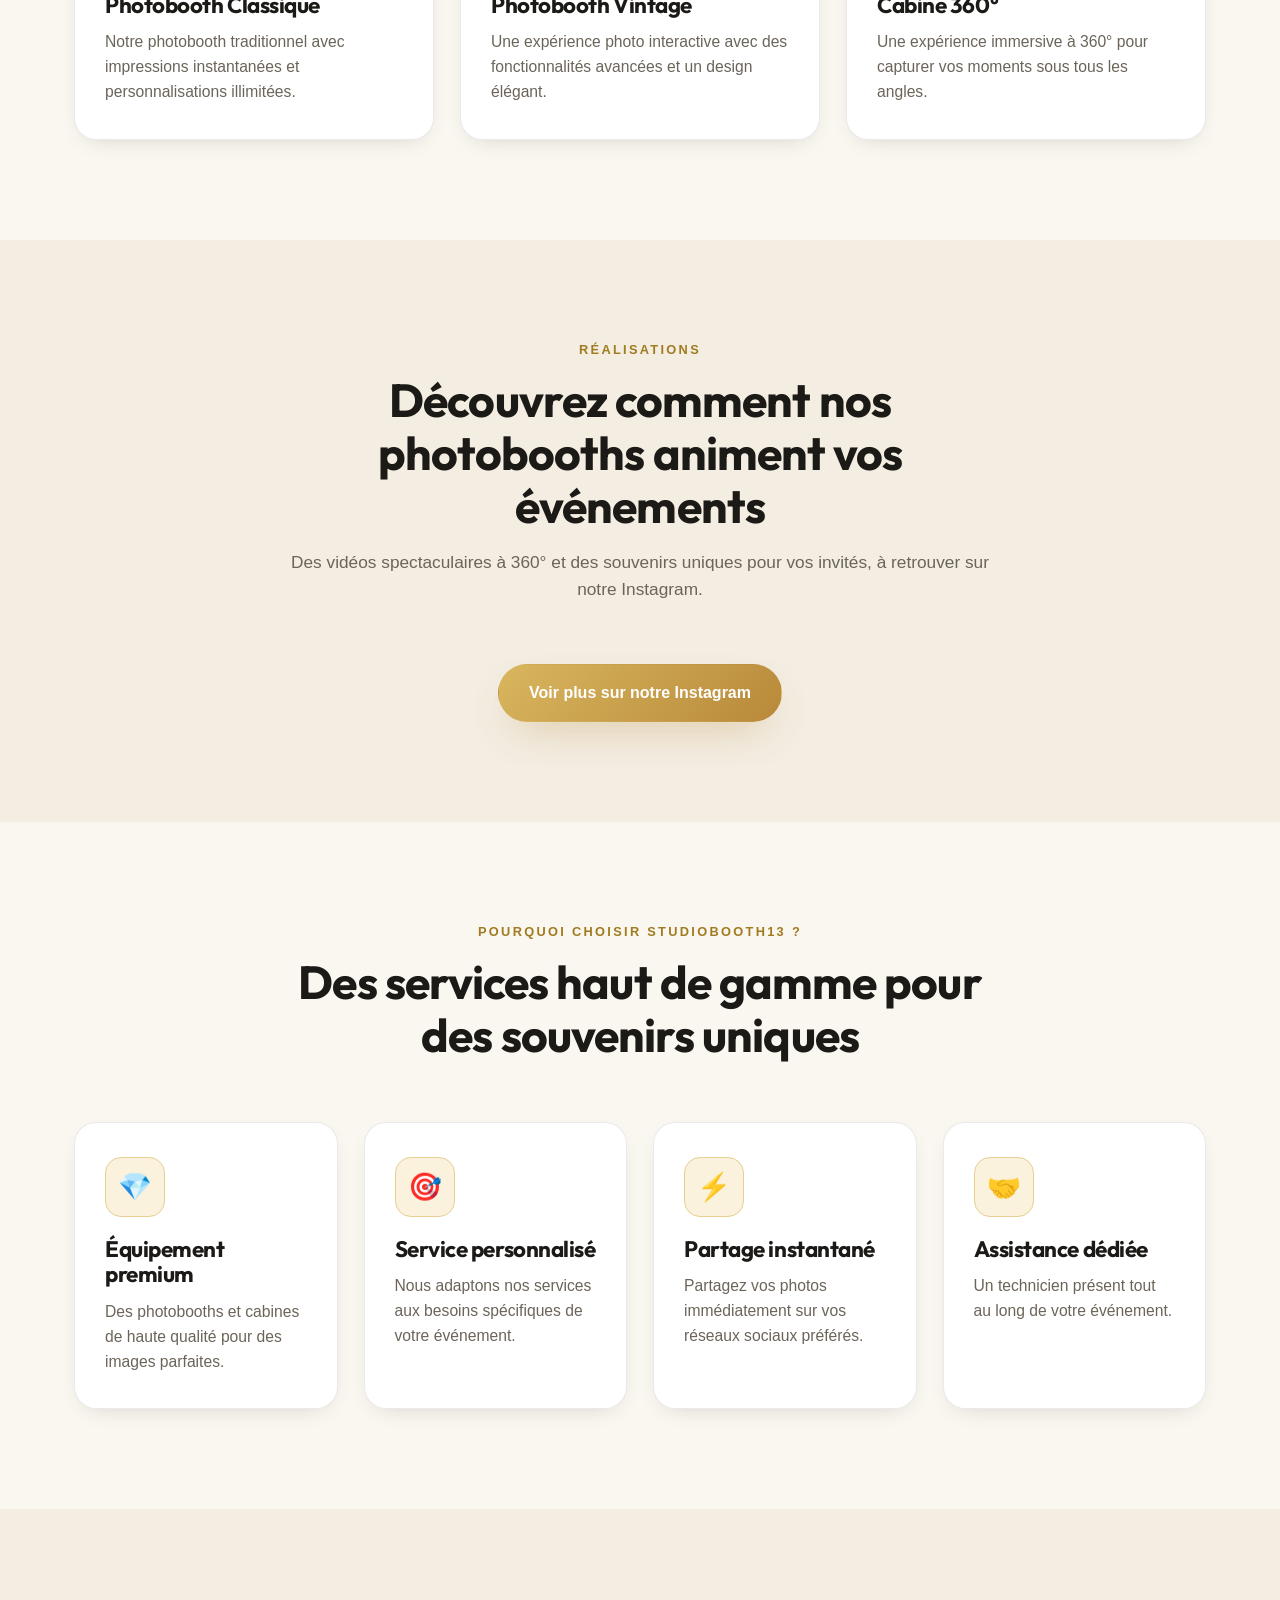
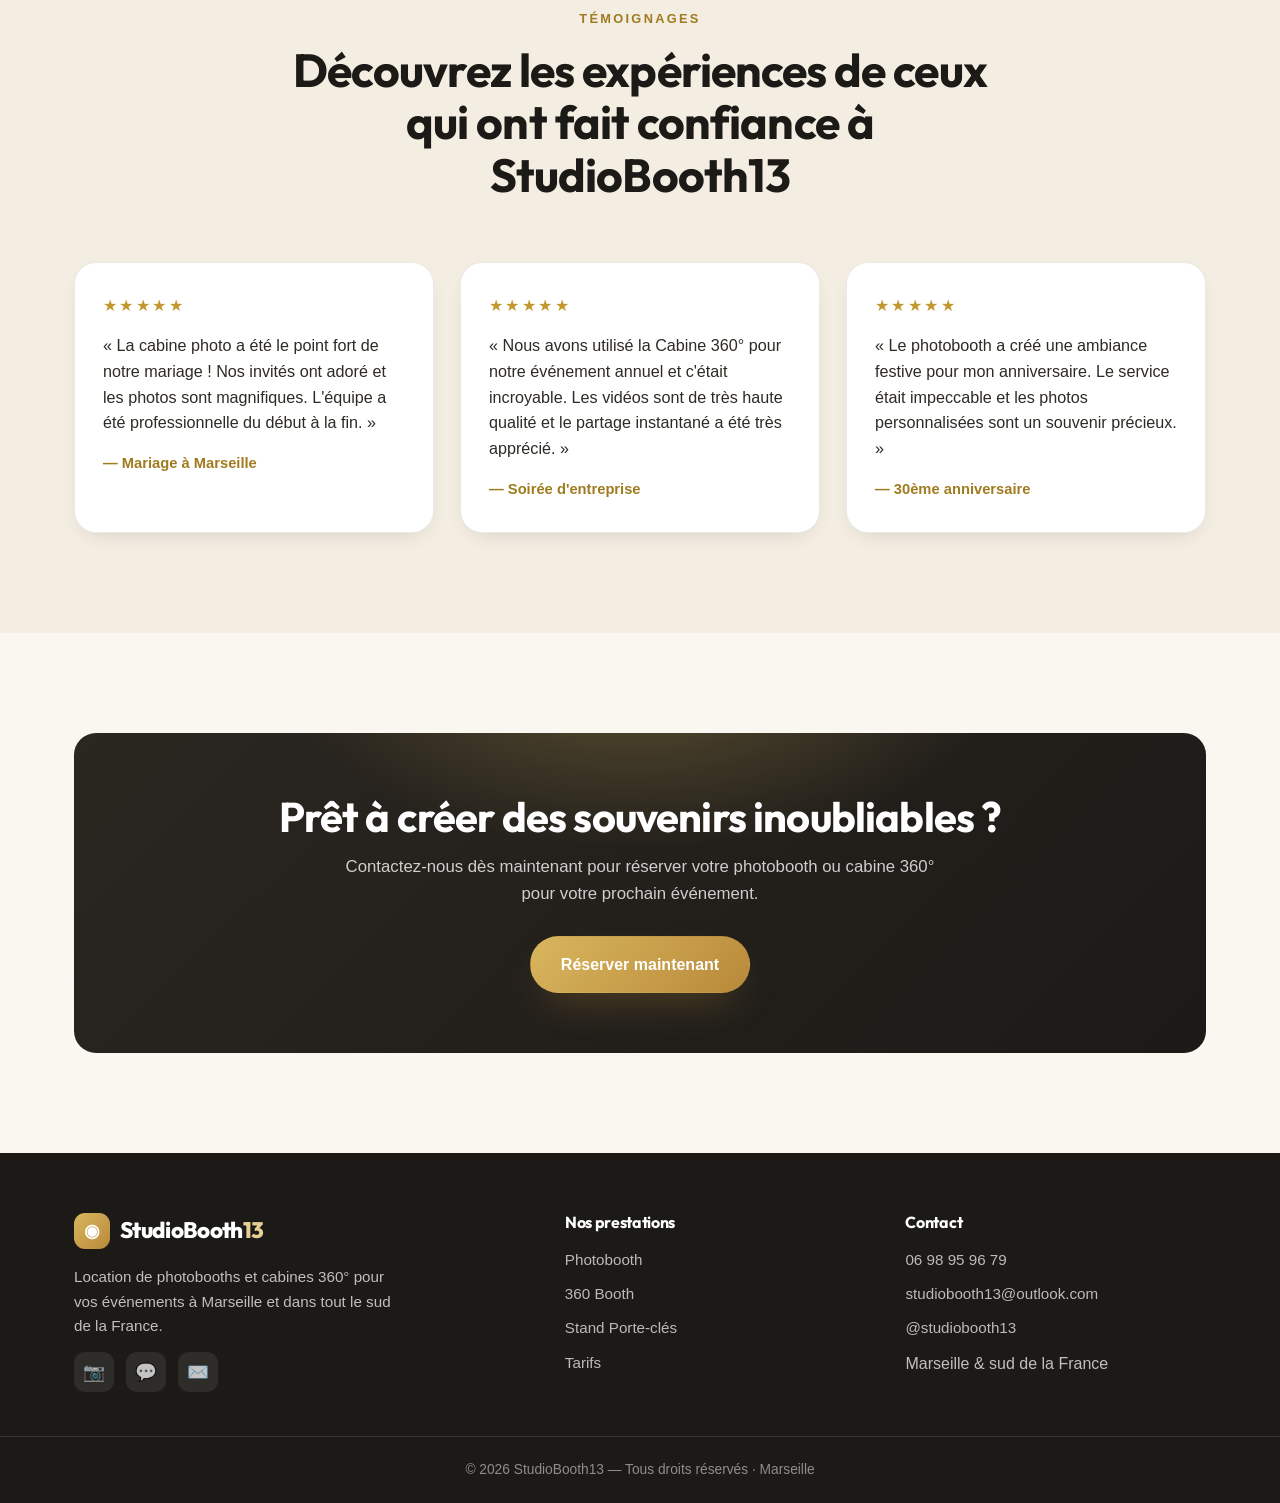
==== commit 977e0429: "Intègre logo (hero + favicon) et photos produits, supprime les espaces photo restants" ====
--- a/index.html
+++ b/index.html
@@ -16,7 +16,8 @@
   <link rel="preconnect" href="https://fonts.gstatic.com" crossorigin />
   <link href="https://fonts.googleapis.com/css2?family=Outfit:wght@500;600;700;800&display=swap" rel="stylesheet" />
   <link rel="stylesheet" href="styles.css" />
-  <link rel="icon" href="data:image/svg+xml,<svg xmlns='http://www.w3.org/2000/svg' viewBox='0 0 100 100'><text y='.9em' font-size='90'>📸</text></svg>" />
+  <link rel="icon" href="assets/logo.png" />
+  <link rel="apple-touch-icon" href="assets/logo.png" />
 </head>
 <body>
   <!-- HEADER -->
@@ -43,6 +44,7 @@
   <!-- HERO -->
   <section class="hero hero--center">
     <div class="container hero__inner">
+      <img src="assets/logo.png" alt="StudioBooth13" class="hero__logo" />
       <p class="hero__eyebrow">📍 Marseille &amp; tout le sud de la France</p>
       <h1 class="hero__title">Photobooths et Cabine <span class="gold-text">360°</span> pour vos événements</h1>
       <p class="hero__subtitle">Location de photobooth et cabine 360° pour vos événements. Disponible pour vos événements dans le sud de la France.</p>
@@ -80,17 +82,17 @@
       </div>
       <div class="grid grid--3">
         <article class="card">
-          <div class="product__img product__img--1"><span>Photobooth Classique</span></div>
+          <img class="product__photo" src="assets/photobooth-classique.jpg" alt="Photobooth Classique StudioBooth13" loading="lazy" />
           <h3 class="card__title">Photobooth Classique</h3>
           <p class="card__text">Notre photobooth traditionnel avec impressions instantanées et personnalisations illimitées.</p>
         </article>
         <article class="card">
-          <div class="product__img product__img--2"><span>Photobooth Vintage</span></div>
+          <img class="product__photo" src="assets/photobooth-vintage.jpg" alt="Photobooth Vintage StudioBooth13" loading="lazy" />
           <h3 class="card__title">Photobooth Vintage</h3>
           <p class="card__text">Une expérience photo interactive avec des fonctionnalités avancées et un design élégant.</p>
         </article>
         <article class="card">
-          <div class="product__img product__img--3"><span>Cabine 360°</span></div>
+          <img class="product__photo" src="assets/camera-360.jpg" alt="Cabine 360° StudioBooth13" loading="lazy" />
           <h3 class="card__title">Cabine 360°</h3>
           <p class="card__text">Une expérience immersive à 360° pour capturer vos moments sous tous les angles.</p>
         </article>
@@ -98,23 +100,16 @@
     </div>
   </section>
 
-  <!-- GALERIE -->
+  <!-- REALISATIONS / INSTAGRAM -->
   <section class="section section--tint">
     <div class="container">
       <div class="section__head">
         <p class="section__eyebrow">Réalisations</p>
-        <h2 class="section__title">Découvrez des exemples de nos réalisations</h2>
-      </div>
-      <div class="gallery__grid">
-        <div class="gallery__item gallery__item--1"><span>Photobooth Vintage StudioBooth13</span></div>
-        <div class="gallery__item gallery__item--2"><span>Des vidéos spectaculaires à 360°</span></div>
-        <div class="gallery__item gallery__item--3"><span>Photobooth Classique Blanc</span></div>
-        <div class="gallery__item gallery__item--4"><span>Animation d'événement</span></div>
-        <div class="gallery__item gallery__item--5"><span>Nos photobooths animent vos événements</span></div>
-        <div class="gallery__item gallery__item--6"><span>Souvenirs personnalisés</span></div>
+        <h2 class="section__title">Découvrez comment nos photobooths animent vos événements</h2>
+        <p class="section__lead">Des vidéos spectaculaires à 360° et des souvenirs uniques pour vos invités, à retrouver sur notre Instagram.</p>
       </div>
       <div class="gallery__cta">
-        <a href="https://instagram.com/studiobooth13" target="_blank" rel="noopener" class="btn btn--ghost">Voir plus de vidéos sur notre Instagram</a>
+        <a href="https://instagram.com/studiobooth13" target="_blank" rel="noopener" class="btn btn--primary">Voir plus sur notre Instagram</a>
       </div>
     </div>
   </section>
--- a/styles.css
+++ b/styles.css
@@ -247,6 +247,11 @@
 .product__img--1 { background: linear-gradient(135deg, #e7cf94, #c2982f); }
 .product__img--2 { background: linear-gradient(135deg, #d8c2a0, #8a6f4a); }
 .product__img--3 { background: linear-gradient(135deg, #f0d9a0, #b8893a); }
+
+/* Photos réelles (logo + visuels produits) */
+.hero__logo { height: 96px; width: auto; margin: 0 auto 26px; display: block; }
+.product__photo { width: 100%; height: 210px; object-fit: cover; border-radius: var(--radius-sm); margin-bottom: 22px; border: 1px solid var(--line); display: block; }
+.split__photo { width: 100%; height: 100%; min-height: 360px; object-fit: cover; border-radius: var(--radius); box-shadow: var(--shadow); display: block; }
 
 /* ===== Liste à puces dorées ===== */
 .checklist { display: grid; gap: 12px; }
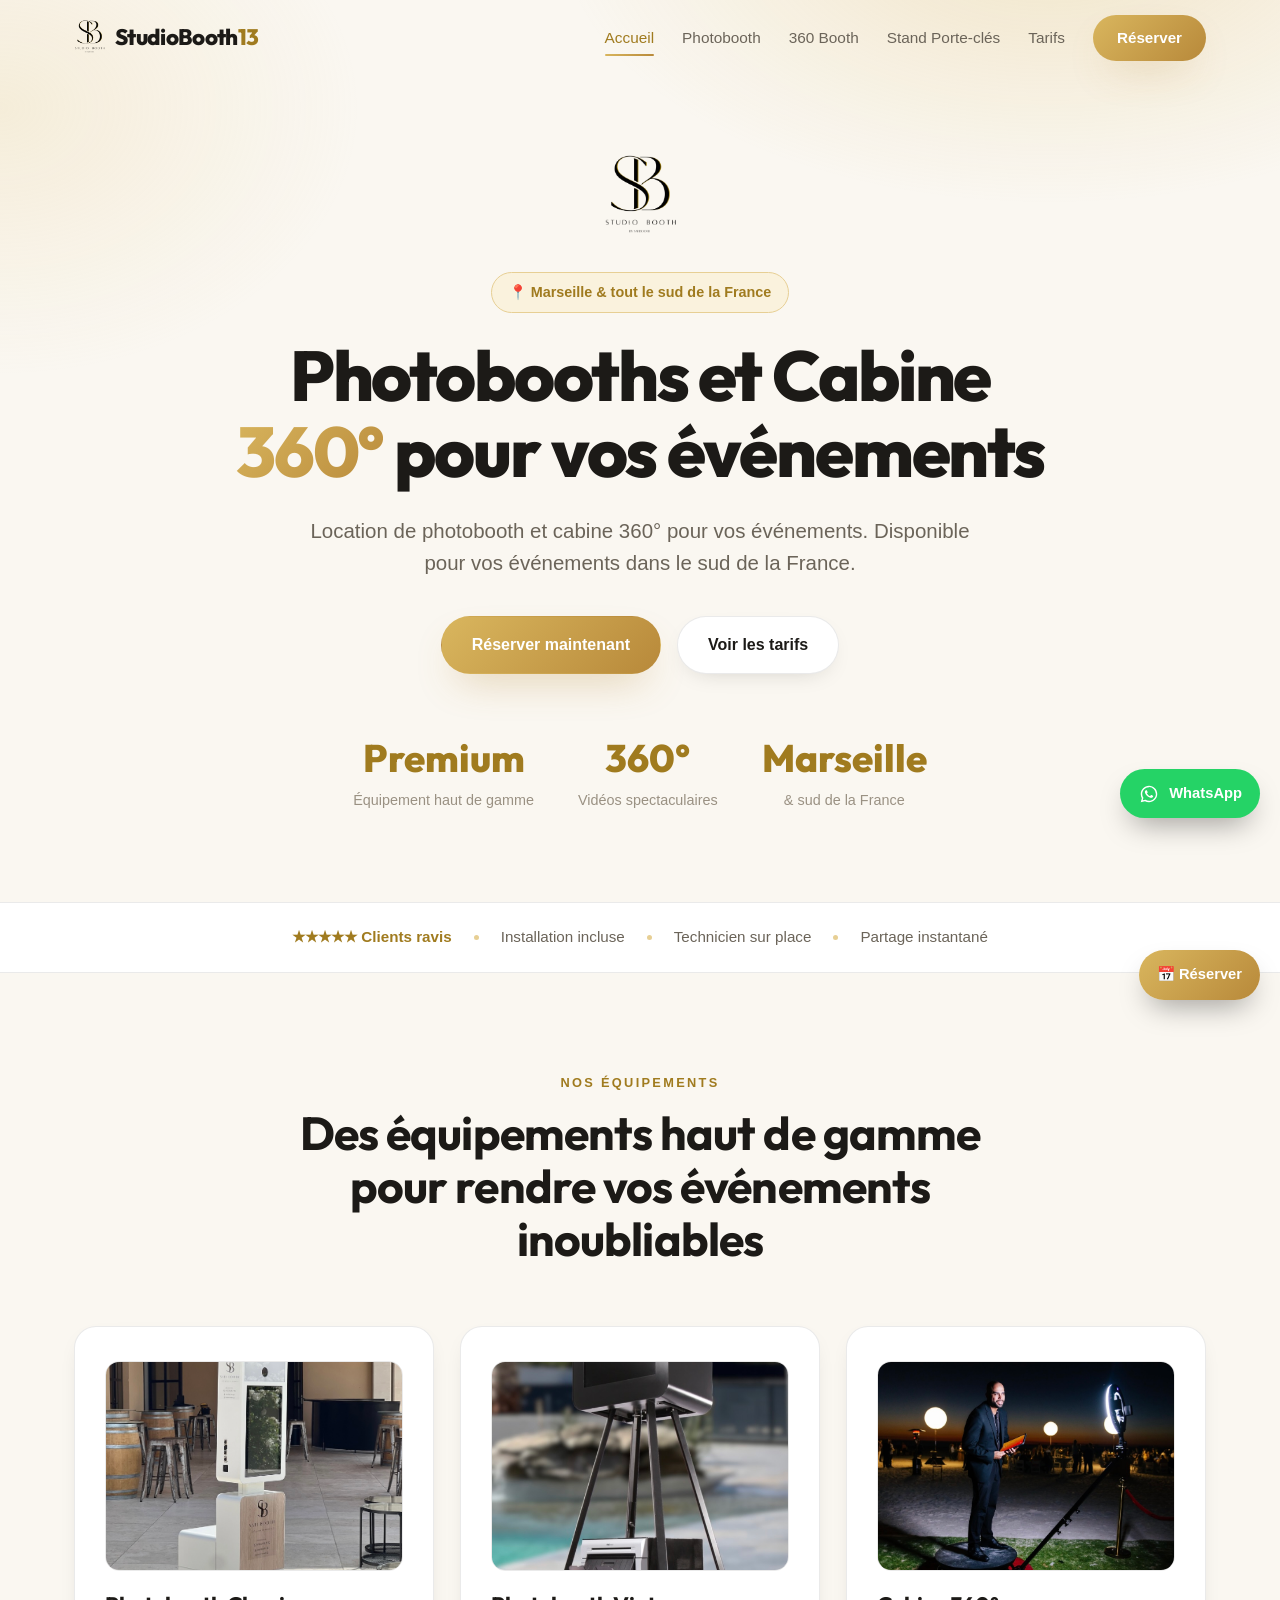
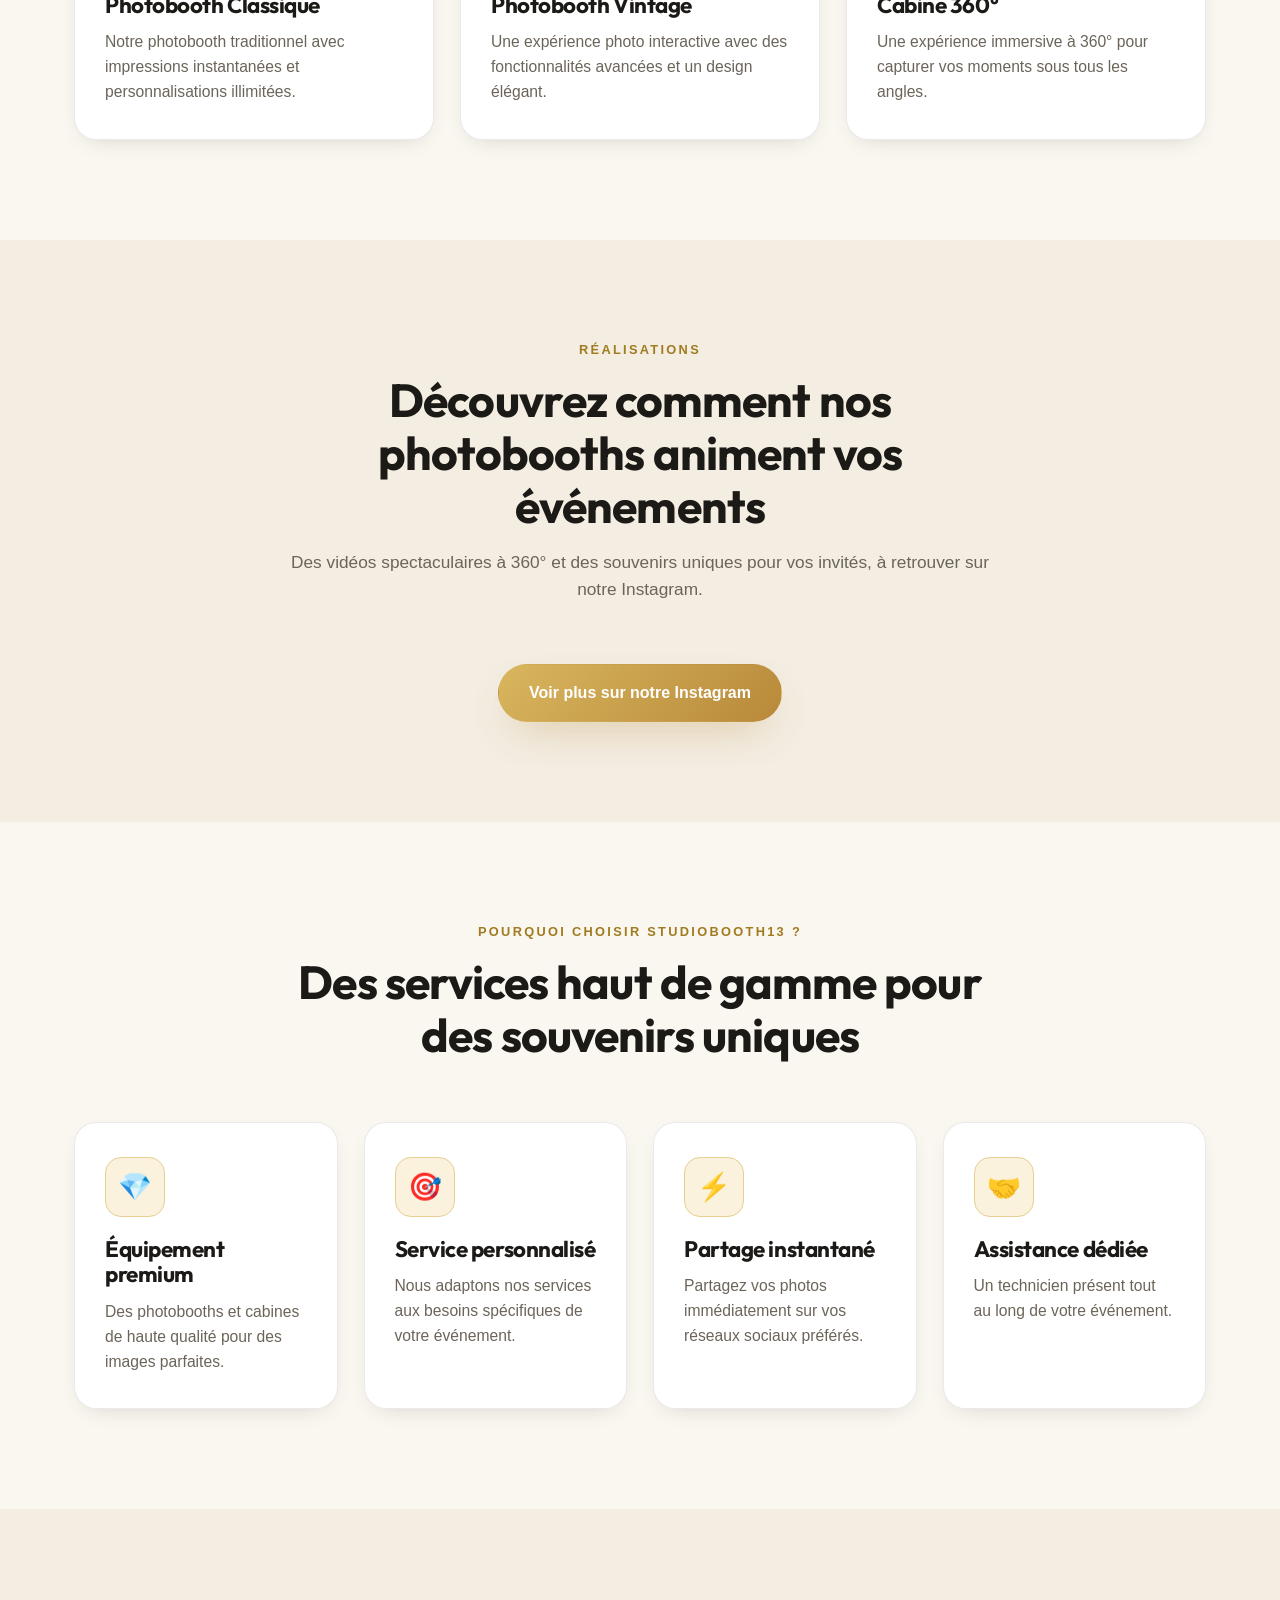
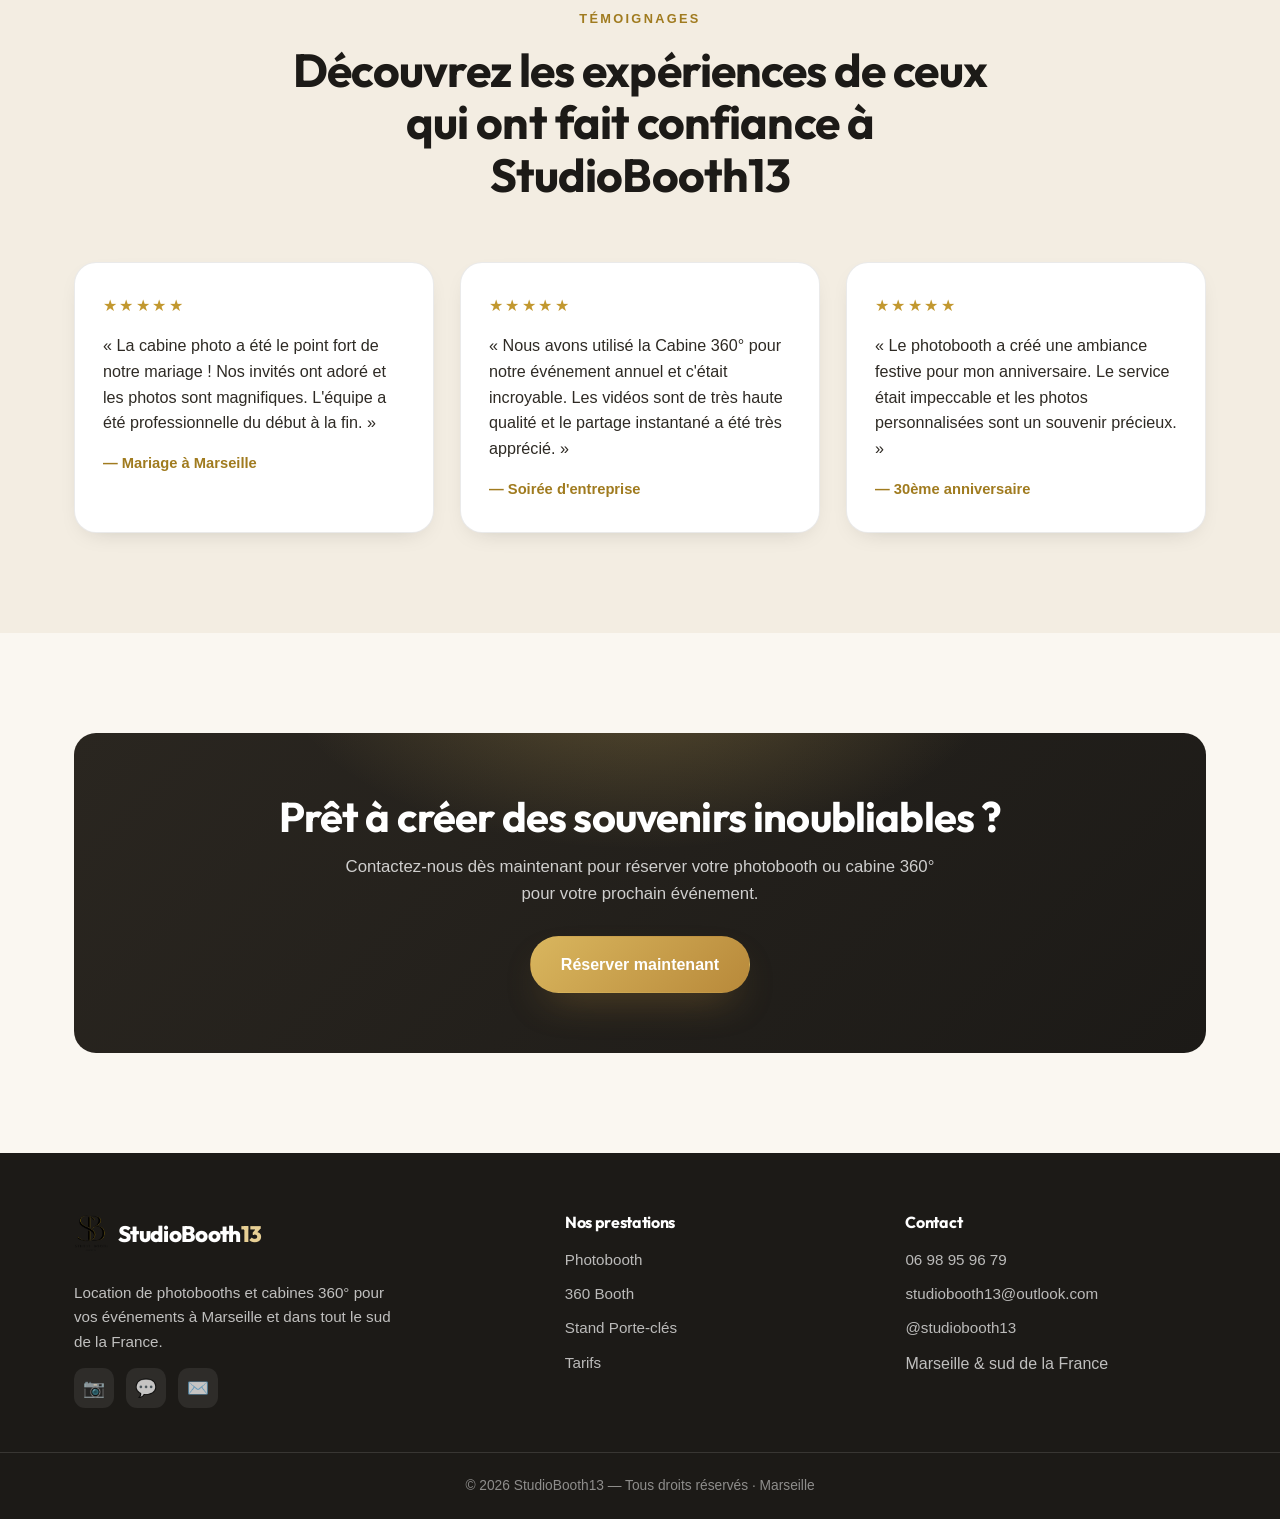
==== commit 87437c9e: "Remplace le pictogramme de marque par le logo dans l'en-tête et le footer" ====
--- a/index.html
+++ b/index.html
@@ -24,7 +24,7 @@
   <header class="header" id="header">
     <div class="container header__inner">
       <a href="index.html" class="brand" aria-label="StudioBooth13 accueil">
-        <span class="brand__mark">◉</span>
+        <img src="assets/logo.png" alt="StudioBooth13" class="brand__logo" />
         <span class="brand__name">StudioBooth<b>13</b></span>
       </a>
       <nav class="nav" id="nav">
@@ -189,7 +189,7 @@
     <div class="container footer__inner">
       <div class="footer__brand">
         <a href="index.html" class="brand">
-          <span class="brand__mark">◉</span>
+          <img src="assets/logo.png" alt="StudioBooth13" class="brand__logo" />
           <span class="brand__name">StudioBooth<b>13</b></span>
         </a>
         <p>Location de photobooths et cabines 360° pour vos événements à Marseille et dans tout le sud de la France.</p>
--- a/styles.css
+++ b/styles.css
@@ -115,15 +115,8 @@
 .header__inner { display: flex; align-items: center; justify-content: space-between; height: 76px; gap: 20px; }
 
 .brand { display: inline-flex; align-items: center; gap: 10px; font-family: var(--font-display); font-size: 1.4rem; font-weight: 800; letter-spacing: -0.03em; }
-.brand__mark {
-  width: 36px; height: 36px;
-  display: grid; place-items: center;
-  border-radius: 11px;
-  background: var(--grad-gold);
-  color: #fff;
-  font-size: 1.1rem;
-  box-shadow: var(--shadow-gold);
-}
+.brand__logo { height: 40px; width: auto; display: block; }
+.footer .brand__logo { height: 44px; }
 .brand__name { color: var(--ink); }
 .brand__name b { color: var(--gold-deep); font-weight: 800; }
 
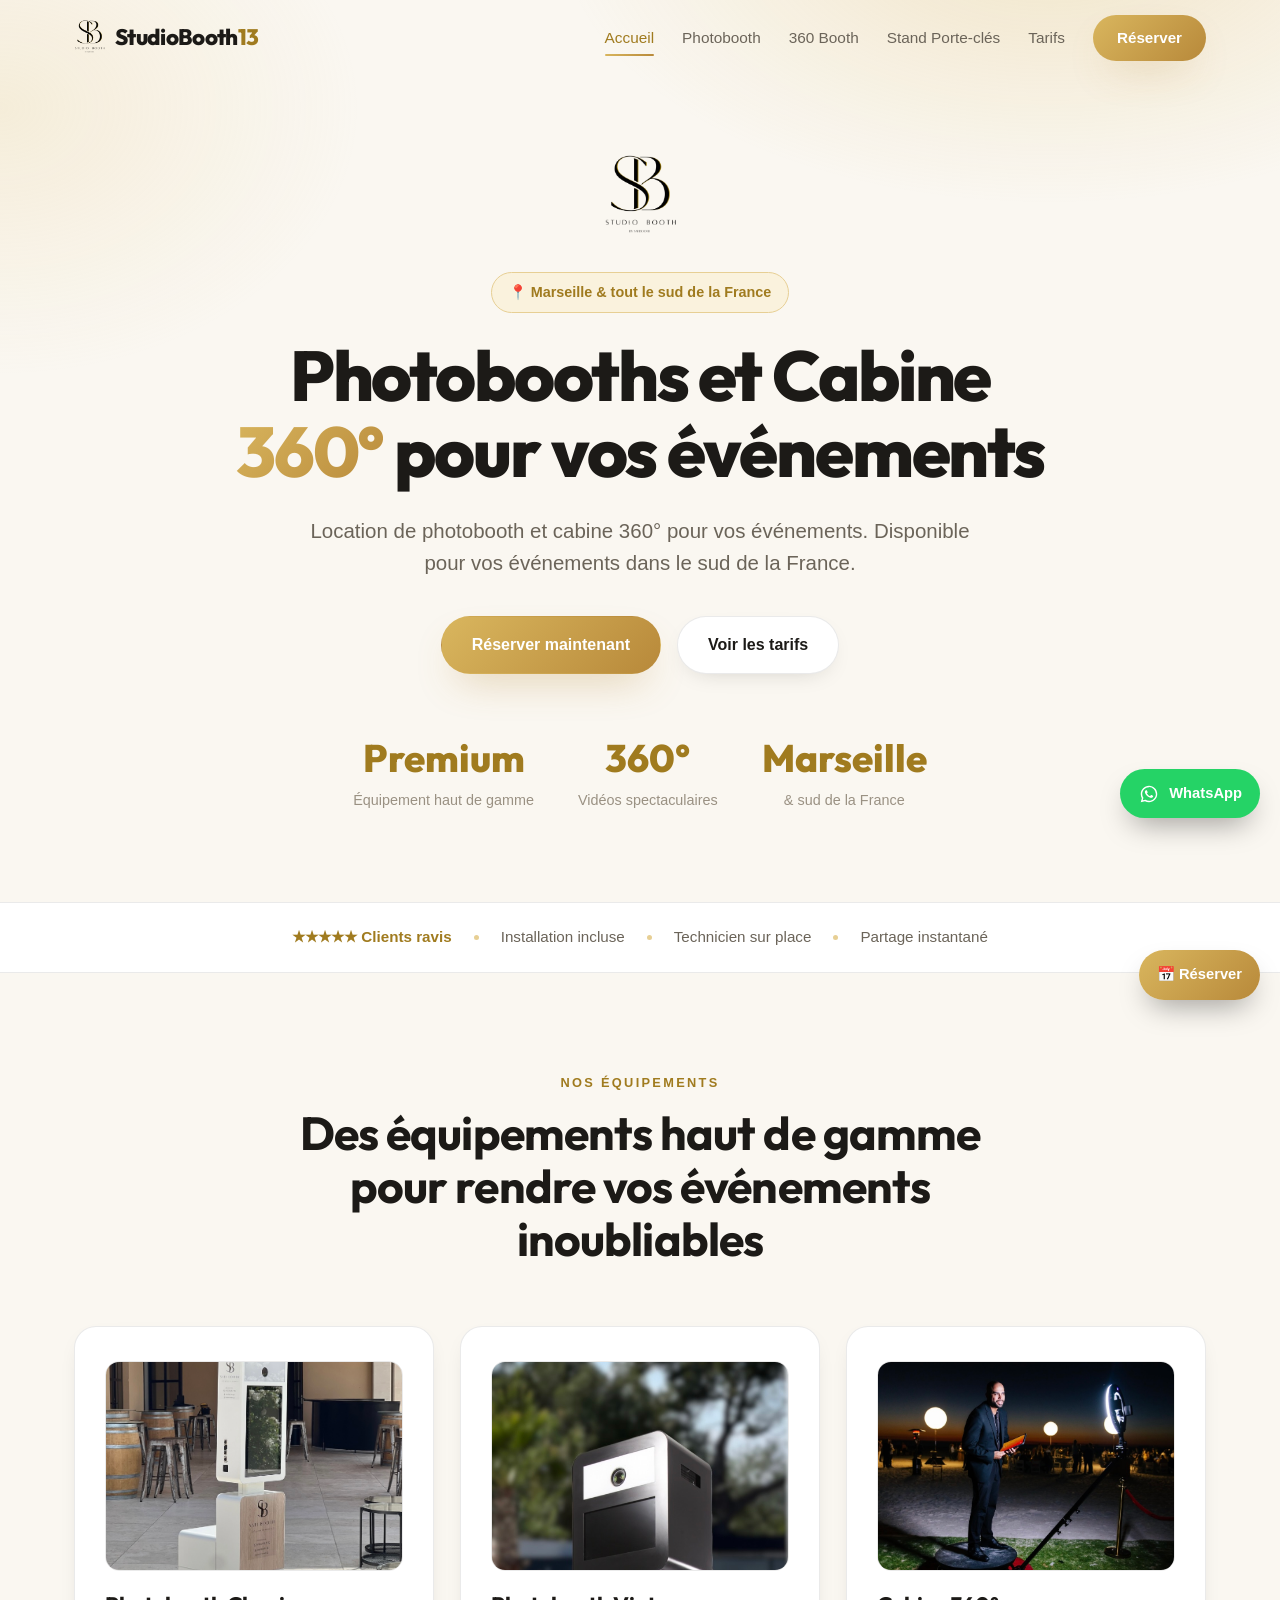
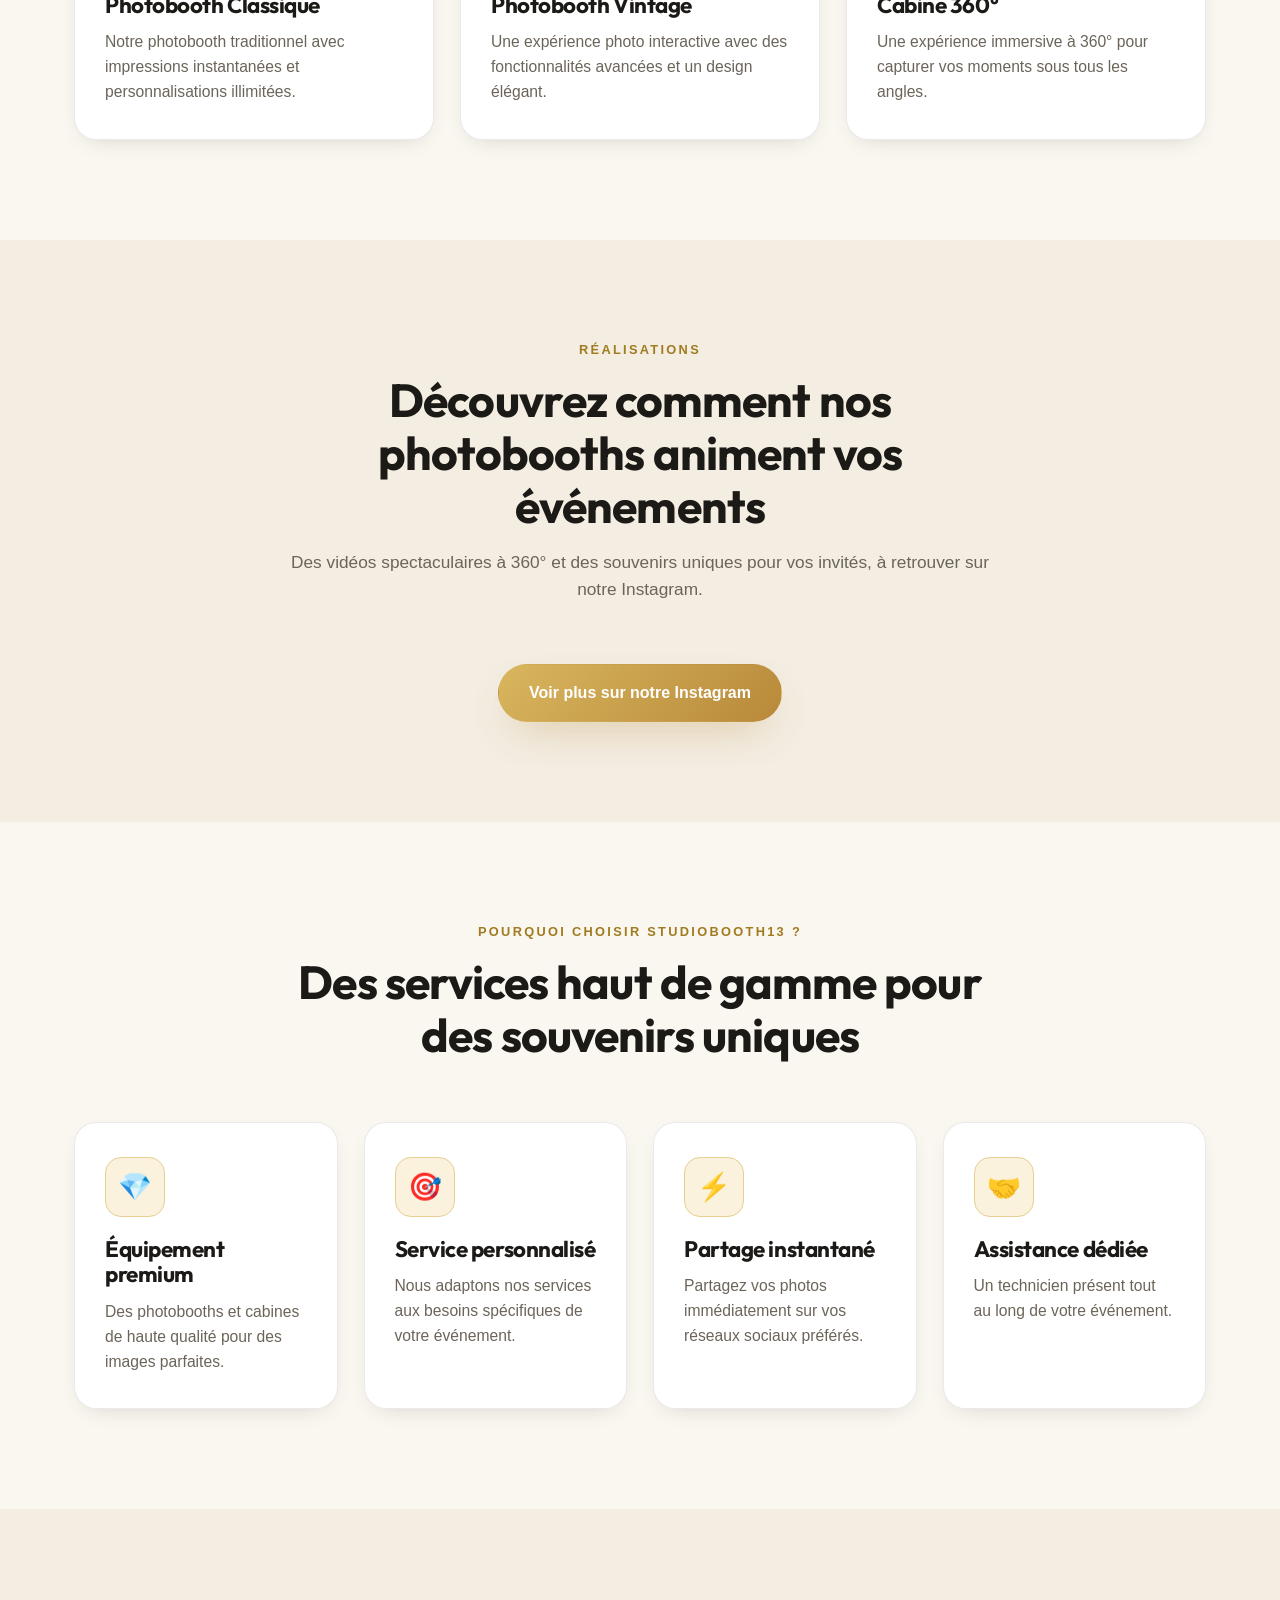
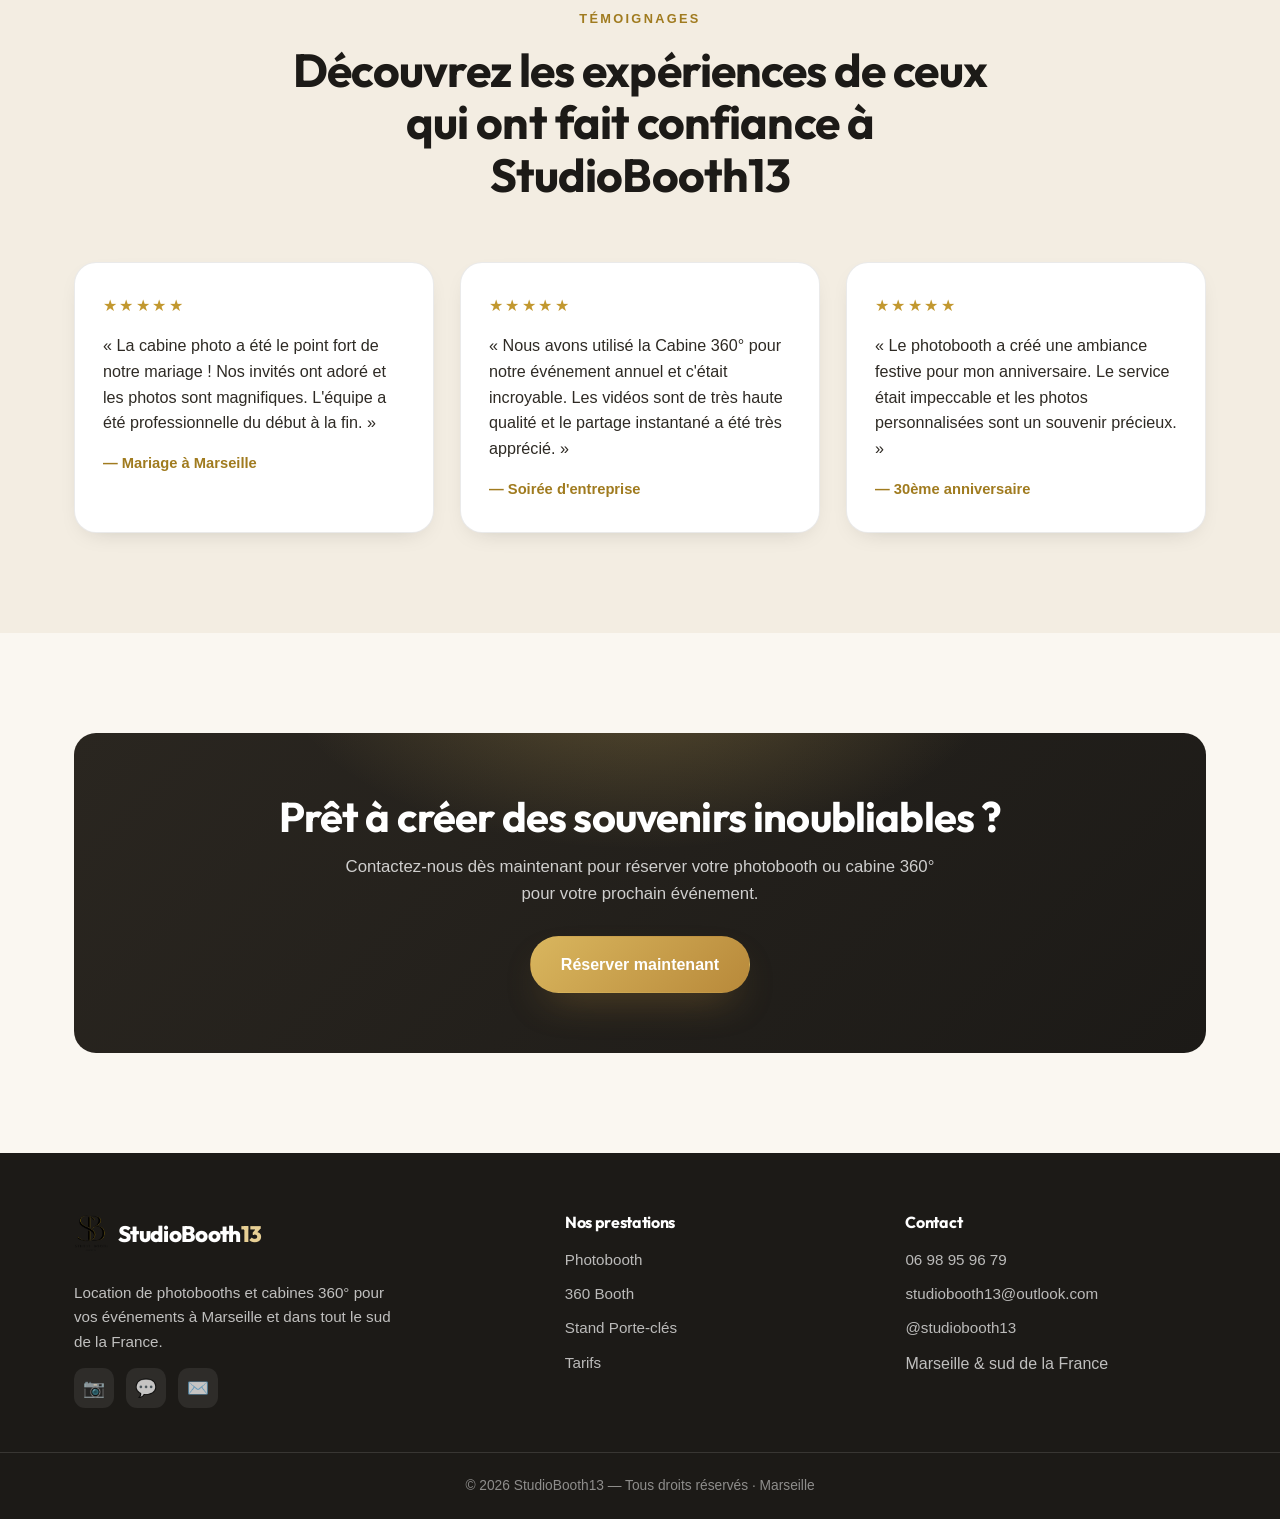
==== commit 06eba169: "Recadre la photo photobooth vintage vers le haut (object-position)" ====
--- a/index.html
+++ b/index.html
@@ -87,7 +87,7 @@
           <p class="card__text">Notre photobooth traditionnel avec impressions instantanées et personnalisations illimitées.</p>
         </article>
         <article class="card">
-          <img class="product__photo" src="assets/photobooth-vintage.jpg" alt="Photobooth Vintage StudioBooth13" loading="lazy" />
+          <img class="product__photo is-top" src="assets/photobooth-vintage.jpg" alt="Photobooth Vintage StudioBooth13" loading="lazy" />
           <h3 class="card__title">Photobooth Vintage</h3>
           <p class="card__text">Une expérience photo interactive avec des fonctionnalités avancées et un design élégant.</p>
         </article>
--- a/styles.css
+++ b/styles.css
@@ -245,6 +245,8 @@
 .hero__logo { height: 96px; width: auto; margin: 0 auto 26px; display: block; }
 .product__photo { width: 100%; height: 210px; object-fit: cover; border-radius: var(--radius-sm); margin-bottom: 22px; border: 1px solid var(--line); display: block; }
 .split__photo { width: 100%; height: 100%; min-height: 360px; object-fit: cover; border-radius: var(--radius); box-shadow: var(--shadow); display: block; }
+/* Recadrage : afficher le haut de l'image (ex. photobooth vintage en portrait) */
+.product__photo.is-top, .split__photo.is-top { object-position: center 18%; }
 
 /* ===== Liste à puces dorées ===== */
 .checklist { display: grid; gap: 12px; }
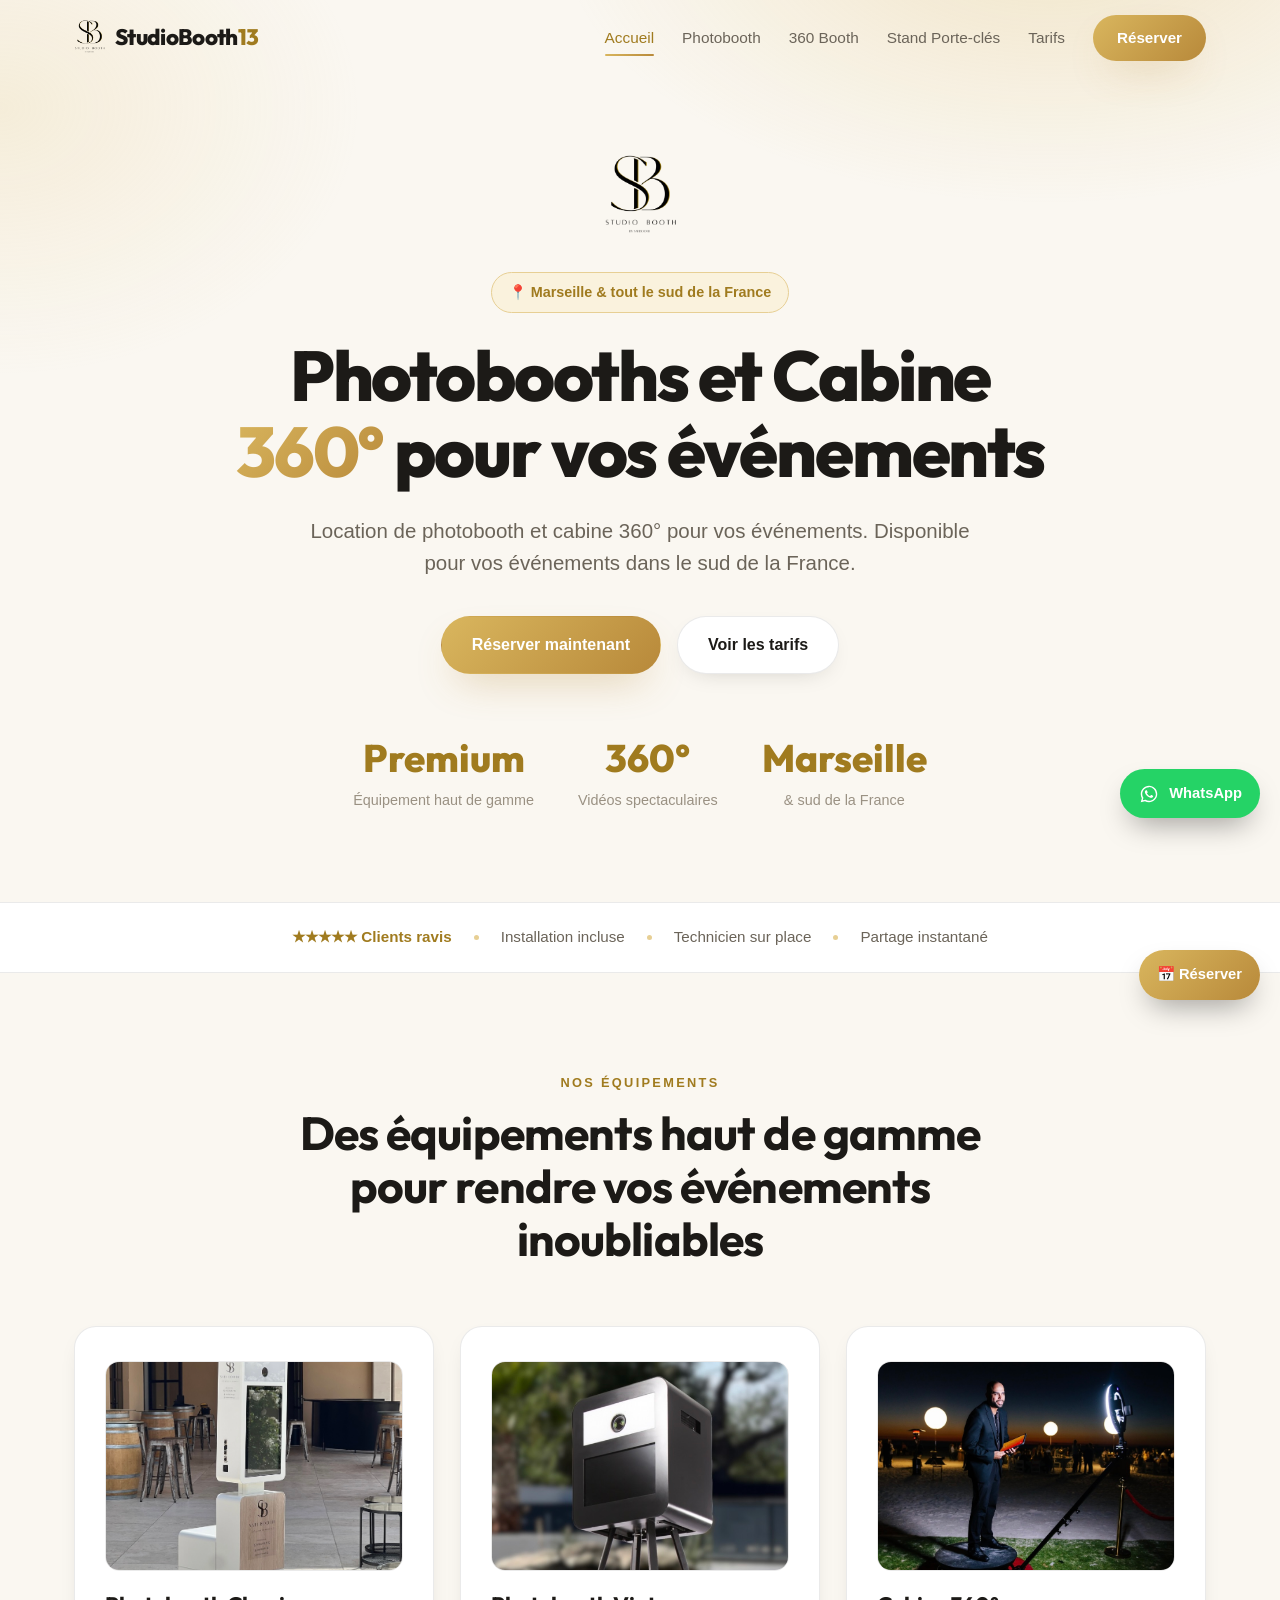
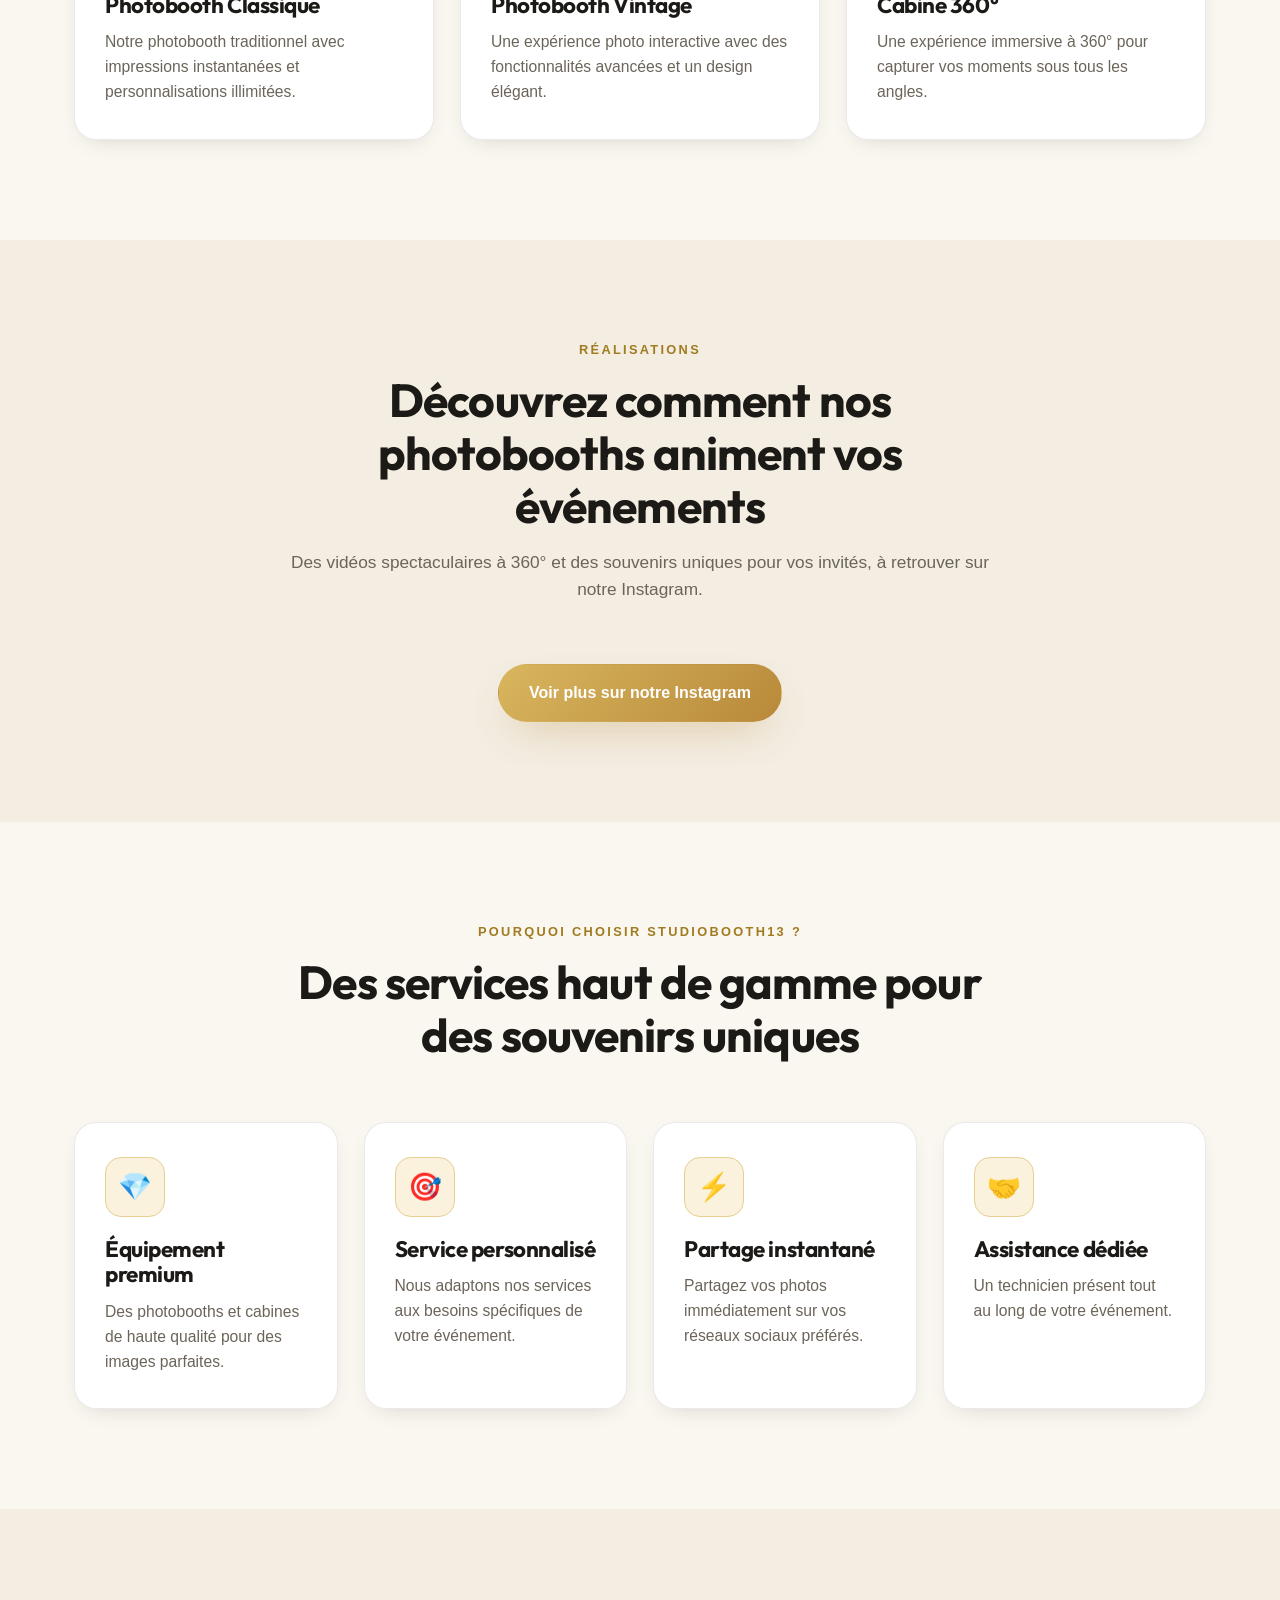
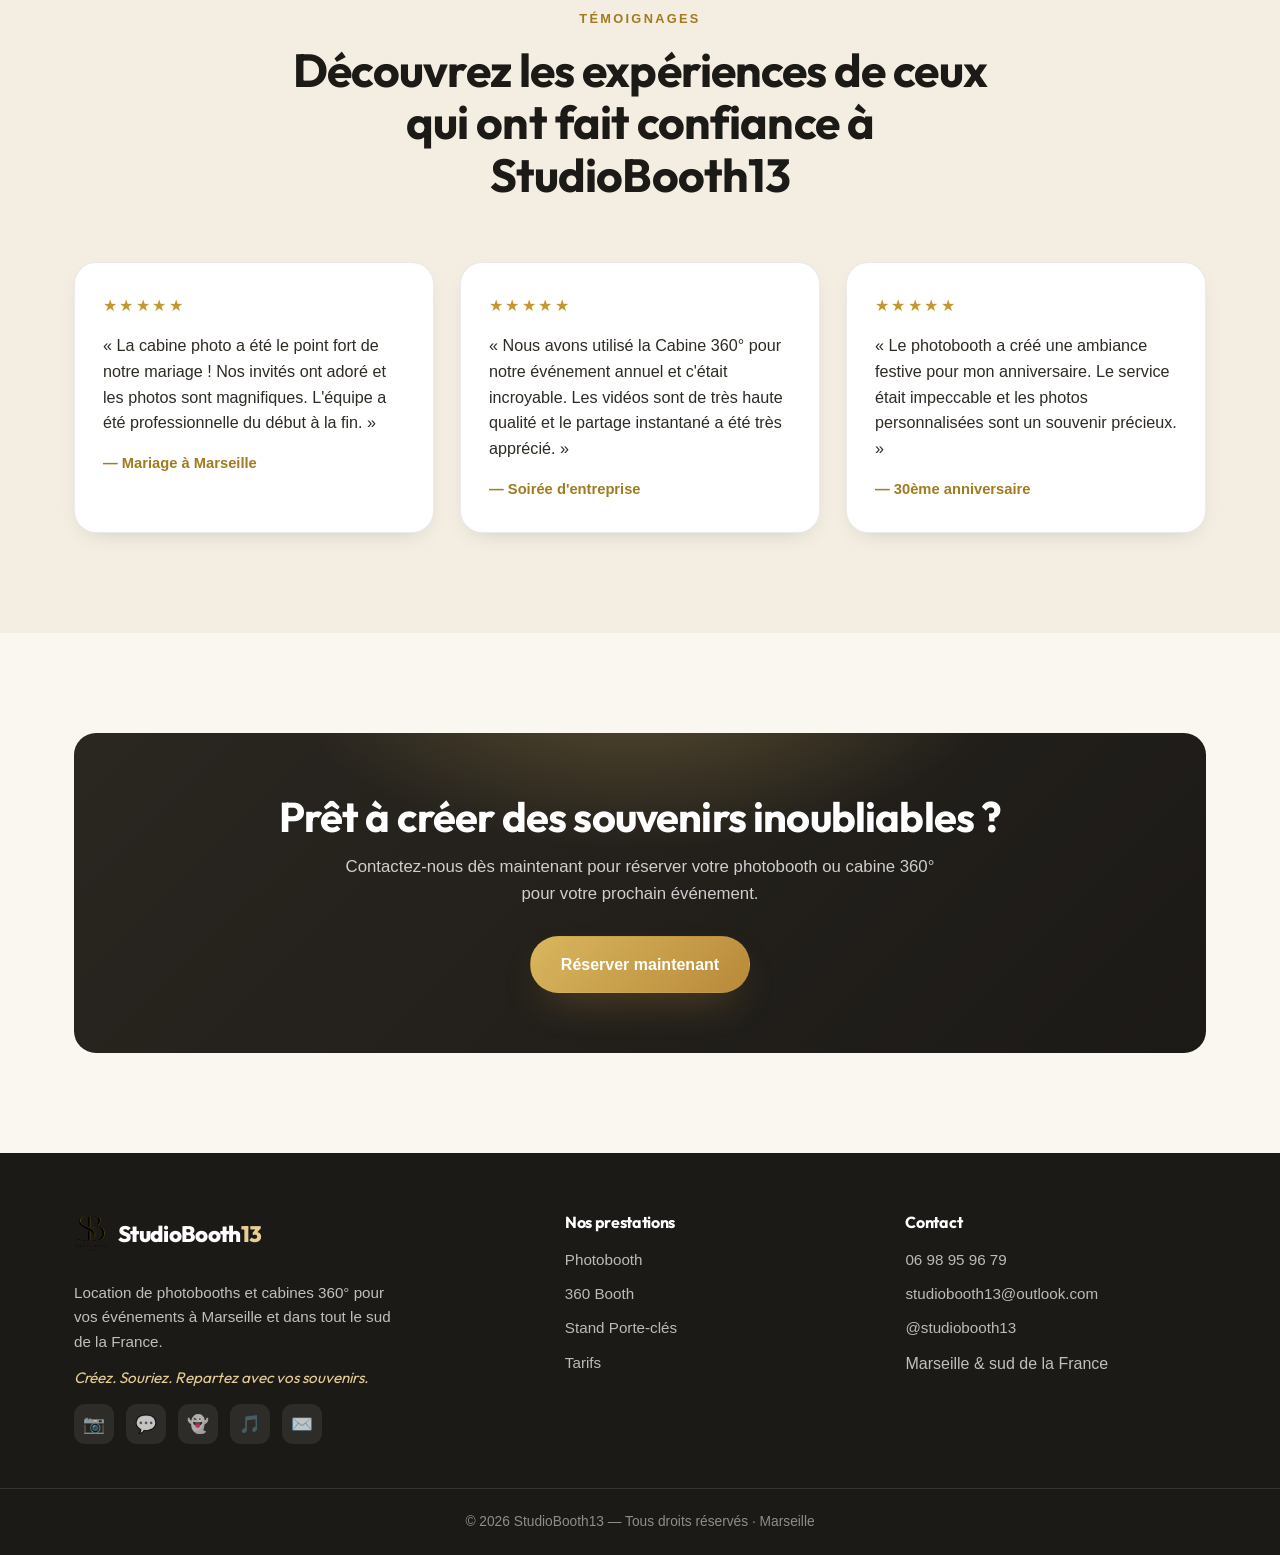
==== commit 99c8c0b8: "Intègre les 5 affiches, le Photobooth Miroir (formules illimitées), le nuancier porte-clés, options " ====
--- a/index.html
+++ b/index.html
@@ -193,9 +193,12 @@
           <span class="brand__name">StudioBooth<b>13</b></span>
         </a>
         <p>Location de photobooths et cabines 360° pour vos événements à Marseille et dans tout le sud de la France.</p>
+        <p class="footer__tagline">Créez. Souriez. Repartez avec vos souvenirs.</p>
         <div class="footer__socials">
           <a href="https://instagram.com/studiobooth13" target="_blank" rel="noopener" aria-label="Instagram">📷</a>
           <a href="https://wa.me/33698959679" target="_blank" rel="noopener" aria-label="WhatsApp">💬</a>
+          <a href="https://www.snapchat.com/add/studiobooth13" target="_blank" rel="noopener" aria-label="Snapchat">👻</a>
+          <a href="https://www.tiktok.com/@studiobooth13" target="_blank" rel="noopener" aria-label="TikTok">🎵</a>
           <a href="mailto:studiobooth13@outlook.com" aria-label="Email">✉️</a>
         </div>
       </div>
--- a/styles.css
+++ b/styles.css
@@ -246,7 +246,7 @@
 .product__photo { width: 100%; height: 210px; object-fit: cover; border-radius: var(--radius-sm); margin-bottom: 22px; border: 1px solid var(--line); display: block; }
 .split__photo { width: 100%; height: 100%; min-height: 360px; object-fit: cover; border-radius: var(--radius); box-shadow: var(--shadow); display: block; }
 /* Recadrage : afficher le haut de l'image (ex. photobooth vintage en portrait) */
-.product__photo.is-top, .split__photo.is-top { object-position: center 18%; }
+.product__photo.is-top, .split__photo.is-top { object-position: center 28%; }
 
 /* ===== Liste à puces dorées ===== */
 .checklist { display: grid; gap: 12px; }
@@ -307,6 +307,7 @@
 .pricing-group__head { max-width: 760px; margin: 0 auto 34px; text-align: center; }
 .pricing-group__head h3 { font-size: clamp(1.5rem, 3vw, 2rem); margin-bottom: 10px; }
 .pricing-group__head p { color: var(--muted); }
+.group-tag { display: inline-block; margin-bottom: 12px; background: var(--grad-gold); color: #fff; font-weight: 700; font-size: 0.78rem; letter-spacing: 0.04em; padding: 6px 15px; border-radius: 999px; }
 .plan { background: var(--surface); border: 1px solid var(--line); border-radius: var(--radius); padding: 36px 30px; display: flex; flex-direction: column; position: relative; box-shadow: var(--shadow-sm); transition: transform 0.35s var(--ease), box-shadow 0.35s; }
 .plan:hover { transform: translateY(-6px); box-shadow: var(--shadow); }
 .plan--featured { border-color: var(--gold-soft); box-shadow: var(--shadow-gold); }
@@ -391,6 +392,7 @@
 .footer .brand__name { color: #fff; }
 .footer .brand__name b { color: var(--gold-soft); }
 .footer__brand p { margin-top: 16px; max-width: 320px; font-size: 0.95rem; }
+.footer__tagline { font-family: var(--font-display); font-style: italic; color: var(--gold-soft) !important; margin-top: 12px !important; }
 .footer__col h4 { color: #fff; font-size: 1rem; margin-bottom: 16px; }
 .footer__col a, .footer__col li { color: rgba(255,255,255,0.7); font-size: 0.95rem; display: block; margin-bottom: 10px; transition: color 0.2s; }
 .footer__col a:hover { color: var(--gold-soft); }
@@ -415,6 +417,28 @@
 .fab--reveal { transform: translateY(120px); }
 .fab--reveal.is-visible { transform: translateY(0); }
 
+/* ===== Affiches / visuels d'information ===== */
+.affiche { display: block; width: 100%; max-width: 680px; margin: 0 auto; border-radius: var(--radius); box-shadow: var(--shadow); border: 1px solid var(--line); }
+.affiche-grid { display: grid; grid-template-columns: repeat(3, 1fr); gap: 24px; align-items: start; }
+.affiche-grid .affiche { max-width: none; }
+
+/* ===== Encart d'information (ex. miroir) ===== */
+.note-card { display: flex; gap: 16px; align-items: center; background: var(--gold-pale); border: 1px solid var(--gold-soft); border-radius: var(--radius); padding: 20px 26px; max-width: 780px; margin: 36px auto 0; }
+.note-card__icon { font-size: 1.7rem; flex: none; }
+.note-card p { color: var(--ink-2); margin: 0; font-size: 0.98rem; }
+.note-card strong { color: var(--gold-deep); }
+
+/* ===== Nuancier porte-clés ===== */
+.colors-grid { display: grid; grid-template-columns: repeat(3, 1fr); gap: 22px; }
+.color-card { background: var(--surface); border: 1px solid var(--line); border-radius: var(--radius); padding: 28px; text-align: center; box-shadow: var(--shadow-sm); transition: transform 0.3s var(--ease); }
+.color-card:hover { transform: translateY(-6px); }
+.color-swatch { width: 64px; height: 64px; border-radius: 50%; margin: 0 auto 16px; border: 3px solid #fff; box-shadow: 0 8px 18px -6px rgba(0,0,0,0.45); }
+.color-swatch--marron { background: #7b4a2b; }
+.color-swatch--gris { background: #6f7177; }
+.color-swatch--noir { background: #1c1a17; }
+.color-card h4 { font-size: 1.1rem; margin-bottom: 6px; }
+.color-card p { color: var(--muted); font-size: 0.92rem; }
+
 /* ===== Reveal ===== */
 [data-reveal] { opacity: 0; transform: translateY(26px); transition: opacity 0.7s var(--ease), transform 0.7s var(--ease); }
 [data-reveal].is-visible { opacity: 1; transform: none; }
@@ -422,6 +446,9 @@
 /* ===== Responsive ===== */
 @media (max-width: 980px) {
   .grid--3, .grid--4 { grid-template-columns: repeat(2, 1fr); }
+  .affiche-grid { grid-template-columns: 1fr; }
+  .colors-grid { grid-template-columns: repeat(3, 1fr); }
+  .note-card { flex-direction: column; text-align: center; }
   .steps__list--3, .steps__list--4 { grid-template-columns: repeat(2, 1fr); }
   .options-grid { grid-template-columns: repeat(2, 1fr); }
   .split { grid-template-columns: 1fr; gap: 36px; }
@@ -446,6 +473,7 @@
   .nav__toggle { display: flex; }
   .section { padding: 70px 0; }
   .grid--2, .grid--3, .grid--4 { grid-template-columns: 1fr; max-width: 440px; margin-inline: auto; }
+  .colors-grid { grid-template-columns: 1fr; max-width: 360px; margin-inline: auto; }
   .steps__list--3, .steps__list--4 { grid-template-columns: 1fr; max-width: 440px; margin-inline: auto; }
   .options-grid { grid-template-columns: 1fr; }
   .included-banner .checklist { grid-template-columns: 1fr; }
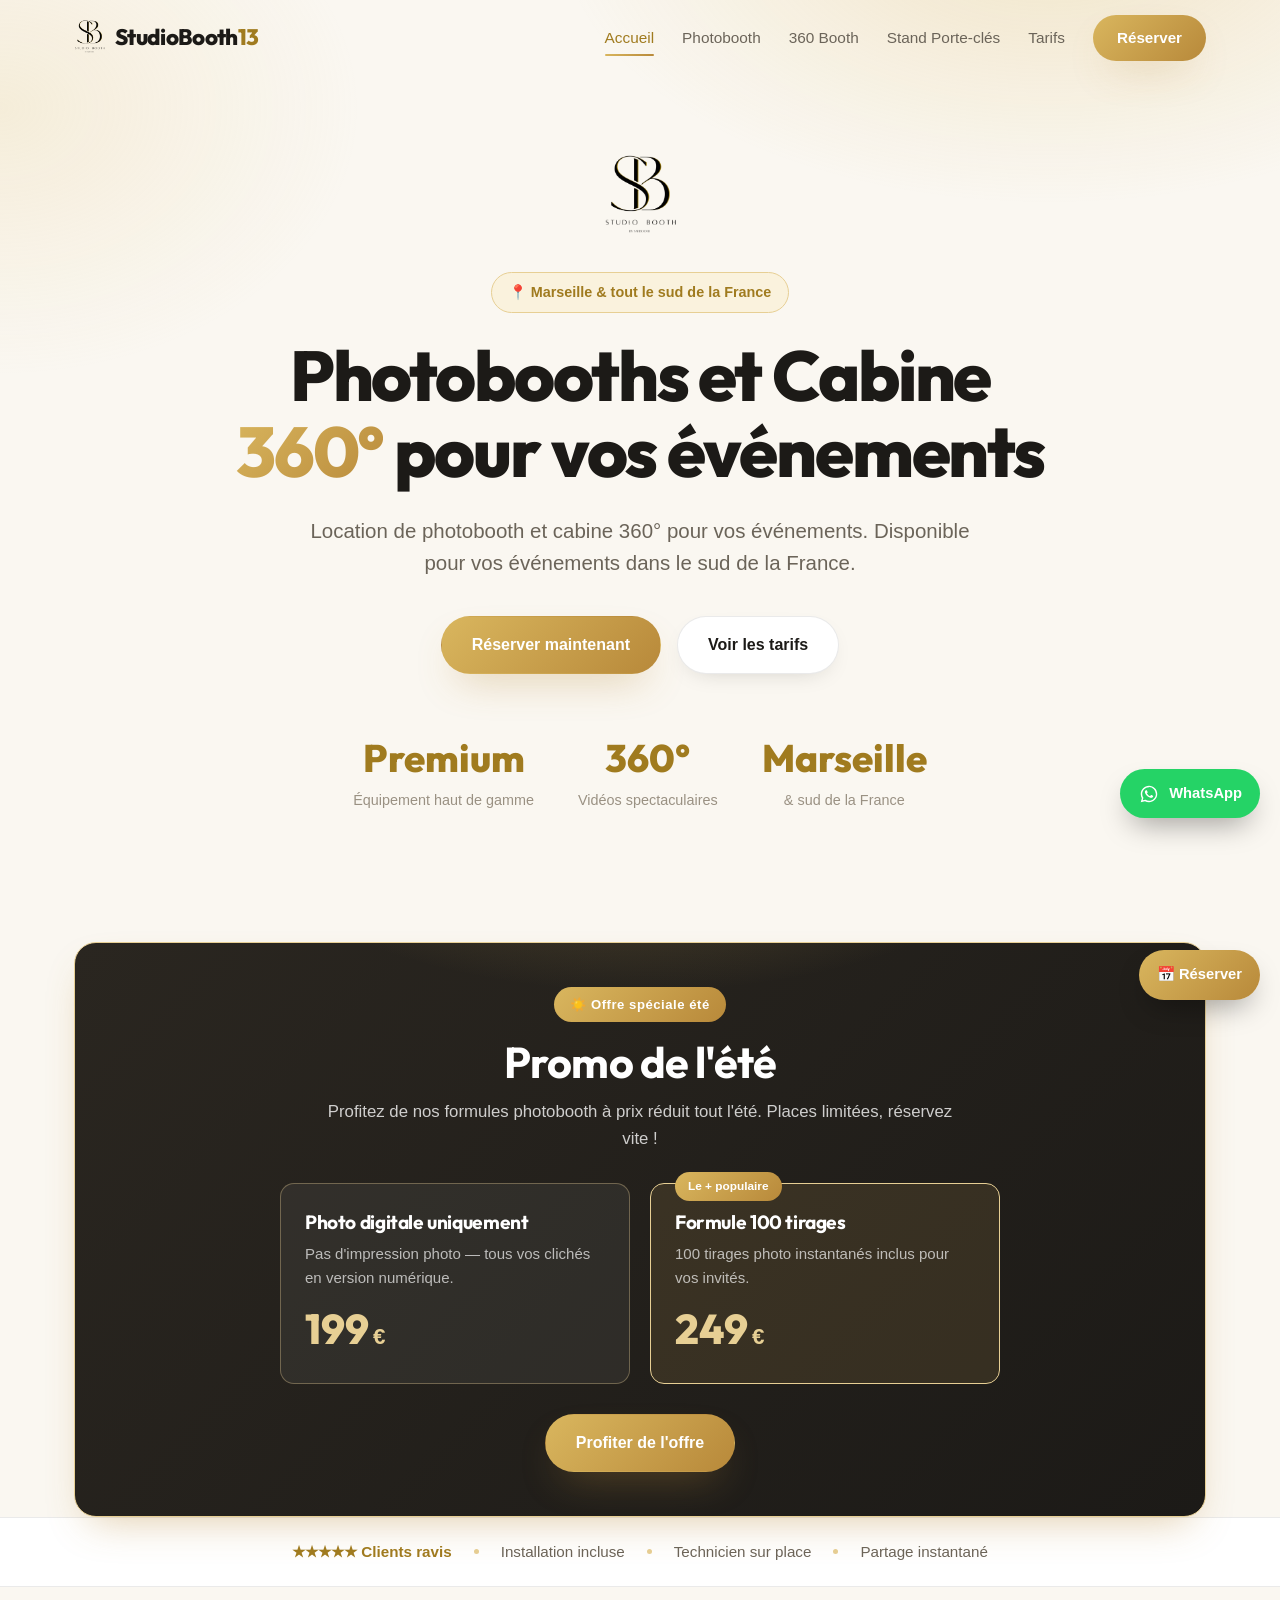
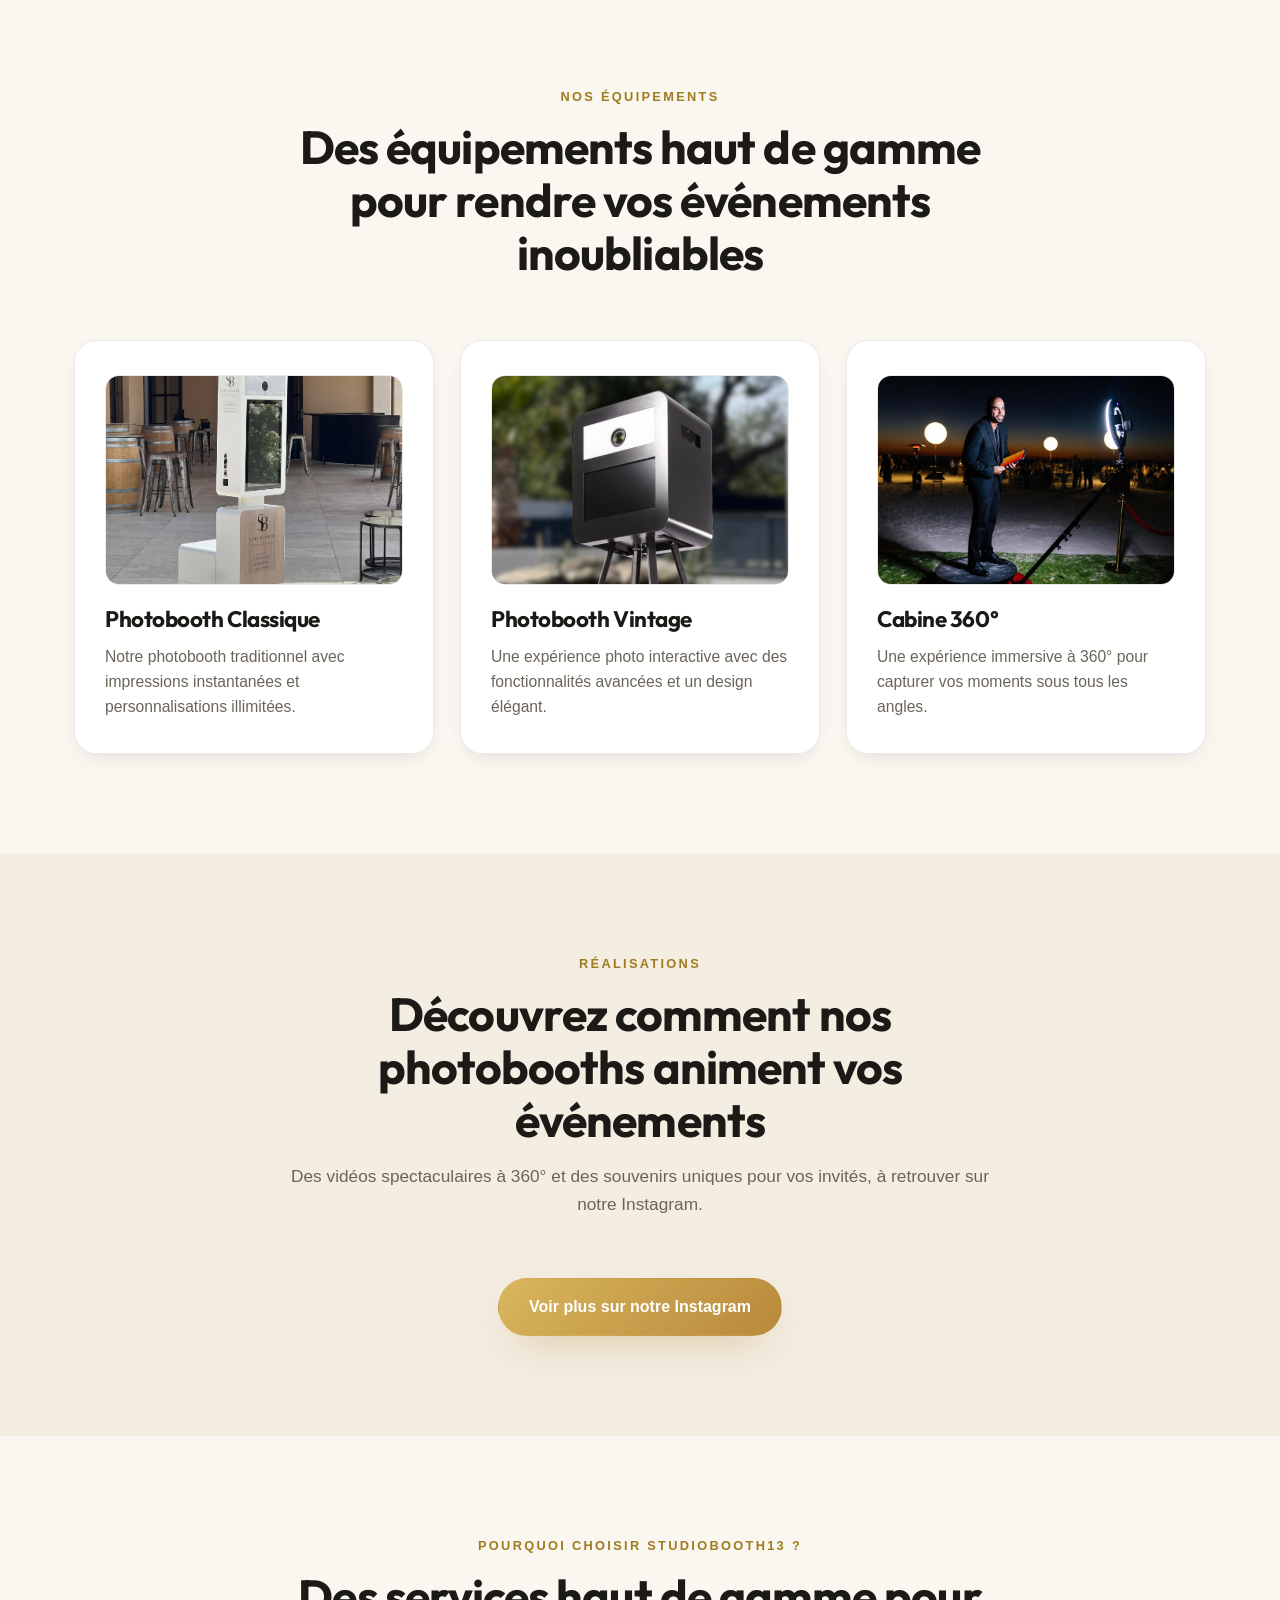
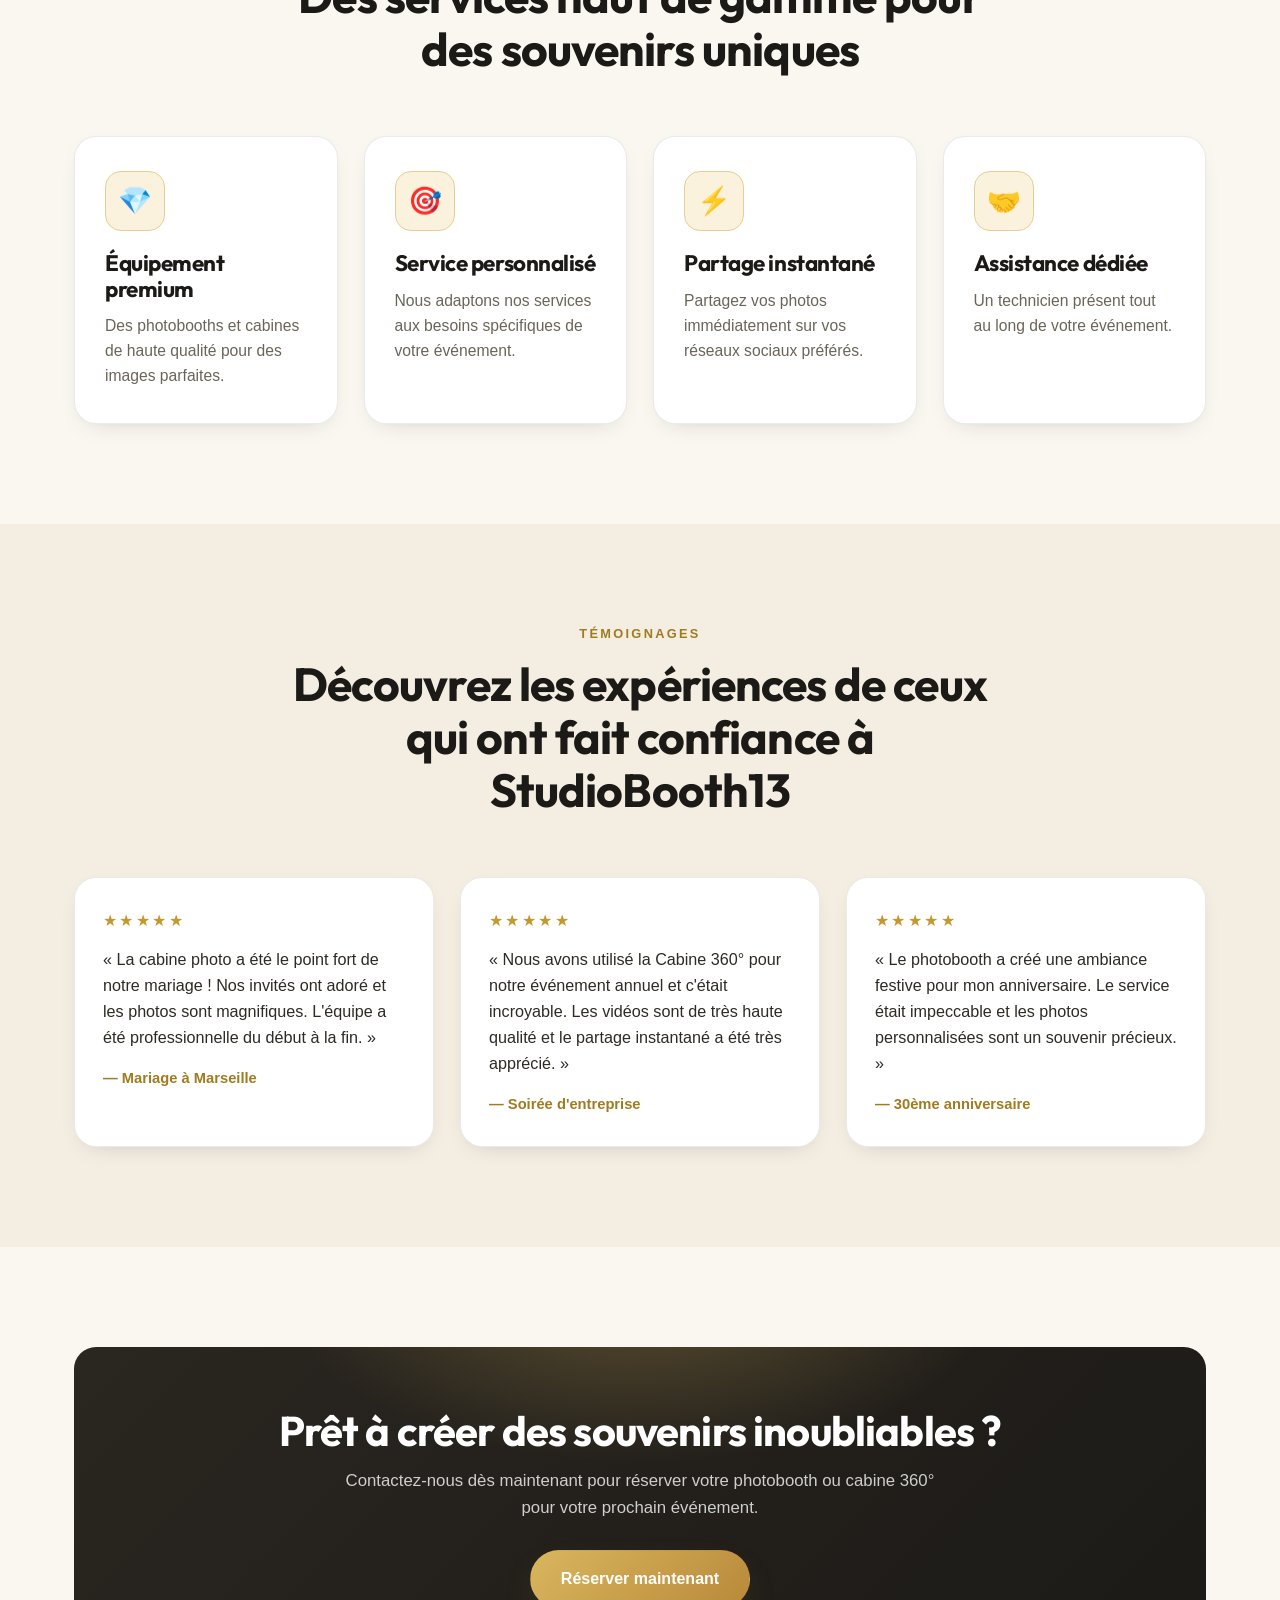
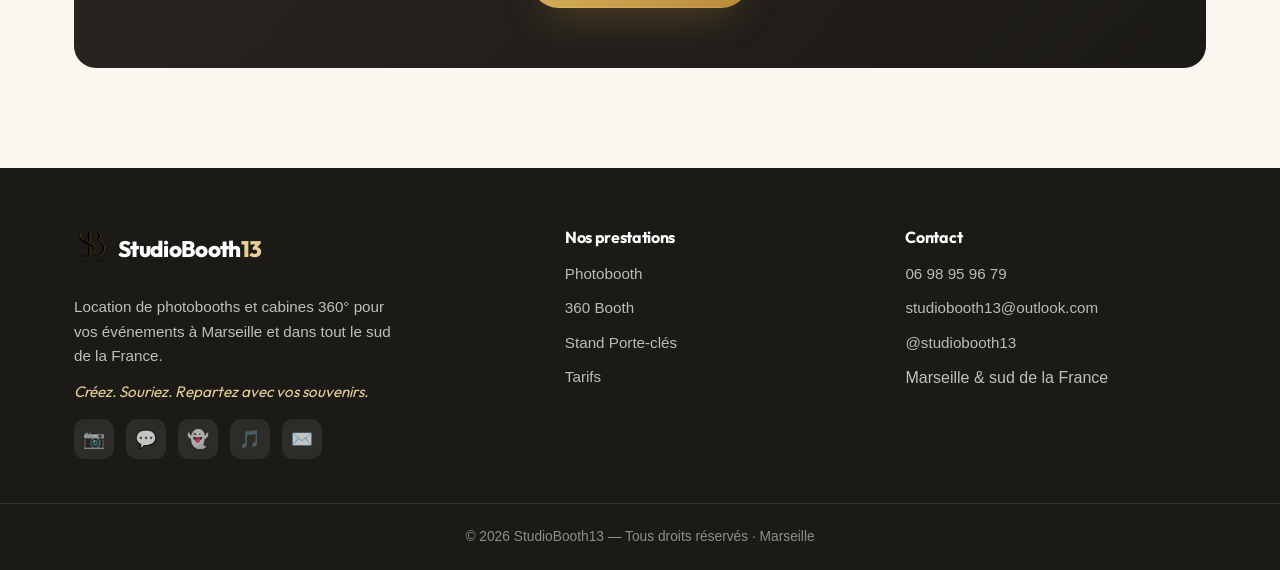
==== commit b9dc3c5a: "Ajoute la promo de l'été sur la page d'accueil Ajoute une section bien visible sous le hero avec deu" ====
--- a/index.html
+++ b/index.html
@@ -60,6 +60,33 @@
     </div>
   </section>
 
+  <!-- PROMO ETE -->
+  <section class="promo" id="promo-ete" aria-labelledby="promo-title">
+    <div class="container">
+      <div class="promo__band">
+        <div class="promo__head">
+          <span class="promo__badge">☀️ Offre spéciale été</span>
+          <h2 class="promo__title" id="promo-title">Promo de l'été</h2>
+          <p class="promo__lead">Profitez de nos formules photobooth à prix réduit tout l'été. Places limitées, réservez vite&nbsp;!</p>
+        </div>
+        <div class="promo__offers">
+          <article class="promo__offer">
+            <h3 class="promo__offer-name">Photo digitale uniquement</h3>
+            <p class="promo__offer-desc">Pas d'impression photo — tous vos clichés en version numérique.</p>
+            <p class="promo__price"><strong>199</strong><span>€</span></p>
+          </article>
+          <article class="promo__offer promo__offer--featured">
+            <span class="promo__offer-tag">Le + populaire</span>
+            <h3 class="promo__offer-name">Formule 100 tirages</h3>
+            <p class="promo__offer-desc">100 tirages photo instantanés inclus pour vos invités.</p>
+            <p class="promo__price"><strong>249</strong><span>€</span></p>
+          </article>
+        </div>
+        <a href="contact.html" class="btn btn--primary promo__cta">Profiter de l'offre</a>
+      </div>
+    </div>
+  </section>
+
   <!-- TRUST -->
   <section class="trust">
     <div class="container trust__inner">
--- a/styles.css
+++ b/styles.css
@@ -194,6 +194,78 @@
 .trust__inner { display: flex; flex-wrap: wrap; align-items: center; justify-content: center; gap: 22px; color: var(--muted); font-weight: 500; font-size: 0.95rem; }
 .trust__item:first-child { color: var(--gold-deep); font-weight: 600; }
 .trust__sep { width: 5px; height: 5px; border-radius: 50%; background: var(--gold-soft); }
+
+/* ===== Promo été ===== */
+.promo { padding: 40px 0 0; }
+.promo__band {
+  position: relative;
+  overflow: hidden;
+  background: linear-gradient(135deg, #2a2620, #1c1a17);
+  border: 1px solid var(--gold-soft);
+  border-radius: var(--radius);
+  box-shadow: var(--shadow-gold);
+  padding: 44px 40px;
+  text-align: center;
+}
+.promo__band::before {
+  content: "";
+  position: absolute;
+  inset: 0;
+  background: radial-gradient(700px 320px at 50% -25%, rgba(217, 182, 94, 0.32), transparent 60%);
+  pointer-events: none;
+}
+.promo__band > * { position: relative; z-index: 2; }
+.promo__head { max-width: 640px; margin: 0 auto 30px; }
+.promo__badge {
+  display: inline-block;
+  background: var(--grad-gold);
+  color: #fff;
+  font-weight: 700;
+  font-size: 0.82rem;
+  letter-spacing: 0.04em;
+  padding: 7px 16px;
+  border-radius: 999px;
+  margin-bottom: 16px;
+}
+.promo__title { color: #fff; font-size: clamp(1.9rem, 4vw, 2.7rem); margin-bottom: 12px; }
+.promo__lead { color: rgba(255, 255, 255, 0.78); font-size: 1.05rem; }
+.promo__offers {
+  display: grid;
+  grid-template-columns: repeat(2, minmax(0, 1fr));
+  gap: 20px;
+  max-width: 720px;
+  margin: 0 auto 30px;
+}
+.promo__offer {
+  position: relative;
+  background: rgba(255, 255, 255, 0.06);
+  border: 1px solid rgba(231, 207, 148, 0.35);
+  border-radius: var(--radius-sm);
+  padding: 28px 24px;
+  text-align: left;
+}
+.promo__offer--featured { border-color: var(--gold-soft); background: rgba(217, 182, 94, 0.12); }
+.promo__offer-tag {
+  position: absolute;
+  top: -12px;
+  left: 24px;
+  background: var(--grad-gold);
+  color: #fff;
+  font-size: 0.74rem;
+  font-weight: 700;
+  padding: 5px 13px;
+  border-radius: 999px;
+}
+.promo__offer-name { color: #fff; font-size: 1.2rem; margin-bottom: 8px; }
+.promo__offer-desc { color: rgba(255, 255, 255, 0.68); font-size: 0.94rem; margin-bottom: 18px; }
+.promo__price { display: flex; align-items: baseline; gap: 4px; }
+.promo__price strong { font-family: var(--font-display); font-size: 2.6rem; font-weight: 800; color: var(--gold-soft); line-height: 1; }
+.promo__price span { color: var(--gold-soft); font-size: 1.4rem; font-weight: 700; }
+.promo__cta { margin: 0 auto; }
+@media (max-width: 640px) {
+  .promo__offers { grid-template-columns: 1fr; }
+  .promo__band { padding: 36px 22px; }
+}
 
 /* ===== Sections ===== */
 .section { padding: 100px 0; }
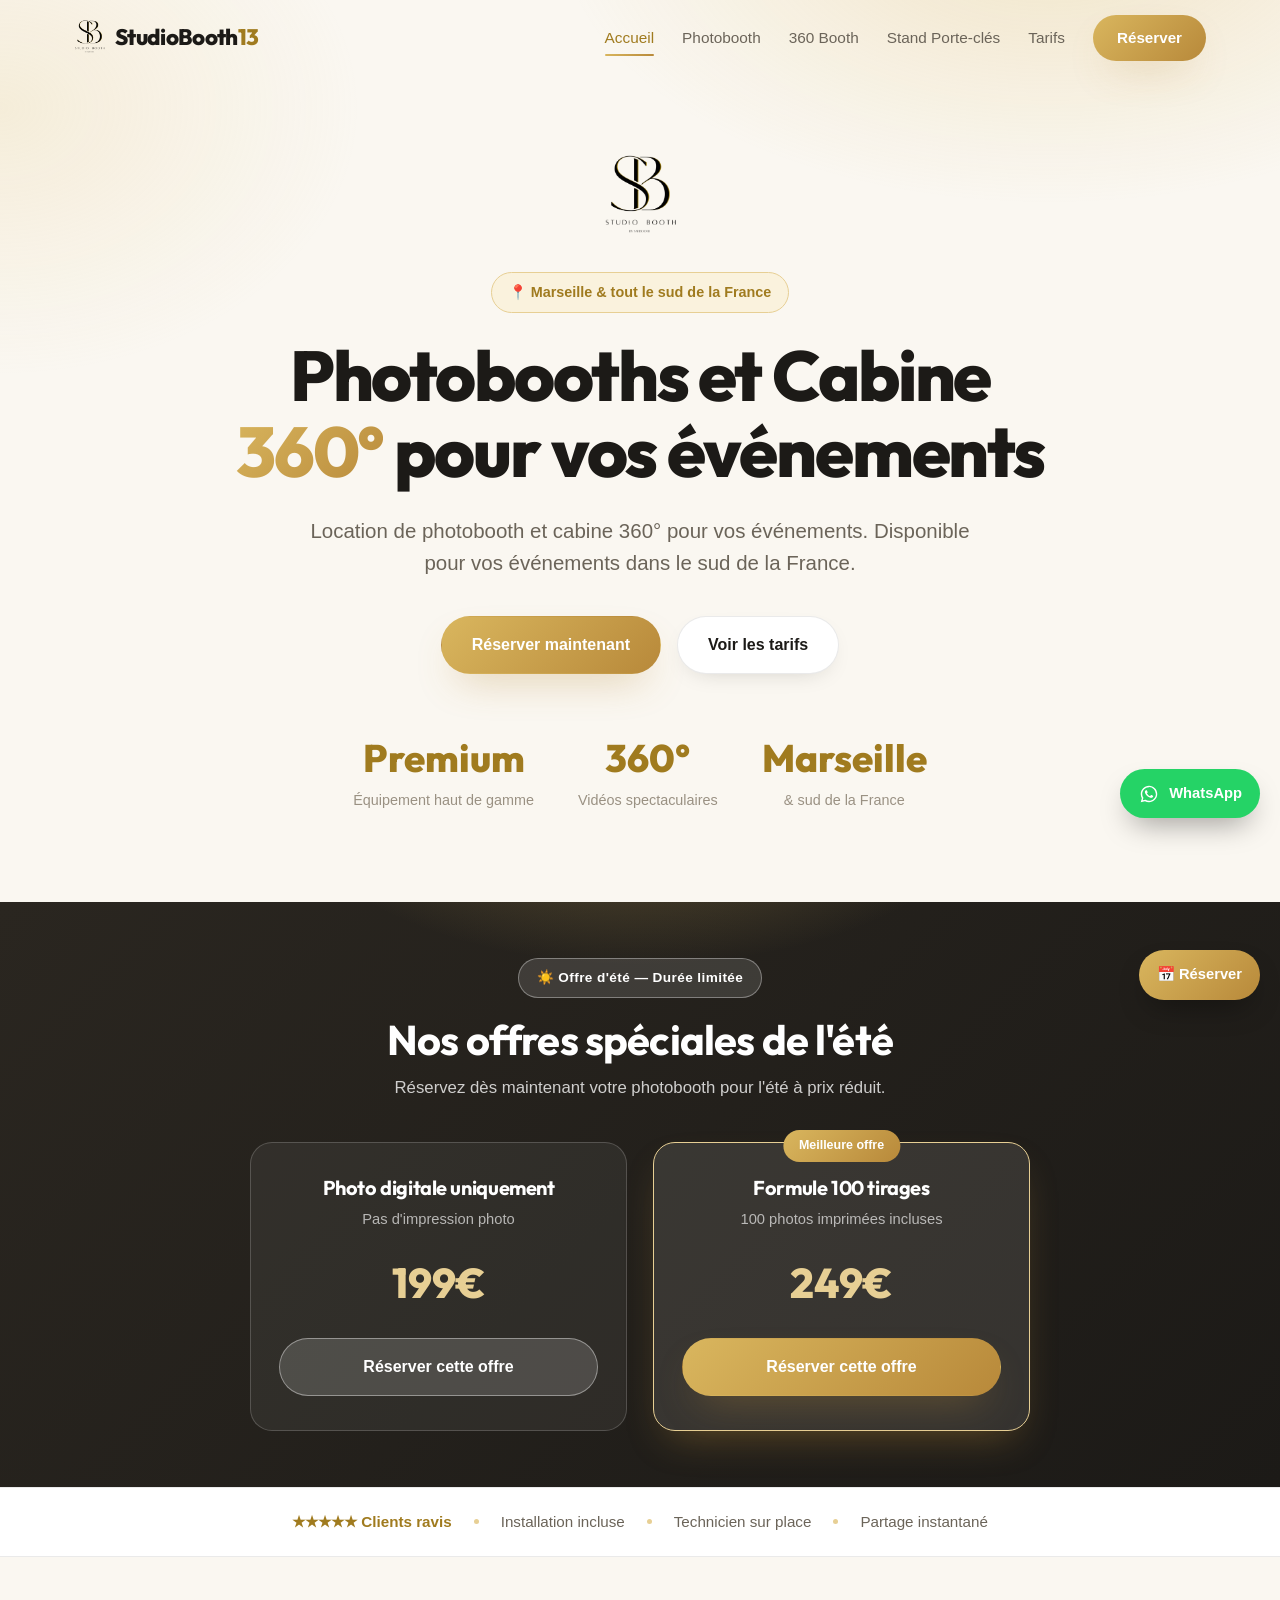
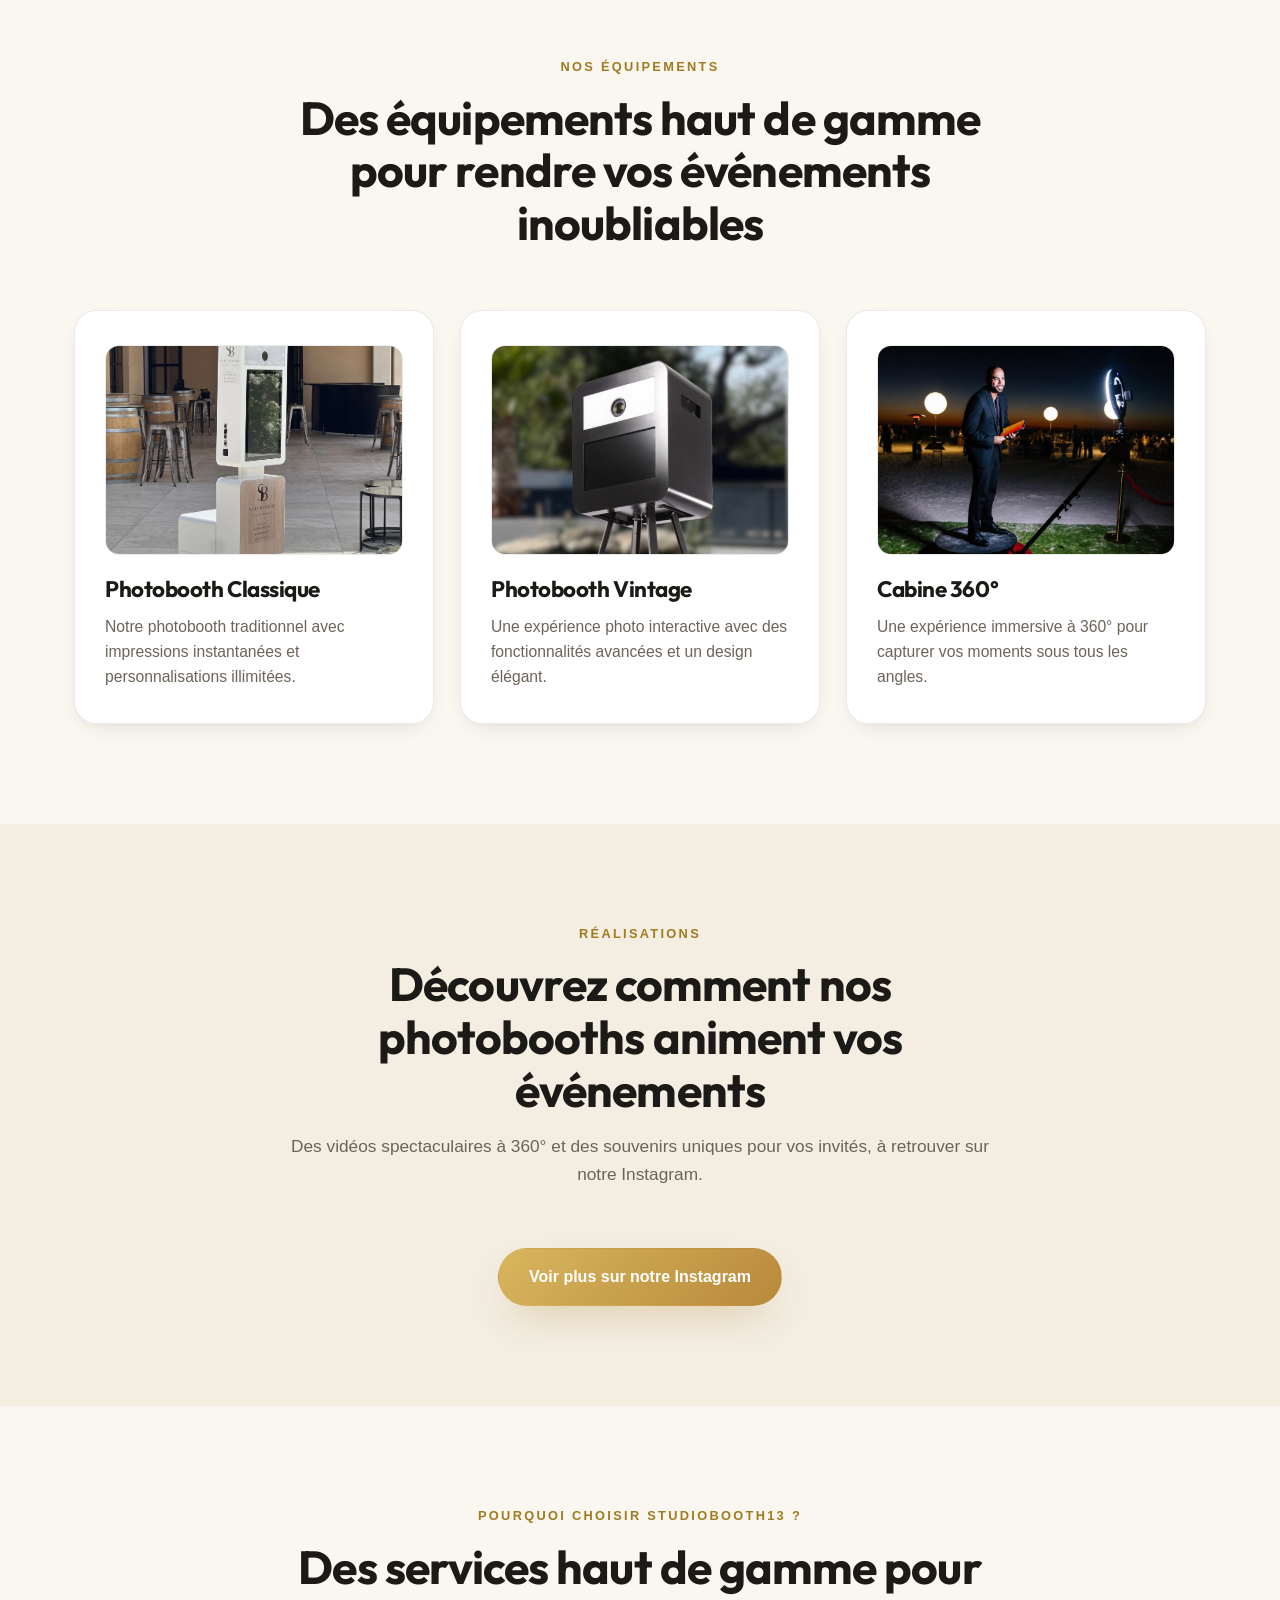
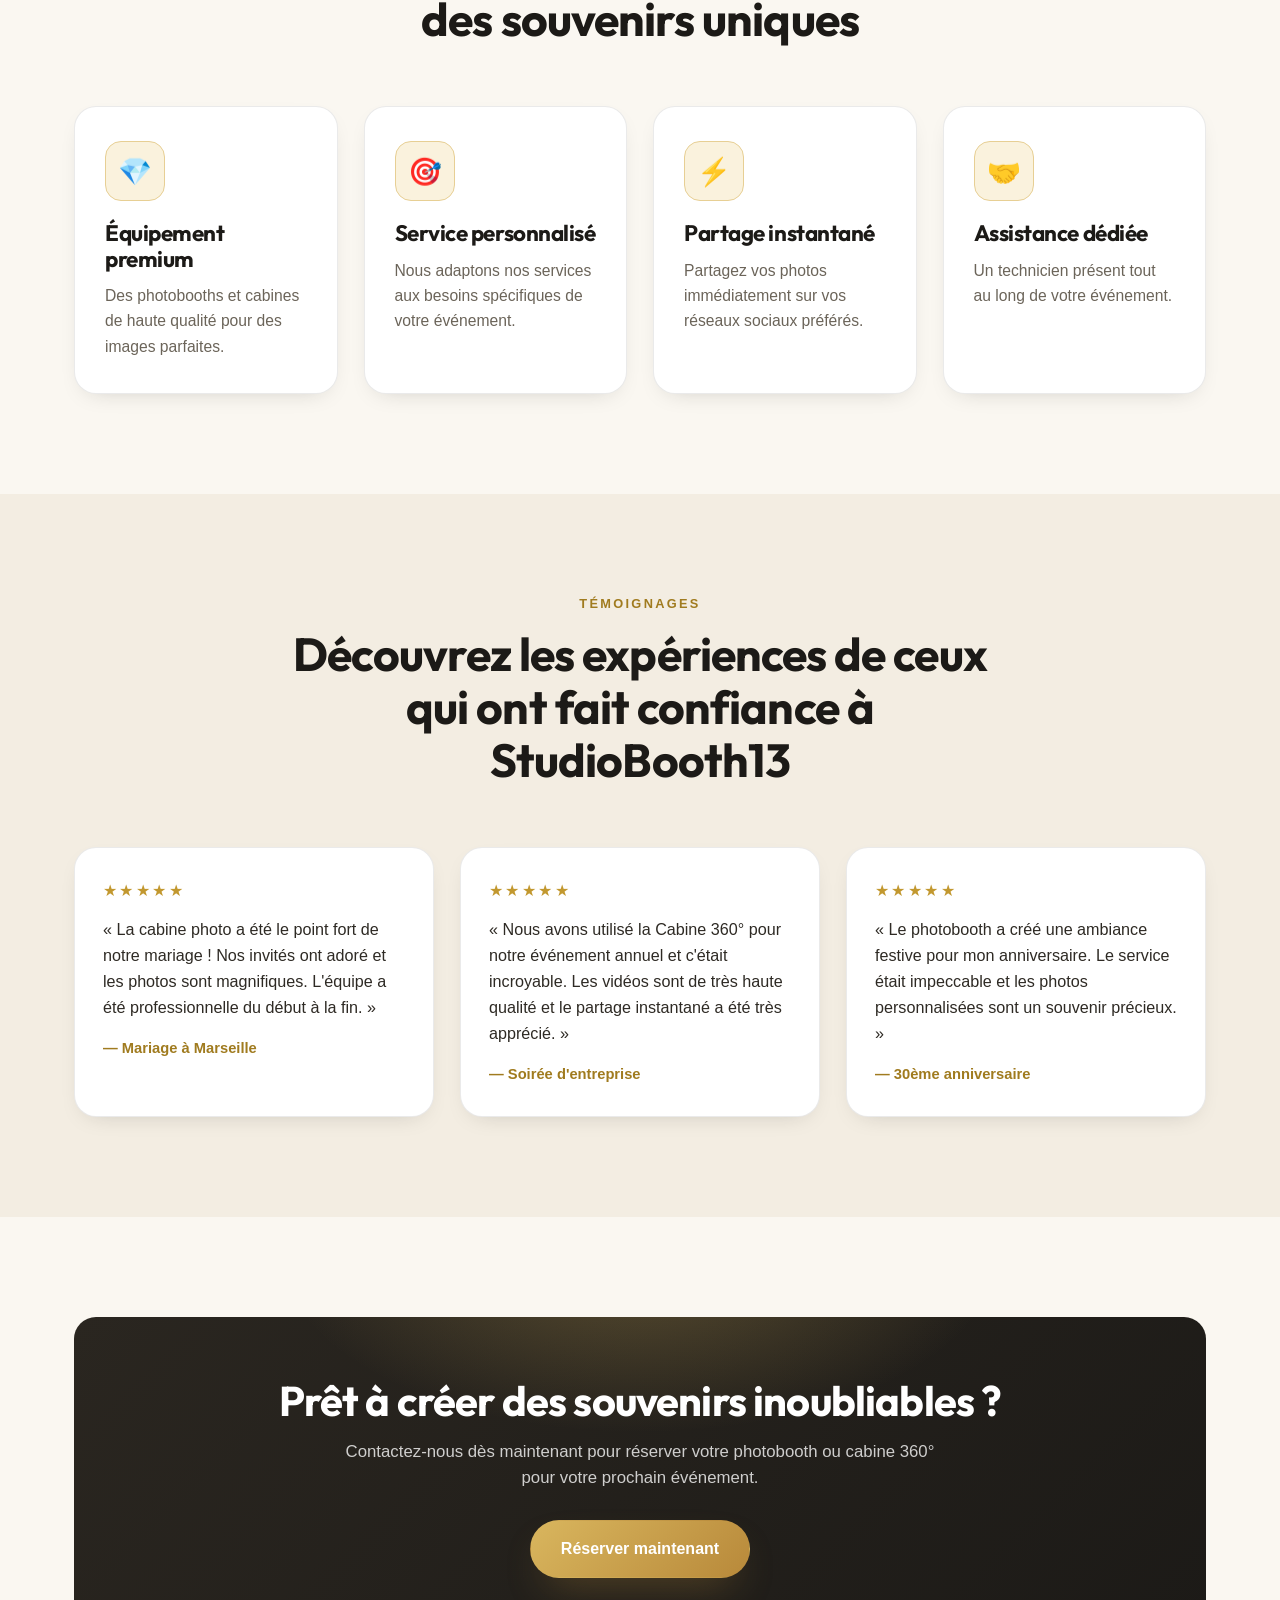
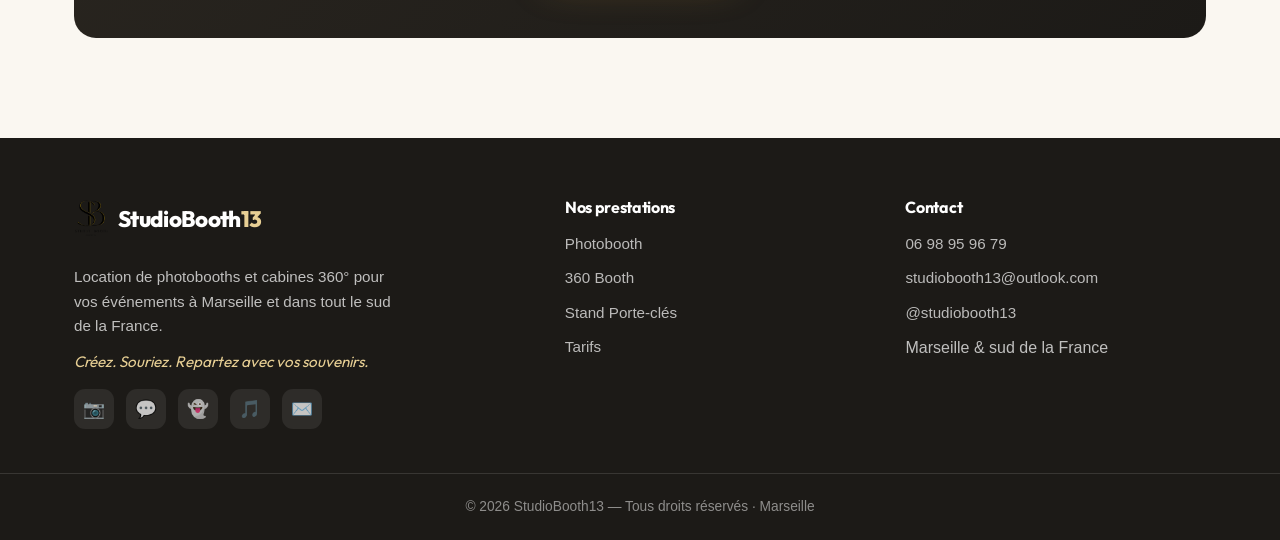
==== commit 0b3e05cf: "Ajoute une bannière promo été sur la page d'accueil Met en avant deux offres estivales bien visibles" ====
--- a/index.html
+++ b/index.html
@@ -61,28 +61,27 @@
   </section>
 
   <!-- PROMO ETE -->
-  <section class="promo" id="promo-ete" aria-labelledby="promo-title">
-    <div class="container">
-      <div class="promo__band">
-        <div class="promo__head">
-          <span class="promo__badge">☀️ Offre spéciale été</span>
-          <h2 class="promo__title" id="promo-title">Promo de l'été</h2>
-          <p class="promo__lead">Profitez de nos formules photobooth à prix réduit tout l'été. Places limitées, réservez vite&nbsp;!</p>
-        </div>
-        <div class="promo__offers">
-          <article class="promo__offer">
-            <h3 class="promo__offer-name">Photo digitale uniquement</h3>
-            <p class="promo__offer-desc">Pas d'impression photo — tous vos clichés en version numérique.</p>
-            <p class="promo__price"><strong>199</strong><span>€</span></p>
-          </article>
-          <article class="promo__offer promo__offer--featured">
-            <span class="promo__offer-tag">Le + populaire</span>
-            <h3 class="promo__offer-name">Formule 100 tirages</h3>
-            <p class="promo__offer-desc">100 tirages photo instantanés inclus pour vos invités.</p>
-            <p class="promo__price"><strong>249</strong><span>€</span></p>
-          </article>
-        </div>
-        <a href="contact.html" class="btn btn--primary promo__cta">Profiter de l'offre</a>
+  <section class="promo-summer">
+    <div class="container">
+      <div class="promo-summer__head">
+        <span class="promo-summer__badge">☀️ Offre d'été — Durée limitée</span>
+        <h2 class="promo-summer__title">Nos offres spéciales de l'été</h2>
+        <p class="promo-summer__subtitle">Réservez dès maintenant votre photobooth pour l'été à prix réduit.</p>
+      </div>
+      <div class="promo-summer__grid">
+        <article class="promo-card">
+          <h3 class="promo-card__name">Photo digitale uniquement</h3>
+          <p class="promo-card__detail">Pas d'impression photo</p>
+          <p class="promo-card__price">199€</p>
+          <a href="contact.html" class="btn btn--light btn--block">Réserver cette offre</a>
+        </article>
+        <article class="promo-card promo-card--featured">
+          <span class="promo-card__badge">Meilleure offre</span>
+          <h3 class="promo-card__name">Formule 100 tirages</h3>
+          <p class="promo-card__detail">100 photos imprimées incluses</p>
+          <p class="promo-card__price">249€</p>
+          <a href="contact.html" class="btn btn--primary btn--block">Réserver cette offre</a>
+        </article>
       </div>
     </div>
   </section>
--- a/styles.css
+++ b/styles.css
@@ -189,83 +189,49 @@
 .hero__stats strong { font-family: var(--font-display); font-size: clamp(1.7rem, 3vw, 2.4rem); font-weight: 800; color: var(--gold-deep); }
 .hero__stats span { color: var(--muted-2); font-size: 0.9rem; }
 
+/* ===== Promo été ===== */
+.promo-summer {
+  background: linear-gradient(135deg, #2a2620, #1c1a17);
+  padding: 56px 0;
+  position: relative;
+  overflow: hidden;
+}
+.promo-summer::before {
+  content: ""; position: absolute; inset: 0;
+  background: radial-gradient(600px 300px at 50% -20%, rgba(217, 182, 94, 0.35), transparent 60%);
+}
+.promo-summer > .container { position: relative; z-index: 2; }
+.promo-summer__head { text-align: center; max-width: 640px; margin: 0 auto 40px; }
+.promo-summer__badge {
+  display: inline-flex; align-items: center; gap: 6px;
+  background: rgba(255, 255, 255, 0.12); border: 1px solid rgba(255, 255, 255, 0.35);
+  color: #fff; font-weight: 700; font-size: 0.85rem; letter-spacing: 0.03em;
+  padding: 8px 18px; border-radius: 999px; margin-bottom: 18px;
+}
+.promo-summer__title { color: #fff; font-size: clamp(1.9rem, 4vw, 2.6rem); margin-bottom: 12px; }
+.promo-summer__subtitle { color: rgba(255, 255, 255, 0.78); font-size: 1.05rem; }
+.promo-summer__grid { display: grid; grid-template-columns: repeat(2, 1fr); gap: 26px; max-width: 780px; margin: 0 auto; }
+.promo-card {
+  background: rgba(255, 255, 255, 0.06); border: 1px solid rgba(255, 255, 255, 0.18);
+  border-radius: var(--radius); padding: 34px 28px; text-align: center; position: relative;
+  transition: transform 0.35s var(--ease);
+}
+.promo-card:hover { transform: translateY(-6px); }
+.promo-card--featured { border-color: var(--gold-soft); box-shadow: var(--shadow-gold); background: rgba(255, 255, 255, 0.1); }
+.promo-card__badge {
+  position: absolute; top: -13px; left: 50%; transform: translateX(-50%);
+  background: var(--grad-gold); color: #fff; font-size: 0.78rem; font-weight: 700;
+  padding: 6px 16px; border-radius: 999px; white-space: nowrap;
+}
+.promo-card__name { color: #fff; font-size: 1.25rem; margin-bottom: 8px; }
+.promo-card__detail { color: rgba(255, 255, 255, 0.65); font-size: 0.92rem; margin-bottom: 18px; }
+.promo-card__price { font-family: var(--font-display); font-size: 2.6rem; font-weight: 800; color: var(--gold-soft); margin-bottom: 22px; }
+
 /* ===== Bandeau confiance ===== */
 .trust { background: var(--surface); border-top: 1px solid var(--line); border-bottom: 1px solid var(--line); padding: 22px 0; }
 .trust__inner { display: flex; flex-wrap: wrap; align-items: center; justify-content: center; gap: 22px; color: var(--muted); font-weight: 500; font-size: 0.95rem; }
 .trust__item:first-child { color: var(--gold-deep); font-weight: 600; }
 .trust__sep { width: 5px; height: 5px; border-radius: 50%; background: var(--gold-soft); }
-
-/* ===== Promo été ===== */
-.promo { padding: 40px 0 0; }
-.promo__band {
-  position: relative;
-  overflow: hidden;
-  background: linear-gradient(135deg, #2a2620, #1c1a17);
-  border: 1px solid var(--gold-soft);
-  border-radius: var(--radius);
-  box-shadow: var(--shadow-gold);
-  padding: 44px 40px;
-  text-align: center;
-}
-.promo__band::before {
-  content: "";
-  position: absolute;
-  inset: 0;
-  background: radial-gradient(700px 320px at 50% -25%, rgba(217, 182, 94, 0.32), transparent 60%);
-  pointer-events: none;
-}
-.promo__band > * { position: relative; z-index: 2; }
-.promo__head { max-width: 640px; margin: 0 auto 30px; }
-.promo__badge {
-  display: inline-block;
-  background: var(--grad-gold);
-  color: #fff;
-  font-weight: 700;
-  font-size: 0.82rem;
-  letter-spacing: 0.04em;
-  padding: 7px 16px;
-  border-radius: 999px;
-  margin-bottom: 16px;
-}
-.promo__title { color: #fff; font-size: clamp(1.9rem, 4vw, 2.7rem); margin-bottom: 12px; }
-.promo__lead { color: rgba(255, 255, 255, 0.78); font-size: 1.05rem; }
-.promo__offers {
-  display: grid;
-  grid-template-columns: repeat(2, minmax(0, 1fr));
-  gap: 20px;
-  max-width: 720px;
-  margin: 0 auto 30px;
-}
-.promo__offer {
-  position: relative;
-  background: rgba(255, 255, 255, 0.06);
-  border: 1px solid rgba(231, 207, 148, 0.35);
-  border-radius: var(--radius-sm);
-  padding: 28px 24px;
-  text-align: left;
-}
-.promo__offer--featured { border-color: var(--gold-soft); background: rgba(217, 182, 94, 0.12); }
-.promo__offer-tag {
-  position: absolute;
-  top: -12px;
-  left: 24px;
-  background: var(--grad-gold);
-  color: #fff;
-  font-size: 0.74rem;
-  font-weight: 700;
-  padding: 5px 13px;
-  border-radius: 999px;
-}
-.promo__offer-name { color: #fff; font-size: 1.2rem; margin-bottom: 8px; }
-.promo__offer-desc { color: rgba(255, 255, 255, 0.68); font-size: 0.94rem; margin-bottom: 18px; }
-.promo__price { display: flex; align-items: baseline; gap: 4px; }
-.promo__price strong { font-family: var(--font-display); font-size: 2.6rem; font-weight: 800; color: var(--gold-soft); line-height: 1; }
-.promo__price span { color: var(--gold-soft); font-size: 1.4rem; font-weight: 700; }
-.promo__cta { margin: 0 auto; }
-@media (max-width: 640px) {
-  .promo__offers { grid-template-columns: 1fr; }
-  .promo__band { padding: 36px 22px; }
-}
 
 /* ===== Sections ===== */
 .section { padding: 100px 0; }
@@ -552,6 +518,7 @@
   .field-row { grid-template-columns: 1fr; }
   .hero__stats { gap: 28px; }
   .cta-band { padding: 44px 26px; }
+  .promo-summer__grid { grid-template-columns: 1fr; max-width: 380px; margin-inline: auto; }
   .footer__inner { grid-template-columns: 1fr; text-align: center; }
   .footer__brand p { margin-inline: auto; }
   .footer__socials { justify-content: center; }
